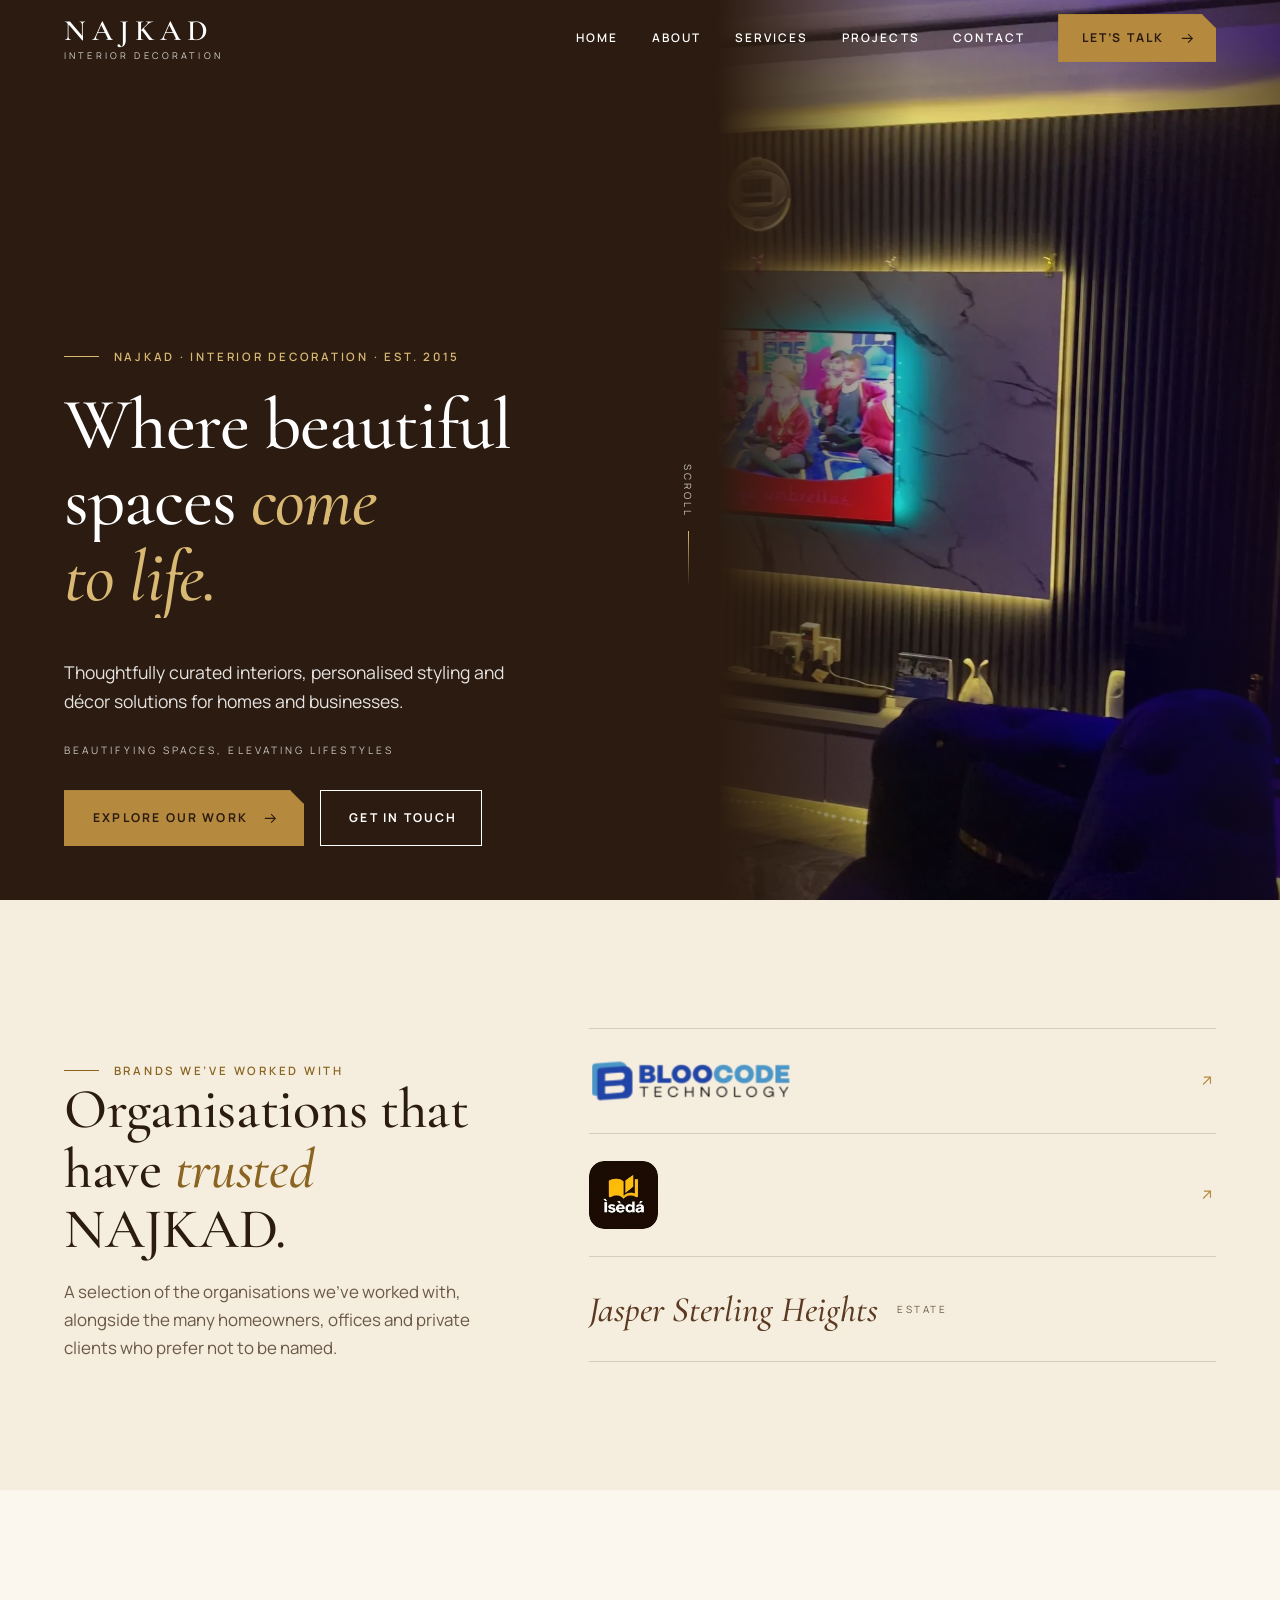
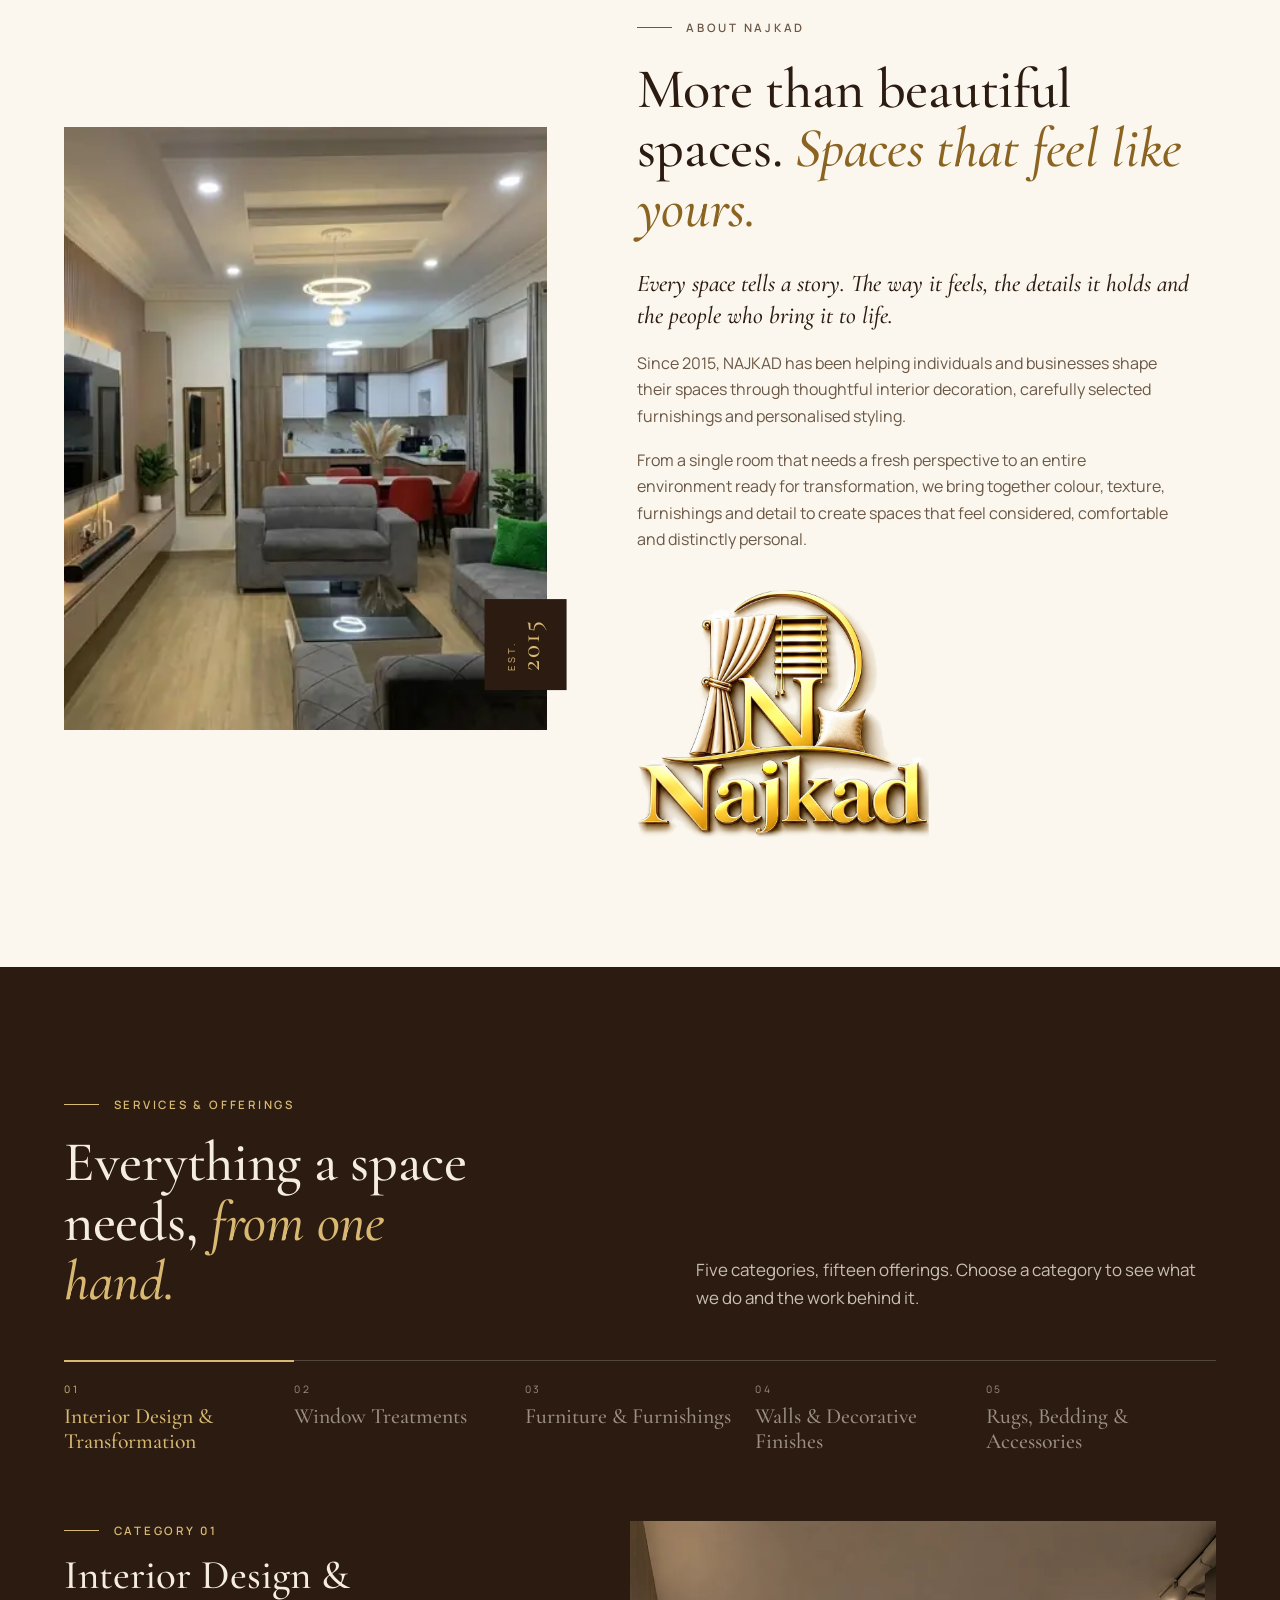
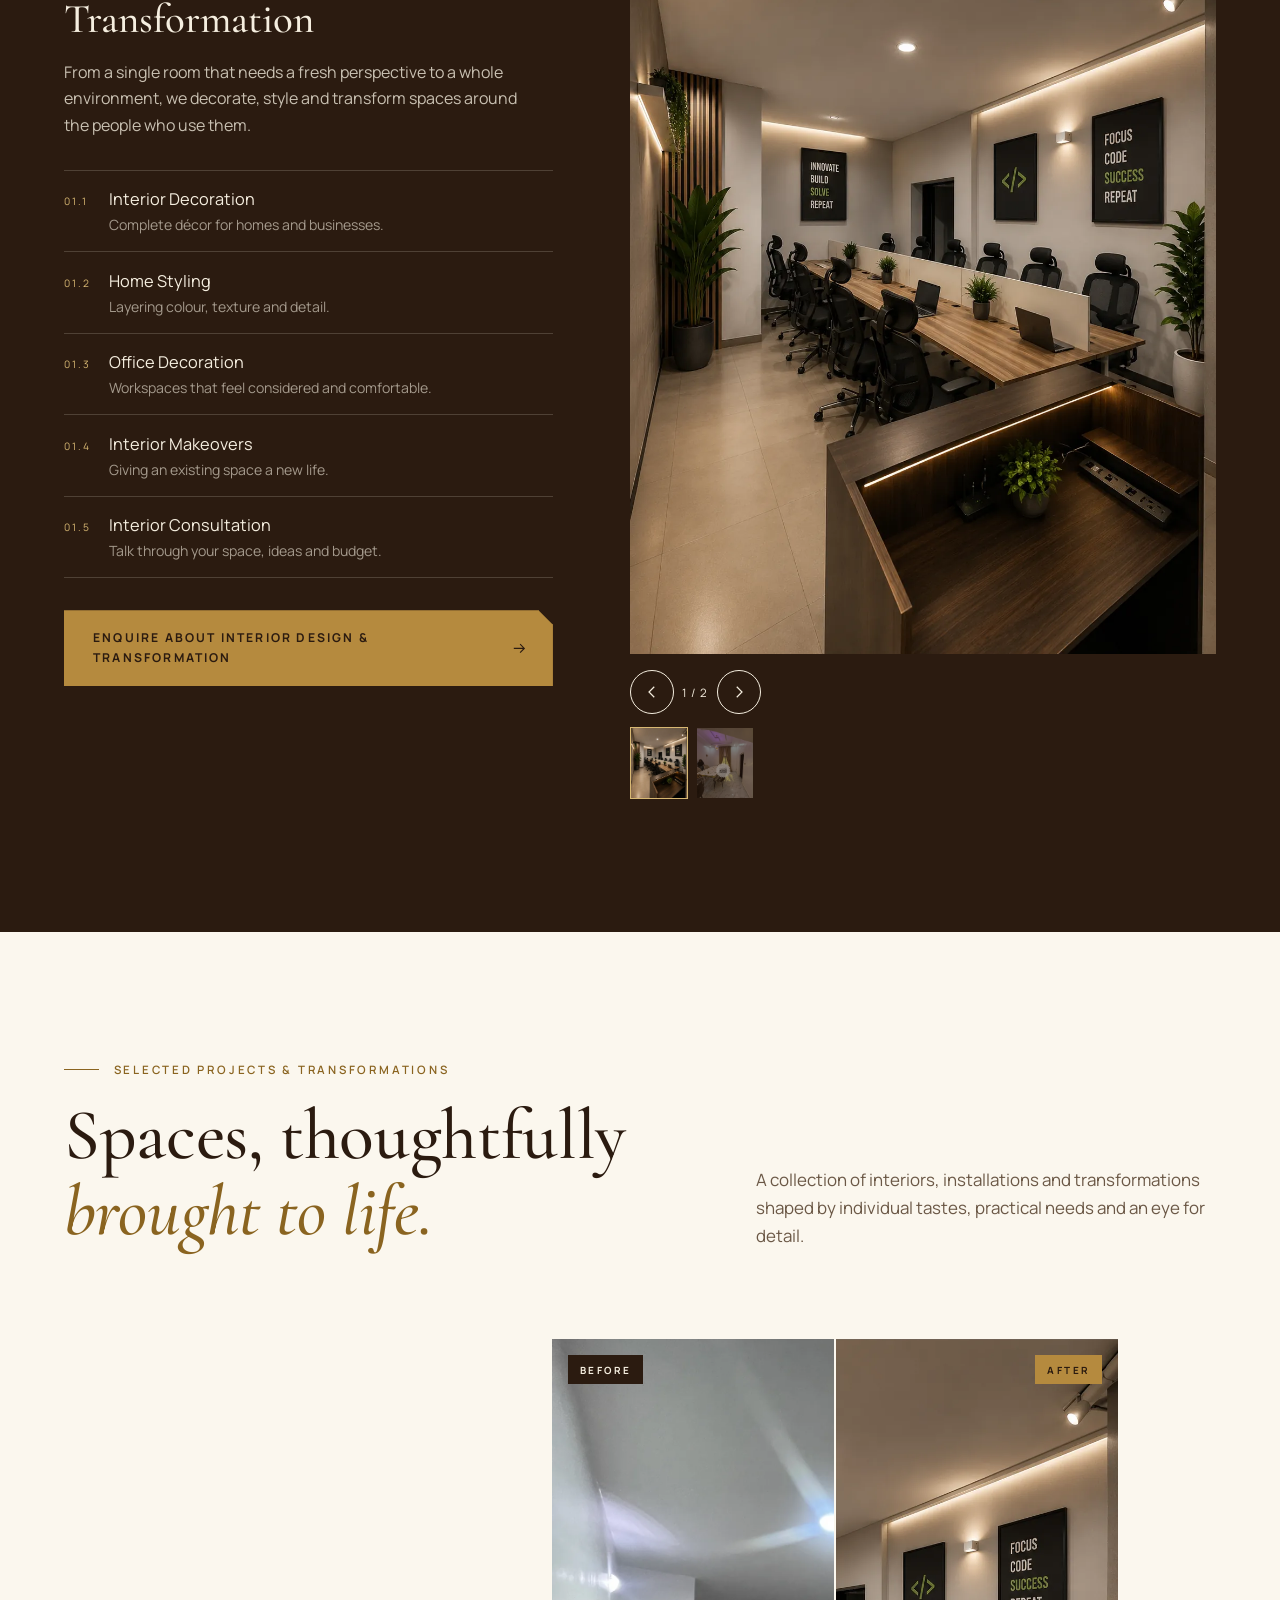
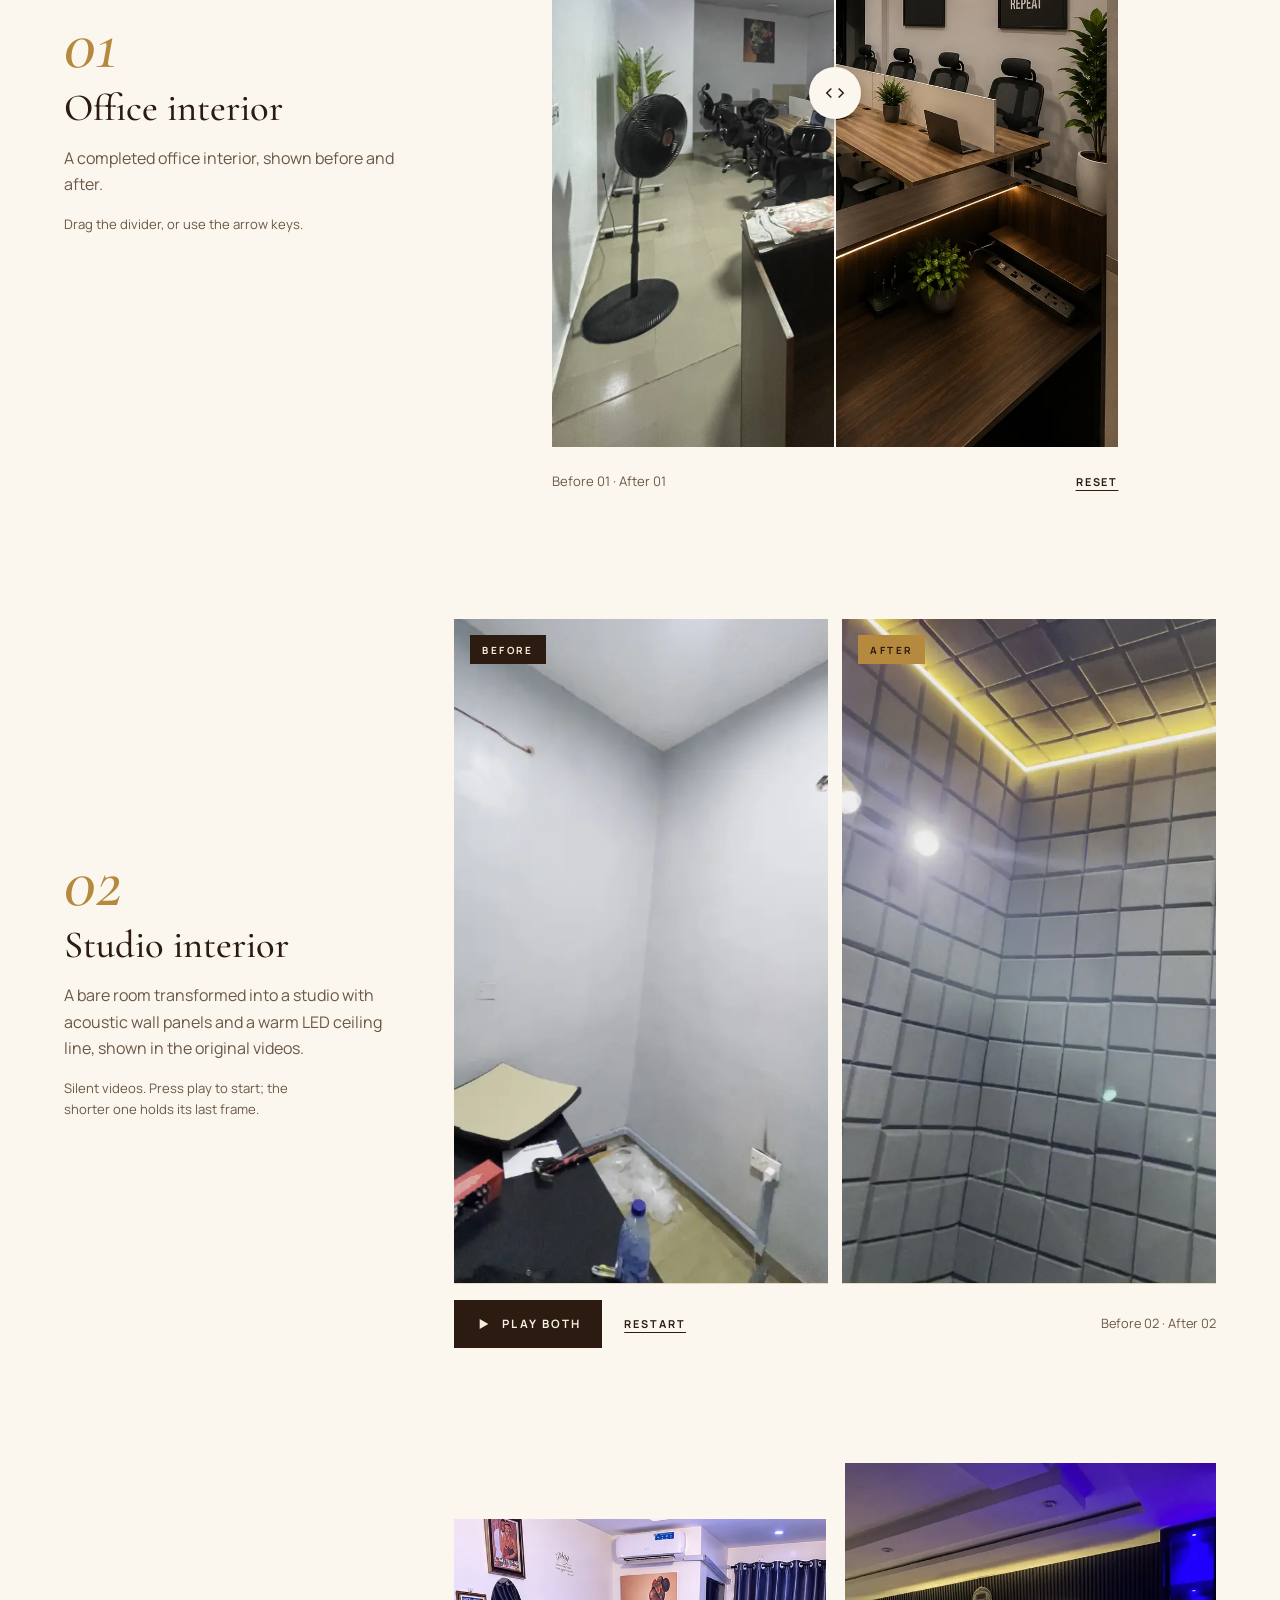
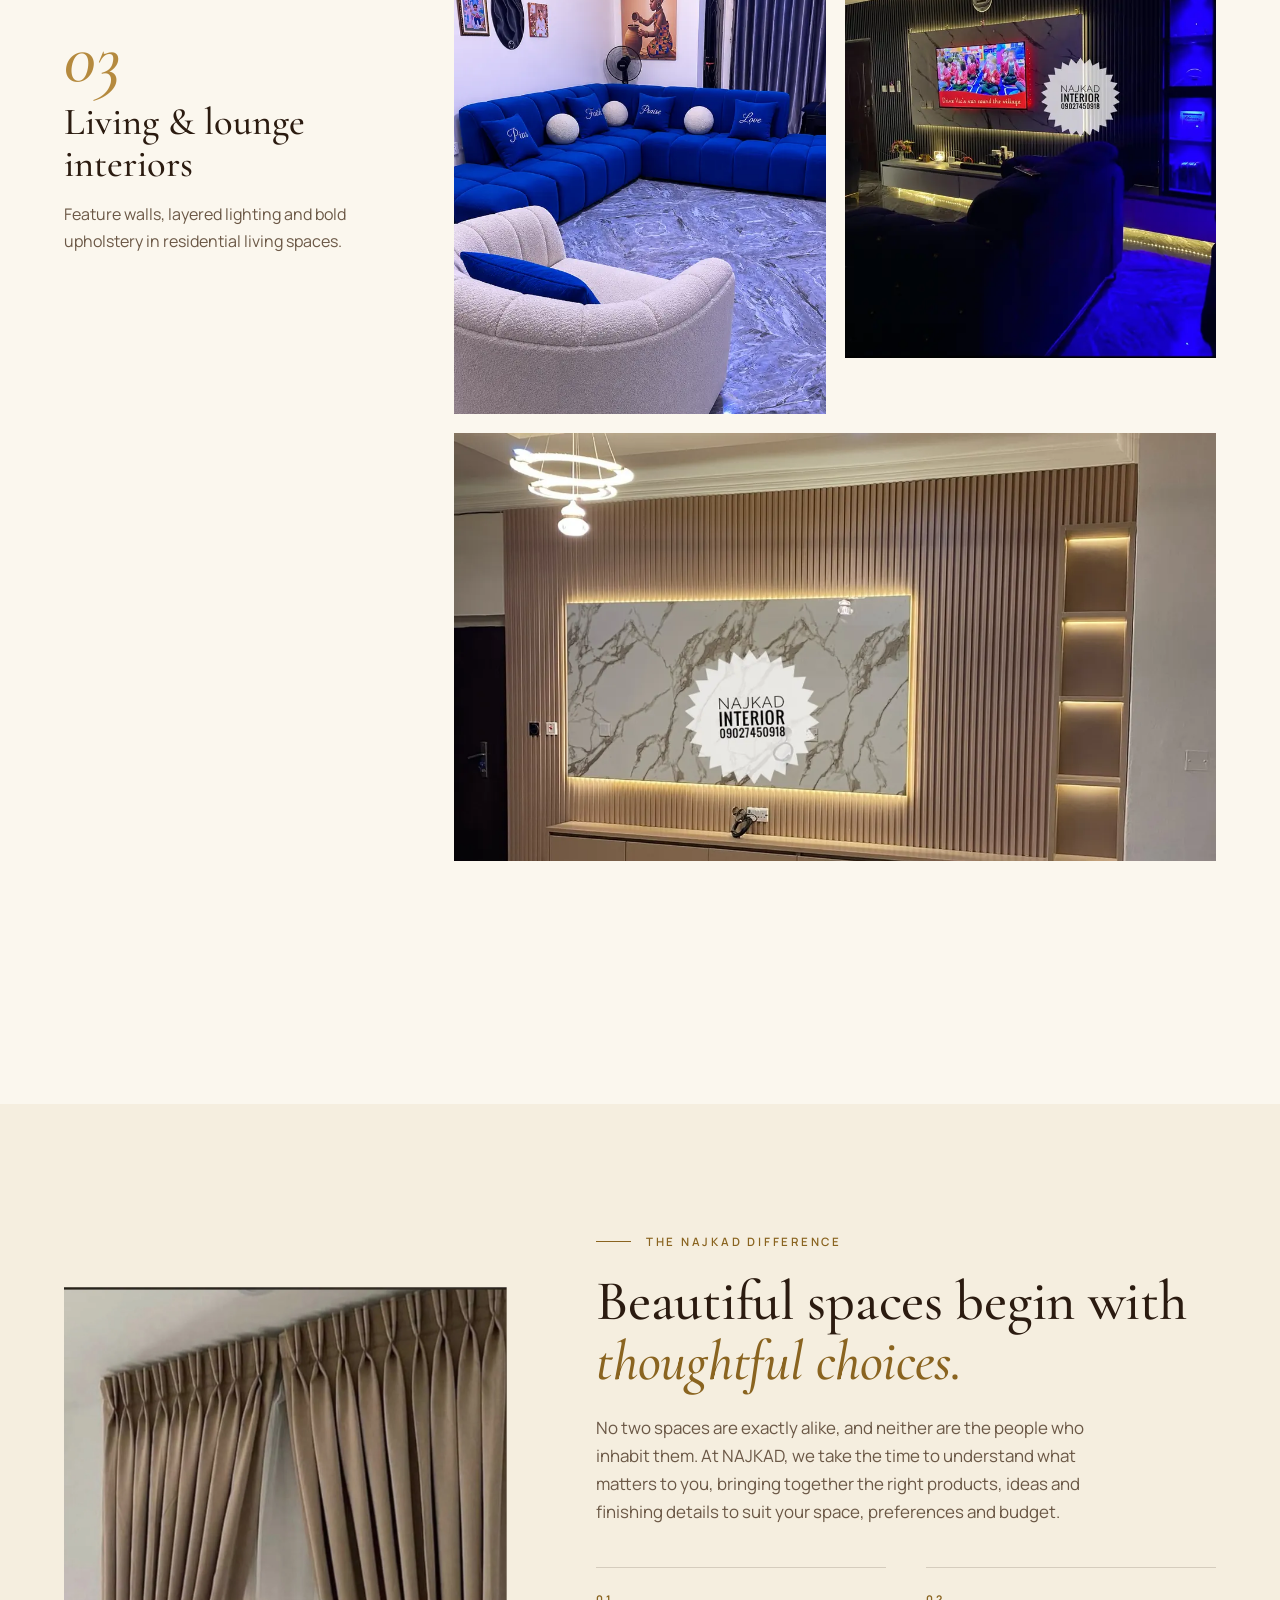
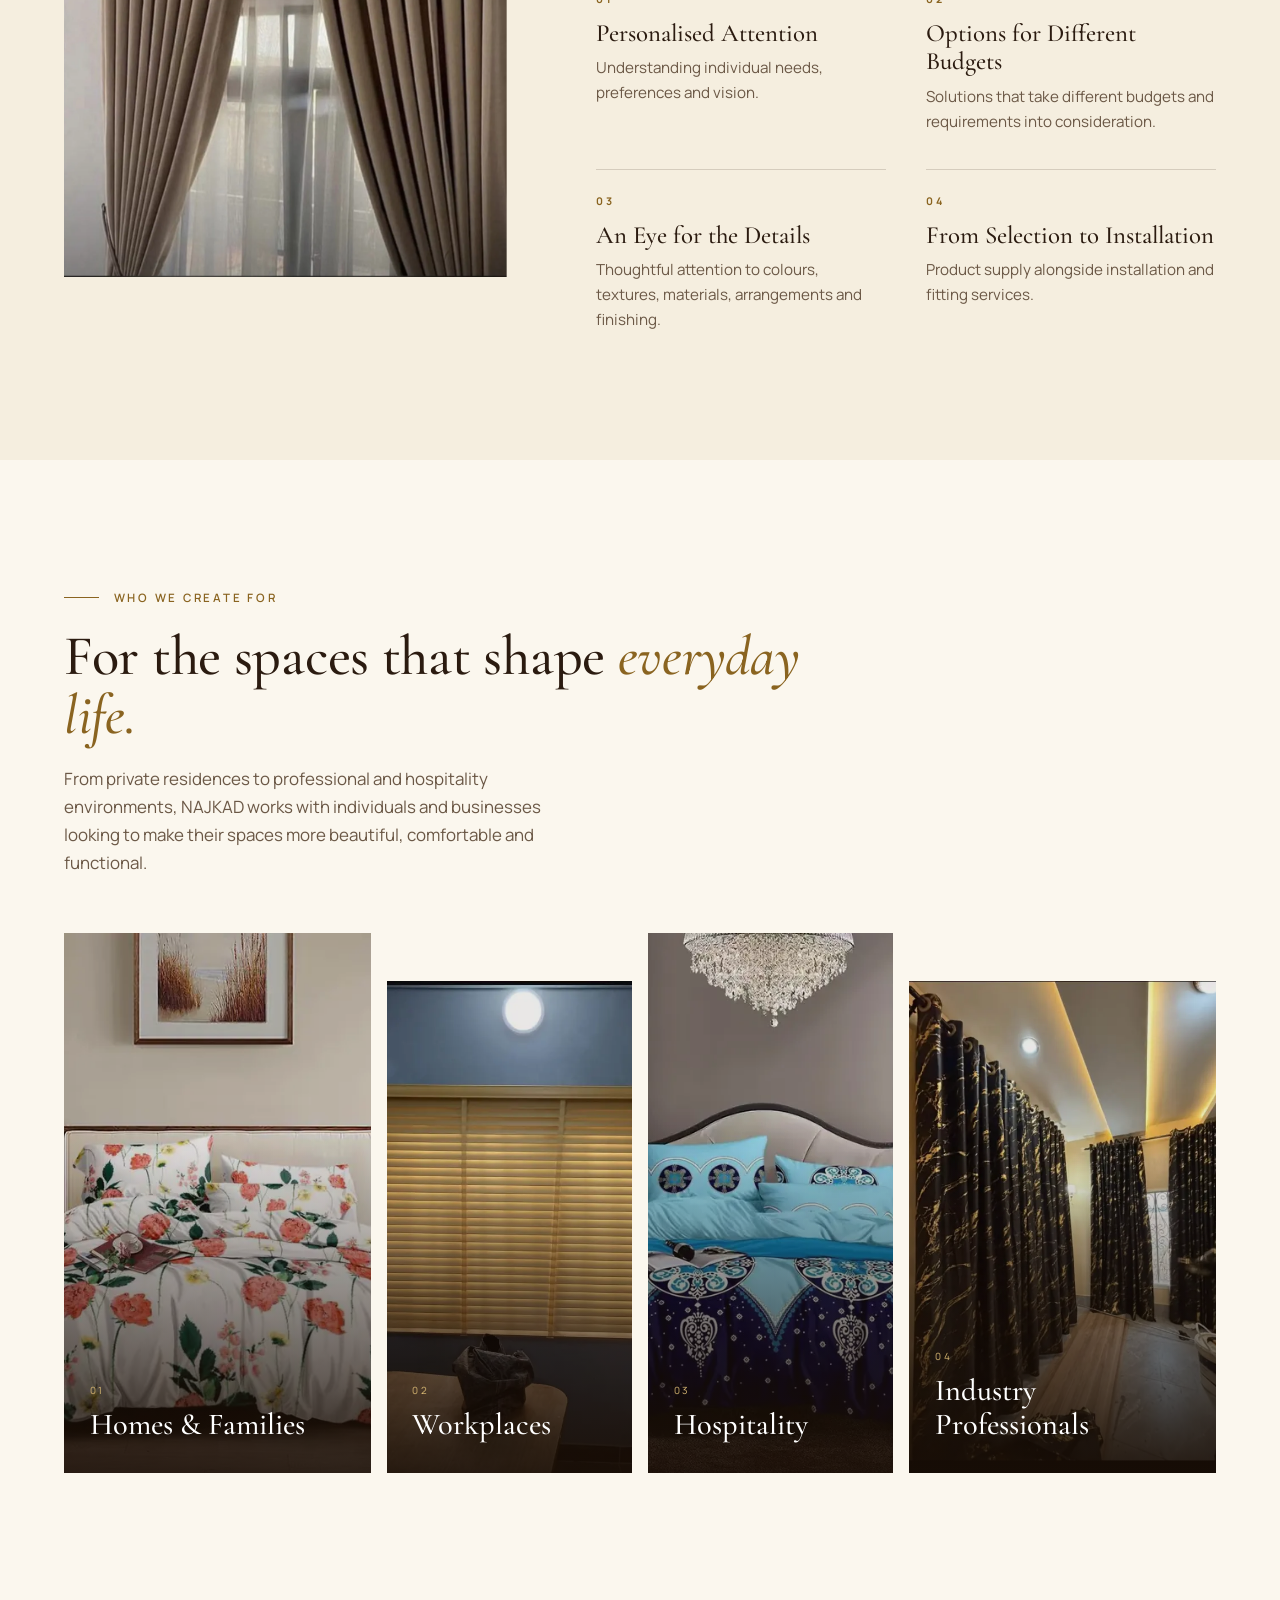
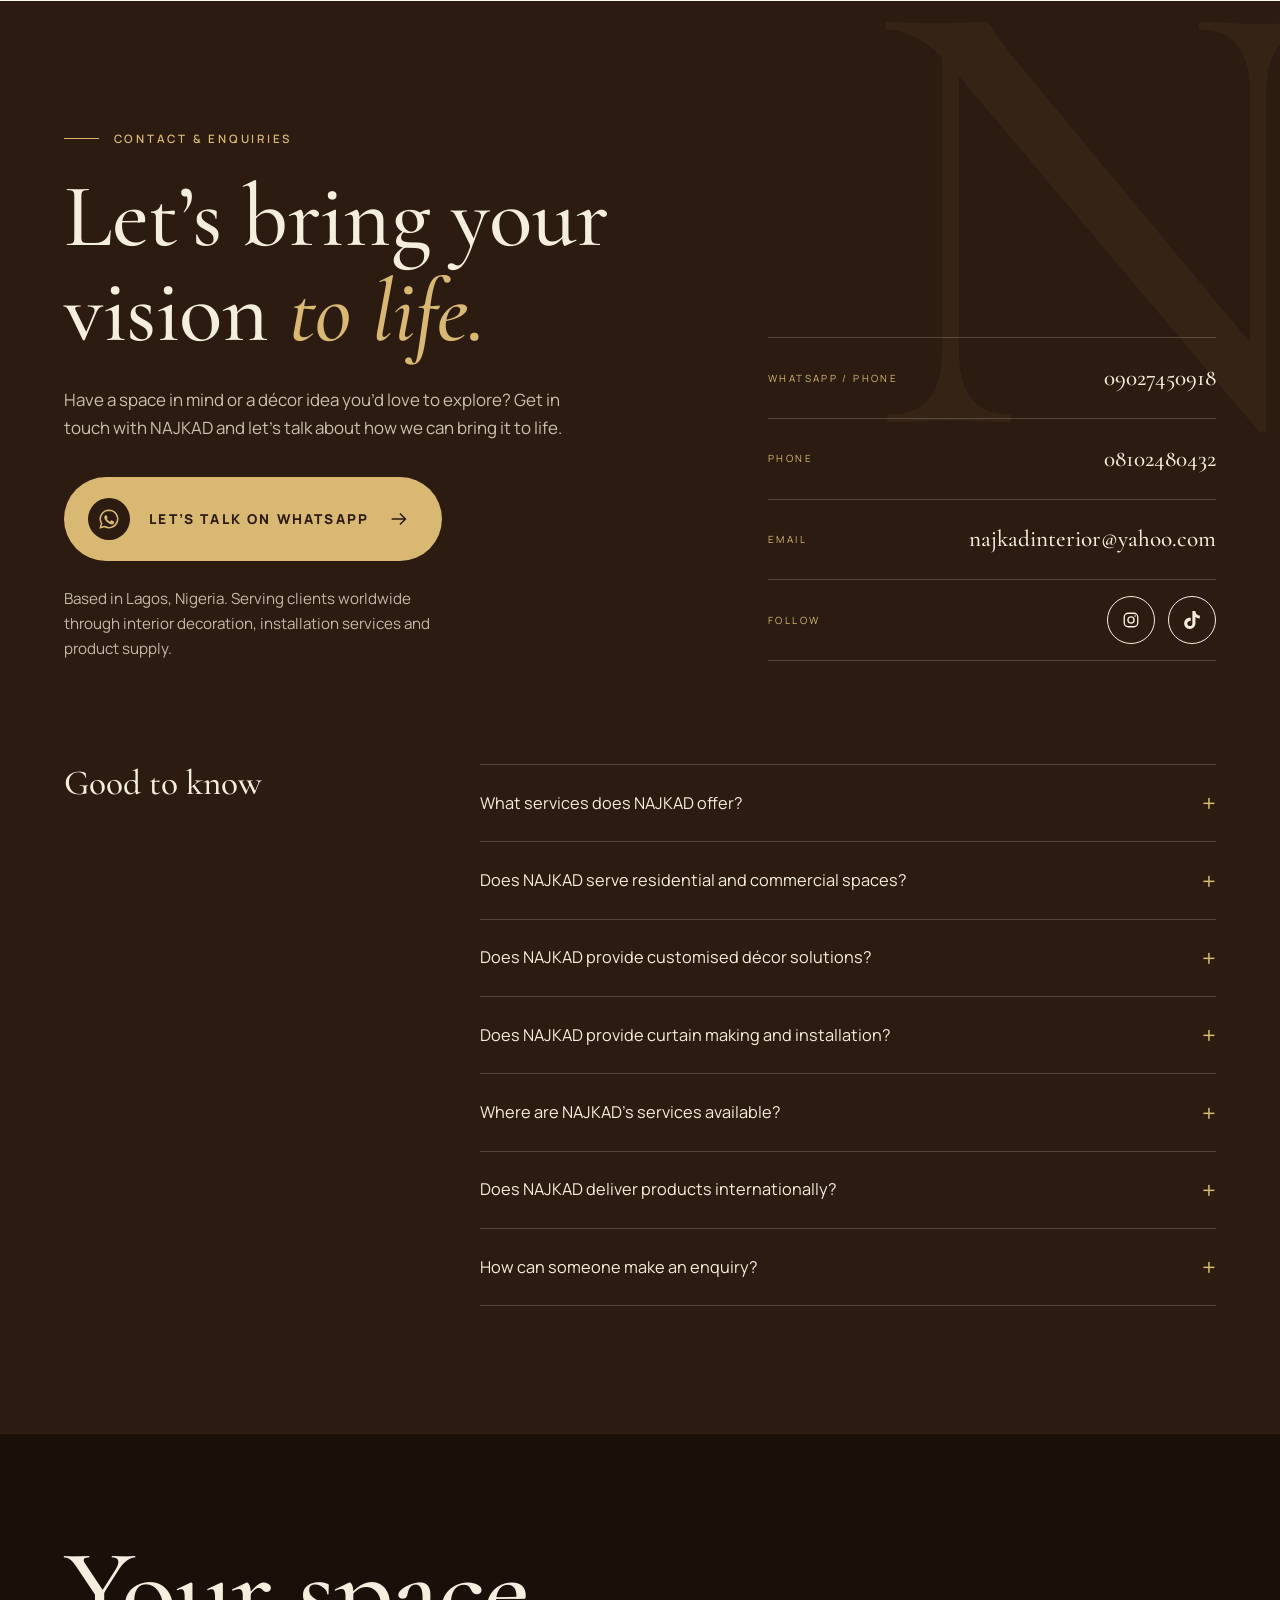
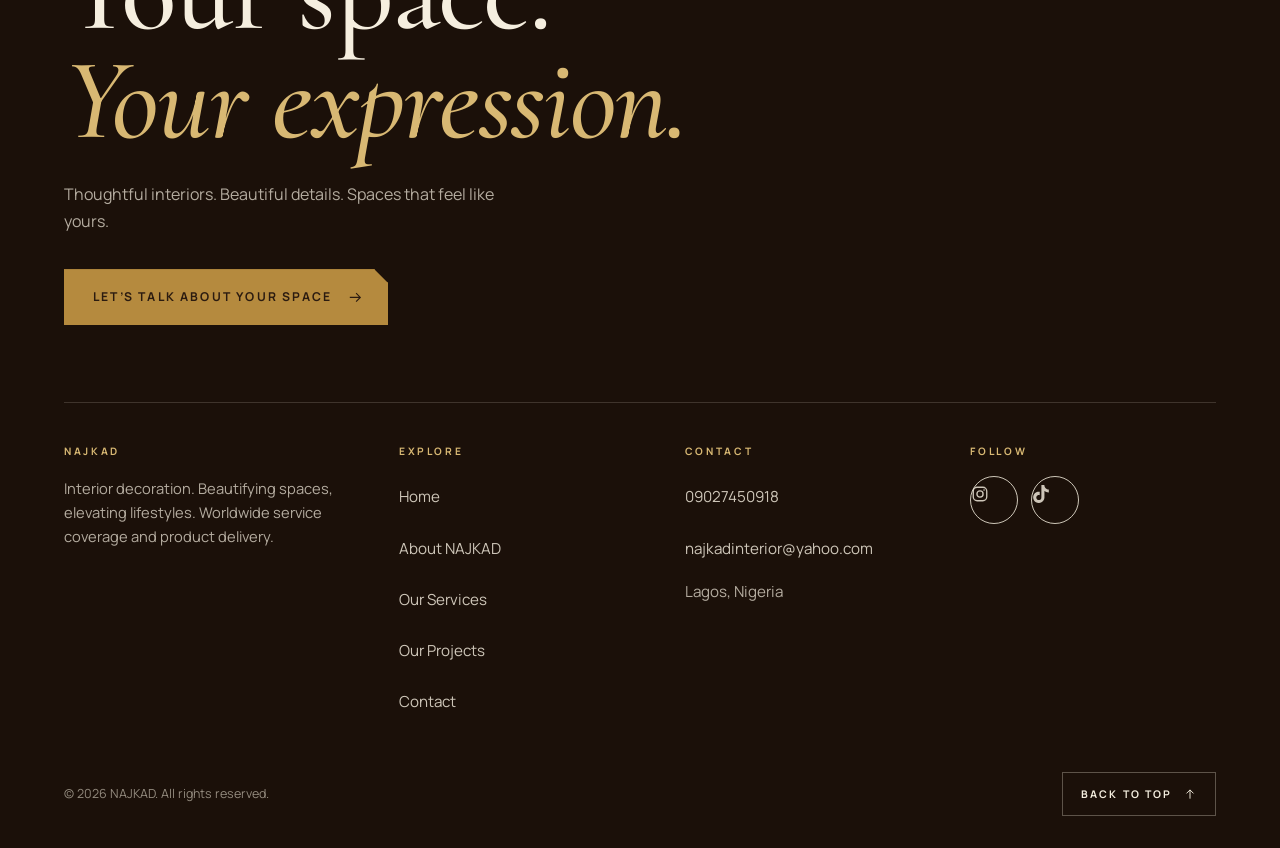
==== index.html @ 019725e4 "Deploy NAJKAD website" ====
<!doctype html>
<html lang="en-NG">
<head>
<meta charset="utf-8">
<title>NAJKAD | Interior Decoration in Lagos, Serving Clients Worldwide</title>
<meta name="description" content="NAJKAD is a Lagos-based interior decoration brand (est. 2015): home styling, office decoration, curtain making and installation, window blinds, furniture, wallpaper, rugs and bedding for clients worldwide.">
<meta name="viewport" content="width=device-width,initial-scale=1">
<meta name="theme-color" content="#2B1B10">
<!-- Replace https://YOUR-DOMAIN/ in canonical, og:url, og:image, sitemap.xml and robots.txt once the final URL is known (see README). -->
<link rel="canonical" href="https://YOUR-DOMAIN/">
<meta property="og:type" content="website"><meta property="og:site_name" content="NAJKAD">
<meta property="og:title" content="NAJKAD | Beautifying Spaces, Elevating Lifestyles">
<meta property="og:description" content="Interior decoration, installation and product supply from Lagos, Nigeria, for clients worldwide.">
<meta property="og:url" content="https://YOUR-DOMAIN/"><meta property="og:image" content="https://YOUR-DOMAIN/assets/img/og-najkad.jpg"><meta property="og:image:width" content="1200"><meta property="og:image:height" content="630"><meta property="og:image:alt" content="NAJKAD logo: a gold letter N with curtain, blinds and cushion above the NAJKAD wordmark">
<meta name="twitter:card" content="summary_large_image"><meta name="twitter:image" content="https://YOUR-DOMAIN/assets/img/og-najkad.jpg">
<link rel="icon" type="image/png" sizes="32x32" href="assets/icons/favicon-32.png">
<link rel="icon" type="image/png" sizes="48x48" href="assets/icons/favicon-48.png">
<link rel="apple-touch-icon" href="assets/icons/apple-touch-icon.png">
<link rel="preload" href="assets/fonts/manrope-latin-wght-normal.woff2" as="font" type="font/woff2" crossorigin>
<link rel="preload" href="assets/fonts/cormorant-garamond-latin-500-normal.woff2" as="font" type="font/woff2" crossorigin>
<link rel="preload" as="image" href="assets/img/hero-poster.webp">
<link rel="stylesheet" href="css/styles.css">
<script>document.documentElement.classList.add('js')</script>
<script type="application/ld+json">{"@context":"https://schema.org","@type":"HomeAndConstructionBusiness","name":"NAJKAD","description":"Interior decoration brand based in Lagos, Nigeria, serving clients worldwide.","foundingDate":"2015","telephone":["+2349027450918","+2348102480432"],"email":"najkadinterior@yahoo.com","address":{"@type":"PostalAddress","addressLocality":"Lagos","addressCountry":"NG"},"areaServed":"Worldwide","logo":"https://YOUR-DOMAIN/assets/img/najkad-logo.webp","sameAs":["https://www.instagram.com/najkad_curtains001","https://www.tiktok.com/@interiordecoratorinlagos"]}</script>
</head>
<body>
<svg width="0" height="0" style="position:absolute" aria-hidden="true">
 <symbol id="i-arrow" viewBox="0 0 24 24" fill="none" stroke="currentColor" stroke-width="1.6"><path d="M4 12h15M13 6l6 6-6 6"/></symbol>
 <symbol id="i-up" viewBox="0 0 24 24" fill="none" stroke="currentColor" stroke-width="1.6"><path d="M12 20V5M6 11l6-6 6 6"/></symbol>
 <symbol id="i-ne" viewBox="0 0 24 24" fill="none" stroke="currentColor" stroke-width="1.6"><path d="M7 17 17 7M8 7h9v9"/></symbol>
 <symbol id="i-play" viewBox="0 0 24 24" fill="currentColor"><path d="M7 4.5v15l13-7.5z"/></symbol>
 <symbol id="i-pause" viewBox="0 0 24 24" fill="currentColor"><path d="M6 4h4v16H6zM14 4h4v16h-4z"/></symbol>
 <symbol id="i-x" viewBox="0 0 24 24" fill="none" stroke="currentColor" stroke-width="1.6"><path d="M5 5l14 14M19 5 5 19"/></symbol>
 <symbol id="i-l" viewBox="0 0 24 24" fill="none" stroke="currentColor" stroke-width="1.6"><path d="M15 5l-7 7 7 7"/></symbol>
 <symbol id="i-r" viewBox="0 0 24 24" fill="none" stroke="currentColor" stroke-width="1.6"><path d="M9 5l7 7-7 7"/></symbol>
 <symbol id="i-lr" viewBox="0 0 24 24" fill="none" stroke="currentColor" stroke-width="1.6"><path d="M8 7l-5 5 5 5M16 7l5 5-5 5"/></symbol>
 <symbol id="i-wa" viewBox="0 0 24 24"><path fill="none" stroke="currentColor" stroke-width="1.7" d="M12 2.5a9.5 9.5 0 0 0-8.1 14.4L2.6 21.4l4.6-1.2A9.5 9.5 0 1 0 12 2.5z"/><path fill="currentColor" d="M16.9 14.3c-.3-.1-1.6-.8-1.9-.9s-.5-.1-.7.1-.8.9-.9 1.1-.3.2-.6.1a6.3 6.3 0 0 1-3.1-2.7c-.2-.4.2-.4.7-1.2.1-.2 0-.3 0-.5l-.9-2c-.2-.5-.4-.4-.6-.4h-.5a1 1 0 0 0-.7.3 3 3 0 0 0-.9 2.2 5.3 5.3 0 0 0 1.1 2.8 12 12 0 0 0 4.6 4c1.7.7 2.4.8 3.2.6a2.7 2.7 0 0 0 1.8-1.2 2.200 2.200 0 0 0 .2-1.200c-.1-.1-.3-.2-.6-.3z"/></symbol>
 <symbol id="i-ig" viewBox="0 0 24 24" fill="none" stroke="currentColor" stroke-width="1.8"><rect x="3" y="3" width="18" height="18" rx="5.2"/><circle cx="12" cy="12" r="4.1"/><circle cx="17.4" cy="6.6" r="1.1" fill="currentColor" stroke="none"/></symbol>
 <symbol id="i-tt" viewBox="0 0 24 24" fill="currentColor"><path d="M12.525.02c1.31-.02 2.61-.01 3.91-.02.08 1.53.63 3.09 1.75 4.17 1.12 1.11 2.7 1.62 4.24 1.79v4.03c-1.44-.05-2.89-.35-4.2-.97-.57-.26-1.1-.59-1.62-.93-.01 2.92.01 5.84-.02 8.75-.08 1.4-.54 2.79-1.35 3.94-1.31 1.92-3.58 3.17-5.91 3.21-1.43.08-2.86-.31-4.08-1.03-2.02-1.19-3.44-3.37-3.65-5.71-.02-.5-.03-1-.01-1.49.18-1.9 1.12-3.72 2.58-4.96 1.66-1.44 3.98-2.13 6.15-1.72.02 1.48-.04 2.96-.04 4.44-.99-.32-2.15-.23-3.02.37-.63.41-1.11 1.04-1.36 1.75-.21.51-.15 1.07-.14 1.61.24 1.64 1.82 3.02 3.5 2.87 1.12-.01 2.19-.66 2.77-1.61.19-.33.4-.67.41-1.06.1-1.79.06-3.57.07-5.36.01-4.03-.01-8.05.02-12.07z"/></symbol>
</svg>
<a class="skip" href="#main">Skip to content</a>

<header class="hdr" id="hdr">
 <div class="wrap">
  <a class="brand" href="#top"><b>NAJKAD</b><small>Interior Decoration</small></a>
  <nav class="nav" aria-label="Primary">
   <a href="#top">Home</a><a href="#about">About</a><a href="#services">Services</a><a href="#projects">Projects</a><a href="#contact">Contact</a>
   <a class="btn" href="https://wa.me/message/YWX3JFTT4SI5D1" target="_blank" rel="noopener">Let’s Talk <svg><use href="#i-arrow"/></svg></a>
  </nav>
  <button class="burger" id="burger" aria-label="Open menu" aria-expanded="false" aria-controls="mmenu"><span></span><span></span></button>
 </div>
</header>
<div class="mmenu" id="mmenu" aria-label="Mobile menu">
 <a class="m" href="#top">Home</a><a class="m" href="#about">About</a><a class="m" href="#services">Services</a><a class="m" href="#projects">Projects</a><a class="m" href="#contact">Contact</a>
 <div class="m-foot">
  <a class="btn" href="https://wa.me/message/YWX3JFTT4SI5D1" target="_blank" rel="noopener">Let’s Talk on WhatsApp <svg><use href="#i-arrow"/></svg></a>
  <div class="socials">
   <a class="ico-btn" href="https://www.instagram.com/najkad_curtains001?jplx=MXNteHAzNmpwOTRvdQ%3D%3D&utm_source=qr" target="_blank" rel="noopener" aria-label="NAJKAD on Instagram"><svg><use href="#i-ig"/></svg></a>
   <a class="ico-btn" href="https://www.tiktok.com/@interiordecoratorinlagos?_r=1&_t=ZS-9BfQwjmXgts" target="_blank" rel="noopener" aria-label="NAJKAD on TikTok"><svg><use href="#i-tt"/></svg></a>
  </div>
 </div>
</div>

<main id="main">
<!-- 01 HERO -->
<section class="hero" id="top">
 <div class="hero-media">
  <video id="heroVid" autoplay muted loop playsinline preload="metadata" poster="assets/img/hero-poster.webp" aria-hidden="true"><source src="assets/video/hero.mp4" type="video/mp4"></video>
 </div>
 <a class="scrollcue hx h5" href="#brands">Scroll</a>
 <div class="wrap">
  <p class="label hx h1">NAJKAD · Interior Decoration · Est. 2015</p>
  <h1><span class="ln" style="--i:0"><span>Where beautiful</span></span><span class="ln" style="--i:1"><span>spaces <em>come</em></span></span><span class="ln" style="--i:2"><span><em>to life.</em></span></span></h1>
  <div class="hero-foot">
   <div class="hx h3"><p class="sub">Thoughtfully curated interiors, personalised styling and décor solutions for homes and businesses.</p><p class="tag">Beautifying spaces, elevating lifestyles</p></div>
   <div class="ctas hx h4"><a class="btn" href="#projects">Explore Our Work <svg><use href="#i-arrow"/></svg></a><a class="btn btn--ghost" href="#contact">Get in Touch</a></div>
  </div>
 </div>
</section>

<!-- 02 BRANDS -->
<section class="brands pad" id="brands" aria-labelledby="brands-h">
 <div class="wrap brands-grid">
  <div class="rv">
   <p class="label">Brands we’ve worked with</p>
   <h2 class="h2" id="brands-h">Organisations that have <em>trusted</em> NAJKAD.</h2>
   <p class="lede" style="margin-top:1.2rem">A selection of the organisations we’ve worked with, alongside the many homeowners, offices and private clients who prefer not to be named.</p>
  </div>
  <ul class="brand-list rv" style="--d:.15s">
   <li><a class="bl bl--bloo" href="http://bloocodetechnology.com" target="_blank" rel="noopener" aria-label="Bloocode Technology (opens their website in a new tab)"><img class="lg lg-bloo" src="assets/img/brands/bloocode-technology.png" width="674" height="152" loading="lazy" alt="Bloocode Technology"><svg aria-hidden="true"><use href="#i-ne"/></svg></a></li>
   <li><a class="bl bl--iseda" href="https://www.linkedin.com/company/iseda-app/" target="_blank" rel="noopener" aria-label="Iseda Studio (opens their LinkedIn page in a new tab)"><img class="lg lg-iseda" src="assets/img/brands/iseda-studio.png" width="264" height="260" loading="lazy" alt="Iseda Studio"><svg aria-hidden="true"><use href="#i-ne"/></svg></a></li>
   <li><div class="bl bl--jasper"><span class="mk-jasper">Jasper Sterling Heights</span><span class="mk-sub">Estate</span></div></li>
  </ul>
 </div>
</section>

<!-- 03 ABOUT -->
<section class="pad" id="about">
 <div class="wrap about-grid">
  <div class="about-img">
   <div class="mask mk rv"><img src="assets/img/living-room-wall-unit-1280.webp" srcset="assets/img/living-room-wall-unit-640.webp 640w,assets/img/living-room-wall-unit-1280.webp 1080w" sizes="(max-width:860px) 90vw,40vw" width="1080" height="810" loading="lazy" style="object-position:62% 50%" alt="Living room styled by NAJKAD, with a tiered ceiling, shelving wall and grey seating"></div>
   <div class="est" aria-label="Established 2015"><small>EST.</small>2015</div>
  </div>
  <div class="about-copy rv">
   <p class="label">About NAJKAD</p>
   <h2 class="h2">More than beautiful spaces. <em>Spaces that feel like yours.</em></h2>
   <p class="lead">Every space tells a story. The way it feels, the details it holds and the people who bring it to life.</p>
   <p>Since 2015, NAJKAD has been helping individuals and businesses shape their spaces through thoughtful interior decoration, carefully selected furnishings and personalised styling.</p>
   <p>From a single room that needs a fresh perspective to an entire environment ready for transformation, we bring together colour, texture, furnishings and detail to create spaces that feel considered, comfortable and distinctly personal.</p>
   <img class="logo" src="assets/img/najkad-logo.webp" width="905" height="758" loading="lazy" alt="NAJKAD logo: a gold letter N with curtain, blinds and cushion">
  </div>
 </div>
</section>

<!-- 04 SERVICES -->
<section class="services on-dark pad" id="services">
 <div class="wrap">
  <div class="svc-head rv"><div><p class="label">Services &amp; Offerings</p><h2 class="h2">Everything a space needs, <em>from one hand.</em></h2></div><p class="lede">Five categories, fifteen offerings. Choose a category to see what we do and the work behind it.</p></div>
  <div class="tabs rv" role="tablist" aria-label="Service categories" id="tabs"></div>
  <div id="panels"></div>
 </div>
</section>

<!-- 05 PROJECTS -->
<section class="projects pad" id="projects">
 <div class="wrap">
  <div class="proj-head rv"><div><p class="label">Selected Projects &amp; Transformations</p><h2 class="h2">Spaces, thoughtfully <em>brought to life.</em></h2></div><p class="lede">A collection of interiors, installations and transformations shaped by individual tastes, practical needs and an eye for detail.</p></div>

  <article class="proj a rv" aria-labelledby="p1t">
   <div class="meta"><div class="no">01</div><h3 id="p1t">Office interior</h3><p>A completed office interior, shown before and after.</p><p class="hint">Drag the divider, or use the arrow keys.</p></div>
   <figure class="cmp"><div class="ba" data-ba><img src="assets/img/office-before-1280.webp" width="1280" height="1707" loading="lazy" alt="The office before NAJKAD’s work"><img class="after" src="assets/img/office-after-1280.webp" width="1086" height="1448" loading="lazy" alt="The finished office with a long workstation desk, wooden detailing and warm lighting"><span class="tg b">Before</span><span class="tg a">After</span><input type="range" min="0" max="100" value="50" aria-label="Office comparison: slide to reveal the after photograph"><div class="bar"><span class="knob"><svg aria-hidden="true"><use href="#i-lr"/></svg></span></div></div>
   <figcaption class="ba-foot"><span>Before 01 · After 01</span><button class="reset" type="button">Reset</button></figcaption></figure>
  </article>

  <article class="proj b rv" aria-labelledby="p2t">
   <div class="meta"><div class="no">02</div><h3 id="p2t">Studio interior</h3><p>A bare room transformed into a studio with acoustic wall panels and a warm LED ceiling line, shown in the original videos.</p><p class="hint">Silent videos. Press play to start; the shorter one holds its last frame.</p></div>
   <figure class="vcmp" id="vcmp">
    <div class="vgrid">
     <div class="vcell"><video id="vb" muted playsinline preload="none" poster="assets/img/studio-before-poster-540.webp" width="540" height="960" aria-label="Studio before transformation"><source src="assets/video/studio-before.mp4" type="video/mp4"></video><span class="tg b">Before</span></div>
     <div class="vcell"><video id="va" muted playsinline preload="none" poster="assets/img/studio-after-poster-540.webp" width="540" height="960" aria-label="Studio after transformation"><source src="assets/video/studio-after.mp4" type="video/mp4"></video><span class="tg a">After</span></div>
    </div>
    <figcaption class="vbar"><button class="vbtn" id="vplay" type="button" aria-pressed="false"><svg aria-hidden="true"><use href="#i-play"/></svg><span>Play both</span></button><button class="reset" id="vrestart" type="button">Restart</button><span class="vnote">Before 02 · After 02</span></figcaption>
   </figure>
  </article>

  <article class="proj c rv" aria-labelledby="p3t">
   <div class="meta"><div class="no">03</div><h3 id="p3t">Living &amp; lounge interiors</h3><p>Feature walls, layered lighting and bold upholstery in residential living spaces.</p></div>
   <button class="pic p1" data-g="living" data-i="1" aria-label="Open larger view: royal-blue sectional lounge"><img src="assets/img/lounge-blue-sectional-640.webp" width="640" height="853" loading="lazy" alt="Lounge with a royal-blue sectional, white accent chair and framed art"></button>
   <button class="pic p2" data-g="living" data-i="2" aria-label="Open larger view: feature wall with blue LED lighting"><img src="assets/img/wall-feature-blue-led-640.webp" width="640" height="863" loading="lazy" alt="Dark feature wall with built-in shelving, TV and blue LED lighting"></button>
   <button class="pic p3" data-g="living" data-i="0" aria-label="Open larger view: illuminated feature wall"><img src="assets/img/wall-feature-tv-panel-1280.webp" width="1280" height="1699" loading="lazy" style="object-position:50% 38%" alt="Living room with an illuminated marble-effect TV wall and tiered ceiling"></button>
  </article>
 </div>
</section>

<!-- 06 DIFFERENCE -->
<section class="diff pad" id="difference">
 <div class="wrap diff-grid">
  <div class="diff-img mk rv"><img src="assets/img/curtain-taupe-pinch-pleat-1280.webp" width="1284" height="1554" loading="lazy" alt="Taupe pinch-pleat curtains fitted by NAJKAD"></div>
  <div class="rv">
   <p class="label">The NAJKAD Difference</p>
   <h2 class="h2">Beautiful spaces begin with <em>thoughtful choices.</em></h2>
   <p class="lede">No two spaces are exactly alike, and neither are the people who inhabit them. At NAJKAD, we take the time to understand what matters to you, bringing together the right products, ideas and finishing details to suit your space, preferences and budget.</p>
   <ol class="points" style="list-style:none;padding:0">
    <li><h3>Personalised Attention</h3><p>Understanding individual needs, preferences and vision.</p></li>
    <li><h3>Options for Different Budgets</h3><p>Solutions that take different budgets and requirements into consideration.</p></li>
    <li><h3>An Eye for the Details</h3><p>Thoughtful attention to colours, textures, materials, arrangements and finishing.</p></li>
    <li><h3>From Selection to Installation</h3><p>Product supply alongside installation and fitting services.</p></li>
   </ol>
  </div>
 </div>
</section>

<!-- 07 AUDIENCE -->
<section class="pad" id="audience">
 <div class="wrap">
  <div class="aud-head rv"><p class="label">Who We Create For</p><h2 class="h2">For the spaces that shape <em>everyday life.</em></h2><p class="lede">From private residences to professional and hospitality environments, NAJKAD works with individuals and businesses looking to make their spaces more beautiful, comfortable and functional.</p></div>
  <div class="aud rv" id="aud"></div>
 </div>
</section>

<!-- 08 CONTACT -->
<section class="contact on-dark pad" id="contact">
 <div class="wrap">
  <div class="contact-grid">
   <div class="rv">
    <p class="label">Contact &amp; Enquiries</p>
    <h2 class="h2">Let’s bring your vision <em>to life.</em></h2>
    <p class="lede" style="margin-bottom:2.2rem">Have a space in mind or a décor idea you’d love to explore? Get in touch with NAJKAD and let’s talk about how we can bring it to life.</p>
    <a class="wa" href="https://wa.me/message/YWX3JFTT4SI5D1" target="_blank" rel="noopener"><span class="wi"><svg><use href="#i-wa"/></svg></span>Let’s Talk on WhatsApp<svg><use href="#i-arrow"/></svg></a>
    <p class="coverage">Based in Lagos, Nigeria. Serving clients worldwide through interior decoration, installation services and product supply.</p>
   </div>
   <div class="rv" style="--d:.15s">
    <ul class="cinfo">
     <li><small>WhatsApp / Phone</small><a href="tel:+2349027450918">09027450918</a></li>
     <li><small>Phone</small><a href="tel:+2348102480432">08102480432</a></li>
     <li><small>Email</small><a href="mailto:najkadinterior@yahoo.com">najkadinterior@yahoo.com</a></li>
     <li><small>Follow</small><span class="socials">
      <a class="ico-btn" href="https://www.instagram.com/najkad_curtains001?jplx=MXNteHAzNmpwOTRvdQ%3D%3D&utm_source=qr" target="_blank" rel="noopener" aria-label="NAJKAD on Instagram"><svg><use href="#i-ig"/></svg></a>
      <a class="ico-btn" href="https://www.tiktok.com/@interiordecoratorinlagos?_r=1&_t=ZS-9BfQwjmXgts" target="_blank" rel="noopener" aria-label="NAJKAD on TikTok"><svg><use href="#i-tt"/></svg></a></span></li>
    </ul>
   </div>
  </div>
  <div class="faq rv">
   <h3>Good to know</h3>
   <div>
    <details><summary>What services does NAJKAD offer?</summary><p>Interior decoration, home styling, office decoration, interior makeovers and consultation; curtain making and installation and window blinds; furniture supply, upholstery and installation; wallpaper installation and wall decoration; and rug, bedding and home accessory supply.</p></details>
    <details><summary>Does NAJKAD serve residential and commercial spaces?</summary><p>Yes. NAJKAD works with homes, offices and other commercial and hospitality environments.</p></details>
    <details><summary>Does NAJKAD provide customised décor solutions?</summary><p>Yes. Custom décor and personalised styling are part of what NAJKAD does, shaped around your space, preferences and budget.</p></details>
    <details><summary>Does NAJKAD provide curtain making and installation?</summary><p>Yes. Curtain making and installation sits alongside window blinds under Window Treatments.</p></details>
    <details><summary>Where are NAJKAD’s services available?</summary><p>NAJKAD is based in Lagos, Nigeria, and serves clients worldwide through its interior decoration, installation and product supply services.</p></details>
    <details><summary>Does NAJKAD deliver products internationally?</summary><p>Yes. Product supply and delivery are available worldwide. Please message us to discuss your location.</p></details>
    <details><summary>How can someone make an enquiry?</summary><p>The quickest way is WhatsApp on 09027450918. You can also call 09027450918 or 08102480432, or email najkadinterior@yahoo.com.</p></details>
   </div>
  </div>
 </div>
</section>
</main>

<!-- 09 FOOTER -->
<footer class="ftr on-dark">
 <div class="wrap">
  <p class="big rv">Your space.<br><em>Your expression.</em></p>
  <p class="sub">Thoughtful interiors. Beautiful details. Spaces that feel like yours.</p>
  <a class="btn" href="https://wa.me/message/YWX3JFTT4SI5D1" target="_blank" rel="noopener">Let’s Talk About Your Space <svg><use href="#i-arrow"/></svg></a>
  <div class="fgrid">
   <div><h4>NAJKAD</h4><p>Interior decoration. Beautifying spaces, elevating lifestyles. Worldwide service coverage and product delivery.</p></div>
   <div><h4>Explore</h4><ul><li><a href="#top">Home</a></li><li><a href="#about">About NAJKAD</a></li><li><a href="#services">Our Services</a></li><li><a href="#projects">Our Projects</a></li><li><a href="#contact">Contact</a></li></ul></div>
   <div><h4>Contact</h4><ul><li><a href="tel:+2349027450918">09027450918</a></li><li><a href="mailto:najkadinterior@yahoo.com">najkadinterior@yahoo.com</a></li><li><span style="color:rgba(245,238,223,.7);font-size:.95rem">Lagos, Nigeria</span></li></ul></div>
   <div><h4>Follow</h4><div class="socials">
    <a class="ico-btn" href="https://www.instagram.com/najkad_curtains001?jplx=MXNteHAzNmpwOTRvdQ%3D%3D&utm_source=qr" target="_blank" rel="noopener" aria-label="NAJKAD on Instagram"><svg><use href="#i-ig"/></svg></a>
    <a class="ico-btn" href="https://www.tiktok.com/@interiordecoratorinlagos?_r=1&_t=ZS-9BfQwjmXgts" target="_blank" rel="noopener" aria-label="NAJKAD on TikTok"><svg><use href="#i-tt"/></svg></a></div></div>
  </div>
  <div class="fbase"><span>© <span id="yr">2026</span> NAJKAD. All rights reserved.</span><button class="totop" id="totop" type="button">Back to top <svg viewBox="0 0 24 24"><use href="#i-up"/></svg></button></div>
 </div>
</footer>

<a class="fab" id="fab" href="https://wa.me/message/YWX3JFTT4SI5D1" target="_blank" rel="noopener" aria-label="Chat with NAJKAD on WhatsApp"><svg><use href="#i-wa"/></svg></a>

<div class="vw" id="vw" role="dialog" aria-modal="true" aria-label="Image viewer" hidden>
 <button class="ico-btn x" id="vx" aria-label="Close viewer"><svg><use href="#i-x"/></svg></button>
 <button class="ico-btn pv" id="vp" aria-label="Previous"><svg><use href="#i-l"/></svg></button>
 <button class="ico-btn nx" id="vn" aria-label="Next"><svg><use href="#i-r"/></svg></button>
 <figure id="vf"></figure><div class="ct" id="vc"></div>
</div>
<script src="js/main.js" defer></script>
</body>
</html>
---- css/styles.css ----
@font-face{font-family:'Manrope';src:url(../assets/fonts/manrope-latin-wght-normal.woff2) format('woff2');font-weight:200 800;font-style:normal;font-display:swap}
@font-face{font-family:'Cormorant Garamond';src:url(../assets/fonts/cormorant-garamond-latin-500-normal.woff2) format('woff2');font-weight:500;font-style:normal;font-display:swap}
@font-face{font-family:'Cormorant Garamond';src:url(../assets/fonts/cormorant-garamond-latin-600-normal.woff2) format('woff2');font-weight:600;font-style:normal;font-display:swap}
@font-face{font-family:'Cormorant Garamond';src:url(../assets/fonts/cormorant-garamond-latin-500-italic.woff2) format('woff2');font-weight:500;font-style:italic;font-display:swap}
/* NAJKAD — design tokens */
:root{
  --cream:#F5EEDF; --ivory:#FBF7EE; --sand:#E7D9BD; --gold:#B58A3E; --gold-hi:#D8B873; --gold-deep:#8A6420;
  --espresso:#2B1B10; --umber:#5B3A21; --ink:#2B1B10; --muted:#6B5846; --line:rgba(43,27,16,.16);
  --serif:'Cormorant Garamond',Georgia,'Times New Roman',serif;
  --sans:'Manrope',system-ui,-apple-system,'Segoe UI',Roboto,sans-serif;
  --s1:.5rem;--s2:1rem;--s3:1.5rem;--s4:2.5rem;--s5:4rem;--s6:7rem;
  --wrap:1280px; --gutter:clamp(1.25rem,5vw,4rem);
  --t-fast:.25s; --t-mid:.6s; --t-slow:.85s; --ease:cubic-bezier(.22,.7,.2,1);
  --radius:2px; --hdr:76px;
}
*,*::before,*::after{box-sizing:border-box}
html{scroll-behavior:smooth;scroll-padding-top:calc(var(--hdr) + 8px);-webkit-text-size-adjust:100%}
body{margin:0;font-family:var(--sans);color:var(--ink);background:var(--ivory);line-height:1.65;font-size:1rem;overflow-x:hidden}
img,video{display:block;max-width:100%}
a{color:inherit}
h1,h2,h3,p{margin:0}
button{font:inherit;color:inherit;cursor:pointer}
:focus-visible{outline:2px solid var(--gold);outline-offset:3px}
.sr{position:absolute;width:1px;height:1px;overflow:hidden;clip:rect(0 0 0 0);white-space:nowrap}
.skip{position:absolute;left:1rem;top:-4rem;background:var(--espresso);color:#fff;padding:.7rem 1rem;z-index:200}
.skip:focus{top:1rem}
.wrap{max-width:var(--wrap);margin:0 auto;padding:0 var(--gutter)}
section{position:relative}
.label{font-size:.72rem;letter-spacing:.24em;text-transform:uppercase;font-weight:600;color:var(--gold-deep);display:flex;align-items:center;gap:.9rem}
.label::before{content:"";width:2.2rem;height:1px;background:currentColor}
.on-dark .label{color:var(--gold-hi)}
.display{font-family:var(--serif);font-weight:500;line-height:1.02;letter-spacing:-.01em;font-size:clamp(2.5rem,6.4vw,5.6rem)}
.display em,.h2 em{font-style:italic;color:var(--gold-deep);font-weight:500}
.on-dark .display em,.on-dark .h2 em{color:var(--gold-hi)}
.h2{font-family:var(--serif);font-weight:500;line-height:1.06;font-size:clamp(2.1rem,4.4vw,3.8rem);letter-spacing:-.005em}
.lede{font-size:1.06rem;color:var(--muted);max-width:52ch}
.on-dark .lede{color:rgba(245,238,223,.78)}
.pad{padding:clamp(4.5rem,10vw,9rem) 0}

/* Buttons */
.btn{--bg:var(--gold);--fg:var(--espresso);position:relative;display:inline-flex;align-items:center;gap:.9rem;padding:1.05rem 1.5rem 1.05rem 1.75rem;background:var(--bg);color:var(--fg);border:1px solid var(--bg);font-size:.76rem;font-weight:700;letter-spacing:.18em;text-transform:uppercase;text-decoration:none;overflow:hidden;isolation:isolate;transition:color var(--t-fast),border-color var(--t-fast),transform var(--t-fast);clip-path:polygon(0 0,calc(100% - 14px) 0,100% 14px,100% 100%,0 100%);min-height:48px}
.btn::before{content:"";position:absolute;inset:0;background:var(--espresso);transform:translateY(101%);transition:transform .35s var(--ease);z-index:-1}
.btn svg{width:1.05rem;height:1.05rem;flex:none;transition:transform var(--t-fast)}
.btn:hover::before,.btn:focus-visible::before{transform:none}
.btn:hover,.btn:focus-visible{color:var(--gold-hi)}
.btn:hover svg{transform:translateX(4px)}
.btn:active{transform:scale(.97)}
.btn--ghost{--bg:transparent;--fg:currentColor;border-color:currentColor;clip-path:none}
.btn--ghost::before{background:var(--gold)}
.btn--ghost:hover,.btn--ghost:focus-visible{color:var(--espresso);border-color:var(--gold)}
.btn--dark{--bg:var(--espresso);--fg:var(--cream);border-color:var(--espresso)}
.btn--dark::before{background:var(--gold)}
.btn--dark:hover,.btn--dark:focus-visible{color:var(--espresso)}
.link{display:inline-flex;gap:.6rem;align-items:center;font-size:.76rem;font-weight:700;letter-spacing:.16em;text-transform:uppercase;text-decoration:none;padding:.5rem 0;background:linear-gradient(currentColor,currentColor) 0 100%/100% 1px no-repeat;transition:background-size .3s,color .2s}
.link:hover{background-size:0 1px;color:var(--gold-deep)}
.link svg{width:.9rem;height:.9rem;transition:transform .25s}.link:hover svg{transform:translate(3px,-3px)}
.ico-btn{width:48px;height:48px;border:1px solid currentColor;background:transparent;display:grid;place-items:center;border-radius:50%;transition:background .25s,color .25s,border-color .25s}
.ico-btn:hover{background:var(--gold);border-color:var(--gold);color:var(--espresso)}
.ico-btn svg{width:18px;height:18px}

/* Header */
.hdr{position:fixed;inset:0 0 auto 0;height:var(--hdr);z-index:100;color:#fff;transition:background .4s,color .4s,box-shadow .4s,height .3s}
.hdr.solid{background:rgba(251,247,238,.92);backdrop-filter:blur(14px);-webkit-backdrop-filter:blur(14px);color:var(--ink);box-shadow:0 1px 0 var(--line)}
.hdr .wrap{height:100%;display:flex;align-items:center;justify-content:space-between;gap:1.5rem;max-width:1440px}
.brand{text-decoration:none;display:flex;flex-direction:column;line-height:1;gap:.35rem}
.brand b{font-family:var(--serif);font-size:1.85rem;letter-spacing:.2em;font-weight:600}
.brand small{font-size:.58rem;letter-spacing:.34em;text-transform:uppercase;opacity:.8}
.nav{display:flex;align-items:center;gap:clamp(1.2rem,2.6vw,2.6rem)}
.nav a:not(.btn){font-size:.74rem;letter-spacing:.18em;text-transform:uppercase;font-weight:600;text-decoration:none;padding:.5rem 0;background:linear-gradient(var(--gold),var(--gold)) 0 100%/0 1px no-repeat;transition:background-size .3s}
.nav a:not(.btn):hover,.nav a.active{background-size:100% 1px}
.nav .btn{padding:.8rem 1.2rem .8rem 1.4rem;min-height:44px}
.hdr:not(.solid) .nav .btn{--bg:var(--gold)}
.burger{display:none;width:48px;height:48px;background:none;border:0;position:relative;z-index:130}
.burger span{position:absolute;left:11px;right:11px;height:1.5px;background:currentColor;transition:transform .4s var(--ease),opacity .2s,top .4s var(--ease)}
.burger span:nth-child(1){top:19px}.burger span:nth-child(2){top:28px}
.menu-open .burger span:nth-child(1){top:23px;transform:rotate(45deg)}
.menu-open .burger span:nth-child(2){top:23px;transform:rotate(-45deg)}
.menu-open .hdr{color:var(--cream);background:transparent;box-shadow:none;backdrop-filter:none}
.mmenu{position:fixed;inset:0;z-index:110;background:var(--espresso);color:var(--cream);display:flex;flex-direction:column;justify-content:center;padding:6rem var(--gutter) 2.5rem;clip-path:circle(0 at calc(100% - 2.5rem) 2.5rem);visibility:hidden;transition:clip-path .7s var(--ease),visibility 0s .7s}
.menu-open .mmenu{clip-path:circle(150% at calc(100% - 2.5rem) 2.5rem);visibility:visible;transition:clip-path .7s var(--ease),visibility 0s}
.mmenu a.m{font-family:var(--serif);font-size:clamp(2.2rem,10vw,3.4rem);text-decoration:none;line-height:1.25;display:block;opacity:0;transform:translateY(24px);transition:opacity .5s,transform .6s var(--ease),color .2s}
.menu-open .mmenu a.m{opacity:1;transform:none}
.mmenu a.m:nth-of-type(1){transition-delay:.15s}.mmenu a.m:nth-of-type(2){transition-delay:.2s}.mmenu a.m:nth-of-type(3){transition-delay:.25s}.mmenu a.m:nth-of-type(4){transition-delay:.3s}.mmenu a.m:nth-of-type(5){transition-delay:.35s}
.mmenu a.m:hover{color:var(--gold-hi)}
.mmenu .m-foot{margin-top:2.5rem;display:flex;flex-direction:column;gap:1.4rem;align-items:flex-start}
.socials{display:flex;gap:.8rem}

/* Hero */
.hero{min-height:100svh;color:#fff;display:flex;align-items:flex-end;overflow:hidden;background:var(--espresso)}
.hero-media{position:absolute;inset:0}
.hero-media video,.hero-media img{width:100%;height:100%;object-fit:cover;object-position:center 40%}
.hero-media::after{content:"";position:absolute;inset:0;background:linear-gradient(180deg,rgba(25,14,6,.55) 0%,rgba(25,14,6,.12) 38%,rgba(25,14,6,.78) 100%)}
.hero .wrap{position:relative;z-index:2;width:100%;padding-bottom:clamp(3rem,8vh,6rem);padding-top:calc(var(--hdr) + 2rem)}
.hero .label{color:var(--gold-hi);margin-bottom:1.5rem}
.hero h1{font-family:var(--serif);font-weight:500;font-size:clamp(3rem,9.5vw,8.6rem);line-height:.96;letter-spacing:-.015em;max-width:12ch}
.hero h1 em{font-style:italic;color:var(--gold-hi)}
.ln{display:block;overflow:hidden;padding-bottom:.08em}
.ln>span{display:block}
.hero-foot{display:flex;flex-wrap:wrap;gap:2rem 4rem;justify-content:space-between;align-items:flex-end;margin-top:2.5rem}
.hero p.sub{max-width:40ch;font-size:1.1rem;color:rgba(255,255,255,.88)}
.ctas{display:flex;gap:1rem;flex-wrap:wrap}
.tag{font-size:.64rem;letter-spacing:.3em;text-transform:uppercase;color:rgba(255,255,255,.75);margin-top:1.6rem}
.scrollcue{position:absolute;right:var(--gutter);top:50%;z-index:2;writing-mode:vertical-rl;font-size:.62rem;letter-spacing:.3em;text-transform:uppercase;text-decoration:none;color:rgba(255,255,255,.75);display:flex;align-items:center;gap:.8rem}
.scrollcue::after{content:"";width:1px;height:56px;background:linear-gradient(var(--gold-hi),transparent)}

/* Brands */
.brands{background:var(--cream)}
.brands-grid{display:grid;grid-template-columns:5fr 7fr;gap:clamp(2rem,6vw,6rem);align-items:end}
.brand-list{list-style:none;margin:0;padding:0;border-top:1px solid var(--line)}
.brand-list li{border-bottom:1px solid var(--line)}
.bl{display:flex;justify-content:space-between;align-items:center;gap:1rem;padding:1.7rem 0;text-decoration:none;font-family:var(--serif);font-size:clamp(1.8rem,3.4vw,2.9rem);line-height:1.1;transition:padding .35s var(--ease),color .3s}
a.bl:hover{padding-left:1.2rem;color:var(--gold-deep)}
.bl small{font-family:var(--sans);font-size:.62rem;letter-spacing:.24em;text-transform:uppercase;color:var(--muted);text-align:right;white-space:nowrap}
.bl svg{width:1.1rem;height:1.1rem;flex:none;color:var(--gold)}
.note{margin-top:1.6rem;font-size:.9rem;color:var(--muted);max-width:50ch}

/* About */
.about-grid{display:grid;grid-template-columns:5fr 6fr;gap:clamp(2rem,7vw,7rem);align-items:center}
.about-img{position:relative}
.about-img .mask{aspect-ratio:4/5;overflow:hidden}
.about-img img{width:100%;height:100%;object-fit:cover}
.est{position:absolute;right:-1.2rem;bottom:2.5rem;background:var(--espresso);color:var(--gold-hi);padding:1.2rem 1.4rem;font-family:var(--serif);font-size:1.7rem;line-height:1;letter-spacing:.08em;writing-mode:vertical-rl;transform:rotate(180deg)}
.est small{font-family:var(--sans);font-size:.6rem;letter-spacing:.3em;display:block;margin-bottom:.3rem}
.about-copy .h2{margin:1.4rem 0 1.8rem}
.about-copy p+p{margin-top:1.1rem}
.about-copy p{color:var(--muted);max-width:54ch}
.about-copy .logo{width:min(240px,60%);margin-top:2.5rem;mix-blend-mode:multiply}
.about-copy .lead{font-family:var(--serif);font-style:italic;font-size:1.5rem;color:var(--ink);line-height:1.35}

/* Services */
.services{background:var(--espresso);color:var(--cream)}
.svc-head{display:flex;justify-content:space-between;align-items:end;gap:2rem;flex-wrap:wrap;margin-bottom:3rem}
.svc-head .h2{margin-top:1.2rem;max-width:16ch}
.tabs{display:grid;grid-template-columns:repeat(5,1fr);border-top:1px solid rgba(245,238,223,.2);margin-bottom:3rem}
.tab{background:none;border:0;text-align:left;padding:1.2rem 1rem 1.2rem 0;color:rgba(245,238,223,.55);border-top:2px solid transparent;margin-top:-1px;transition:color .3s,border-color .3s;display:flex;flex-direction:column;gap:.35rem}
.tab span{font-size:.64rem;letter-spacing:.26em}
.tab b{font-family:var(--serif);font-size:clamp(1.05rem,1.7vw,1.5rem);font-weight:500;line-height:1.15}
.tab:hover{color:var(--cream)}
.tab[aria-selected=true]{color:var(--gold-hi);border-top-color:var(--gold-hi)}
.panel{display:grid;grid-template-columns:5fr 6fr;gap:clamp(2rem,6vw,6rem);align-items:start}
.panel[hidden]{display:none}
.panel.enter{animation:pin .7s var(--ease)}
@keyframes pin{from{opacity:0;transform:translateY(22px)}to{opacity:1;transform:none}}
.panel h3{font-family:var(--serif);font-weight:500;font-size:clamp(1.9rem,3.2vw,2.8rem);line-height:1.08;margin:.8rem 0 1.1rem}
.panel .intro{color:rgba(245,238,223,.78);max-width:46ch}
.offers{list-style:none;padding:0;margin:2rem 0;border-top:1px solid rgba(245,238,223,.18)}
.offers li{padding:.95rem 0;border-bottom:1px solid rgba(245,238,223,.18);display:flex;gap:1rem;align-items:baseline;font-size:1.02rem}
.offers li i{font-style:normal;font-size:.64rem;letter-spacing:.2em;color:var(--gold-hi);min-width:1.8rem}
.offers li span{display:block;font-size:.88rem;color:rgba(245,238,223,.6)}
.gal{position:relative}
.gal-frame{position:relative;aspect-ratio:4/5;background:#1a0f07;overflow:hidden}
.gal-frame img,.gal-frame video{position:absolute;inset:0;width:100%;height:100%;object-fit:cover;opacity:0;transition:opacity .5s}
.gal-frame .on{opacity:1}
.gal-frame button.zoom{position:absolute;inset:0;background:none;border:0;cursor:zoom-in;z-index:1}
.gal-frame .play{position:absolute;z-index:2;left:50%;top:50%;transform:translate(-50%,-50%);width:72px;height:72px;border-radius:50%;background:rgba(251,247,238,.92);border:0;color:var(--espresso);display:grid;place-items:center}
.gal-frame .play svg{width:22px;height:22px;margin-left:3px}
.gal-bar{display:flex;align-items:center;justify-content:space-between;gap:1rem;margin-top:1rem}
.chips{display:flex;gap:.5rem;flex-wrap:wrap}
.chip{padding:.5rem .95rem;border:1px solid rgba(245,238,223,.35);background:none;font-size:.68rem;letter-spacing:.16em;text-transform:uppercase;font-weight:600;min-height:40px;transition:all .25s}
.chip[aria-pressed=true]{background:var(--gold-hi);color:var(--espresso);border-color:var(--gold-hi)}
.arrows{display:flex;gap:.5rem;align-items:center;font-size:.72rem;letter-spacing:.14em}
.arrows .ico-btn{width:44px;height:44px}
.thumbs{display:flex;gap:.5rem;margin-top:.8rem;overflow-x:auto;padding-bottom:.3rem}
.thumbs button{flex:none;width:58px;height:72px;padding:0;border:1px solid transparent;opacity:.5;background:none;transition:opacity .2s,border-color .2s}
.thumbs button img{width:100%;height:100%;object-fit:cover}
.thumbs button[aria-current=true]{opacity:1;border-color:var(--gold-hi)}

/* Projects */
.projects{background:var(--ivory)}
.proj-head{display:grid;grid-template-columns:7fr 5fr;gap:3rem;align-items:end;margin-bottom:clamp(3rem,7vw,6rem)}
.proj-head .h2{font-size:clamp(2.4rem,5.6vw,5rem);margin-top:1.2rem}
.proj{display:grid;grid-template-columns:repeat(12,1fr);gap:1.2rem;margin-bottom:clamp(4rem,9vw,8rem);align-items:end}
.proj .meta{grid-column:1/5;align-self:center}
.proj .meta .no{font-family:var(--serif);font-size:4.5rem;line-height:1;color:var(--gold);font-style:italic}
.proj .meta h3{font-family:var(--serif);font-weight:500;font-size:clamp(1.8rem,3vw,2.6rem);line-height:1.1;margin:.4rem 0 1rem}
.proj .meta p{color:var(--muted);max-width:34ch}
.proj .meta .link{margin-top:1.2rem}
.pic{position:relative;overflow:hidden;background:var(--sand);border:0;padding:0;display:block;cursor:zoom-in}
.pic img{width:100%;height:100%;object-fit:cover;transition:transform 1s var(--ease)}
.pic:hover img{transform:scale(1.035)}
.pic .cap{position:absolute;left:0;bottom:0;background:var(--ivory);padding:.45rem .8rem;font-size:.6rem;letter-spacing:.22em;text-transform:uppercase;font-weight:700}
.pic .pl{position:absolute;right:1rem;bottom:1rem;width:56px;height:56px;border-radius:50%;background:rgba(251,247,238,.92);display:grid;place-items:center;color:var(--espresso)}
.pic .pl svg{width:18px;height:18px;margin-left:2px}
.proj.a .big{grid-column:5/13;aspect-ratio:4/3.2}
.proj.a .small{grid-column:1/5;aspect-ratio:3/4;display:none}
.proj.b{direction:rtl}.proj.b>*{direction:ltr}
.proj.b .meta{grid-column:9/13}
.proj.b .pic.p1{grid-column:1/5;aspect-ratio:9/16}
.proj.b .pic.p2{grid-column:5/9;aspect-ratio:9/16;margin-bottom:3rem}
.proj.c .meta{grid-column:1/5}
.proj.c .pic.p1{grid-column:5/9;aspect-ratio:3/4}
.proj.c .pic.p2{grid-column:9/13;aspect-ratio:3/4;margin-bottom:3.5rem}
.proj.c .pic.p3{grid-column:5/13;aspect-ratio:16/8;margin-top:0}
.ba-wrap{display:grid;grid-template-columns:1fr 1fr;gap:clamp(1.2rem,3vw,3rem);margin-top:clamp(3rem,6vw,5rem)}
.ba-title{grid-column:1/-1;display:flex;justify-content:space-between;align-items:end;gap:1rem;flex-wrap:wrap}
.ba-title .h2{font-size:clamp(1.9rem,3.6vw,3rem)}
.ba{position:relative;aspect-ratio:3/4;overflow:hidden;background:var(--sand);--pos:50%;touch-action:pan-y;user-select:none}
.ba img{position:absolute;inset:0;width:100%;height:100%;object-fit:cover;pointer-events:none}
.ba .after{clip-path:inset(0 0 0 var(--pos))}
.ba input{position:absolute;inset:0;width:100%;height:100%;margin:0;opacity:0;cursor:ew-resize;z-index:3;-webkit-appearance:none;appearance:none;touch-action:pan-y}
.ba .bar{position:absolute;top:0;bottom:0;left:var(--pos);width:2px;background:var(--ivory);z-index:2;transform:translateX(-1px);pointer-events:none}
.ba .knob{position:absolute;top:50%;left:50%;width:52px;height:52px;border-radius:50%;background:var(--ivory);transform:translate(-50%,-50%);display:grid;place-items:center;box-shadow:0 4px 18px rgba(0,0,0,.3);color:var(--espresso)}
.ba .knob svg{width:22px}
.ba input:focus-visible~.bar .knob{outline:3px solid var(--gold);outline-offset:3px}
.ba .tg{position:absolute;top:1rem;z-index:2;background:var(--espresso);color:var(--cream);padding:.4rem .75rem;font-size:.62rem;letter-spacing:.24em;text-transform:uppercase;font-weight:700;pointer-events:none}
.ba .tg.b{left:1rem}.ba .tg.a{right:1rem;background:var(--gold);color:var(--espresso)}
.ba-foot{display:flex;justify-content:space-between;align-items:center;margin-top:.8rem;font-size:.82rem;color:var(--muted);gap:1rem}
.reset{background:none;border:0;font-size:.68rem;letter-spacing:.18em;text-transform:uppercase;font-weight:700;padding:.5rem 0;text-decoration:underline;text-underline-offset:4px}
.ba-fig h3{font-family:var(--serif);font-weight:500;font-size:1.6rem;margin-bottom:.8rem}

/* Difference */
.diff{background:var(--cream)}
.diff-grid{display:grid;grid-template-columns:5fr 7fr;gap:clamp(2rem,7vw,7rem);align-items:center}
.diff-img{aspect-ratio:3/4;overflow:hidden}.diff-img img{width:100%;height:100%;object-fit:cover}
.diff .h2{margin:1.3rem 0 1.4rem}
.points{list-style:none;padding:0;margin:2.6rem 0 0;display:grid;grid-template-columns:1fr 1fr;gap:2.2rem 2.5rem;counter-reset:p}
.points li{border-top:1px solid var(--line);padding-top:1rem;counter-increment:p}
.points li::before{content:"0" counter(p);font-size:.66rem;letter-spacing:.24em;color:var(--gold-deep);font-weight:700}
.points h3{font-family:var(--serif);font-weight:500;font-size:1.55rem;line-height:1.15;margin:.5rem 0 .5rem}
.points p{color:var(--muted);font-size:.95rem}

/* Audience */
.aud-head{max-width:760px;margin-bottom:3.5rem}.aud-head .h2{margin:1.2rem 0 1.2rem}
.aud{display:grid;grid-template-columns:1.25fr 1fr 1fr 1.25fr;gap:1rem;align-items:stretch}
.card{position:relative;min-height:540px;overflow:hidden;background:var(--espresso);color:#fff;border:0;padding:0;text-align:left;display:flex;align-items:flex-end}
.card:nth-child(2n){margin-top:3rem;min-height:490px}
.card img{position:absolute;inset:0;width:100%;height:100%;object-fit:cover;transition:transform 1s var(--ease),opacity .5s;opacity:.9}
.card::after{content:"";position:absolute;inset:0;background:linear-gradient(180deg,transparent 35%,rgba(25,14,6,.88))}
.card .ct{position:relative;z-index:2;padding:1.6rem;width:100%}
.card .no{font-size:.62rem;letter-spacing:.26em;color:var(--gold-hi)}
.card h3{font-family:var(--serif);font-weight:500;font-size:1.9rem;line-height:1.1;margin:.4rem 0}
.card .more{max-height:0;overflow:hidden;opacity:0;transition:max-height .55s var(--ease),opacity .4s;font-size:.93rem;color:rgba(255,255,255,.88)}
.card .more a{margin-top:.8rem;color:var(--gold-hi)}
.card:hover .more,.card.open .more,.card:focus-within .more{max-height:16rem;opacity:1}
.card:hover img{transform:scale(1.04)}
.card .tog{position:absolute;inset:0;z-index:1;background:none;border:0;cursor:pointer}
.card .ct a{position:relative;z-index:3}

/* Contact */
.contact{background:var(--espresso);color:var(--cream);overflow:hidden}
.contact::before{content:"N";position:absolute;right:-4vw;top:-8vw;font-family:var(--serif);font-size:min(50vw,640px);line-height:1;color:rgba(216,184,115,.06);pointer-events:none}
.contact .h2{font-size:clamp(2.6rem,7vw,6.4rem);margin:1.4rem 0 1.6rem;max-width:14ch}
.wa{display:inline-flex;align-items:center;gap:1.2rem;background:var(--gold-hi);color:var(--espresso);padding:1.3rem 2rem 1.3rem 1.5rem;text-decoration:none;font-weight:800;font-size:.85rem;letter-spacing:.16em;text-transform:uppercase;border-radius:100px;transition:transform .3s var(--ease),background .3s,box-shadow .3s;box-shadow:0 0 0 0 rgba(216,184,115,.5);min-height:60px}
.wa:hover{transform:translateY(-3px);background:#fff;box-shadow:0 0 0 10px rgba(216,184,115,.18)}
.wa .wi{width:42px;height:42px;border-radius:50%;background:var(--espresso);color:var(--gold-hi);display:grid;place-items:center}
.wa svg{width:22px;height:22px}
.contact-grid{display:grid;grid-template-columns:7fr 5fr;gap:clamp(2rem,6vw,6rem);align-items:end;position:relative}
.cinfo{list-style:none;padding:0;margin:0;border-top:1px solid rgba(245,238,223,.2)}
.cinfo li{padding:1rem 0;border-bottom:1px solid rgba(245,238,223,.2);display:flex;justify-content:space-between;gap:1rem;align-items:center;flex-wrap:wrap}
.cinfo small{font-size:.62rem;letter-spacing:.24em;text-transform:uppercase;color:var(--gold-hi)}
.cinfo a{text-decoration:none;font-family:var(--serif);font-size:1.45rem;transition:color .2s;overflow-wrap:anywhere}
.cinfo a:hover{color:var(--gold-hi)}
.coverage{margin-top:1.6rem;color:rgba(245,238,223,.75);font-size:.95rem;max-width:44ch}
.faq{margin-top:clamp(4rem,8vw,7rem);position:relative;display:grid;grid-template-columns:4fr 8fr;gap:3rem}
.faq h3{font-family:var(--serif);font-weight:500;font-size:2.2rem;line-height:1.1}
details{border-bottom:1px solid rgba(245,238,223,.2)}
details:first-of-type{border-top:1px solid rgba(245,238,223,.2)}
summary{list-style:none;cursor:pointer;padding:1.15rem 0;display:flex;justify-content:space-between;gap:1rem;font-size:1.02rem;min-height:48px;align-items:center}
summary::-webkit-details-marker{display:none}
summary::after{content:"+";font-size:1.5rem;color:var(--gold-hi);transition:transform .3s;flex:none}
details[open] summary::after{transform:rotate(45deg)}
details p{padding:0 0 1.3rem;color:rgba(245,238,223,.78);max-width:62ch}

/* Footer */
.ftr{background:#1b1009;color:var(--cream);padding:clamp(4rem,8vw,7rem) 0 2rem}
.ftr .big{font-family:var(--serif);font-weight:500;font-size:clamp(3rem,9vw,8rem);line-height:.95;letter-spacing:-.015em}
.ftr .big em{color:var(--gold-hi)}
.ftr .sub{margin:1.6rem 0 2.2rem;color:rgba(245,238,223,.7);max-width:46ch}
.fgrid{display:grid;grid-template-columns:1.2fr 1fr 1fr 1fr;gap:2.5rem;margin-top:clamp(3rem,6vw,5.5rem);padding-top:2.5rem;border-top:1px solid rgba(245,238,223,.16)}
.fgrid h4{margin:0 0 1rem;font-size:.64rem;letter-spacing:.26em;text-transform:uppercase;color:var(--gold-hi);font-weight:700}
.fgrid ul{list-style:none;margin:0;padding:0;display:grid;gap:.45rem}
.fgrid a{text-decoration:none;font-size:.95rem;color:rgba(245,238,223,.82)}.fgrid a:hover{color:var(--gold-hi)}
.fgrid p{font-size:.92rem;color:rgba(245,238,223,.7)}
.fbase{display:flex;justify-content:space-between;align-items:center;gap:1rem;flex-wrap:wrap;margin-top:3rem;font-size:.78rem;color:rgba(245,238,223,.55)}
.totop{display:inline-flex;align-items:center;gap:.7rem;background:none;border:1px solid rgba(245,238,223,.3);color:var(--cream);padding:.7rem 1.1rem;font-size:.66rem;letter-spacing:.2em;text-transform:uppercase;font-weight:700;min-height:44px;transition:all .25s}
.totop svg{width:14px;transition:transform .25s}.totop:hover{background:var(--gold-hi);color:var(--espresso);border-color:var(--gold-hi)}.totop:hover svg{transform:translateY(-3px)}
.fab{position:fixed;right:1.1rem;bottom:1.1rem;z-index:90;width:56px;height:56px;border-radius:50%;background:var(--gold-hi);color:var(--espresso);display:grid;place-items:center;box-shadow:0 8px 26px rgba(0,0,0,.28);opacity:0;transform:translateY(14px);pointer-events:none;transition:opacity .4s,transform .4s var(--ease)}
.fab.show{opacity:1;transform:none;pointer-events:auto}.fab svg{width:26px}
.menu-open .fab{opacity:0;pointer-events:none}

/* Viewer */
.vw{position:fixed;inset:0;z-index:300;background:rgba(20,11,5,.96);display:none;align-items:center;justify-content:center;color:#fff;padding:3.5rem 1rem 4.5rem}
.vw.open{display:flex}
.vw figure{margin:0;max-width:min(1100px,100%);max-height:100%;display:flex;flex-direction:column;align-items:center;gap:.8rem}
.vw img,.vw video{max-height:calc(100vh - 9.5rem);max-height:calc(100dvh - 9.5rem);max-width:100%;object-fit:contain}
.vw figcaption{font-size:.8rem;color:rgba(255,255,255,.7);text-align:center}
.vw .x{position:absolute;top:.8rem;right:.8rem;color:#fff}
.vw .pv,.vw .nx{position:absolute;top:50%;transform:translateY(-50%);color:#fff}
.vw .pv{left:.8rem}.vw .nx{right:.8rem}
.vw .ct{position:absolute;bottom:1rem;left:0;right:0;text-align:center;font-size:.7rem;letter-spacing:.24em}
.vw [hidden]{display:none}

/* Reveals */
.js .rv{opacity:0;transform:translateY(26px);transition:opacity .8s var(--ease),transform .8s var(--ease);transition-delay:var(--d,0s)}
.js .rv.in{opacity:1;transform:none}
.js .mk img{clip-path:inset(0 0 100% 0);transition:clip-path 1.1s var(--ease)}
.js .mk.in img{clip-path:inset(0)}
.js .ln>span{transform:translateY(105%);transition:transform .9s var(--ease);transition-delay:calc(.1s + var(--i,0)*.1s)}
.js.ready .ln>span{transform:none}
.js .hx{opacity:0;transform:translateY(14px);transition:opacity .7s,transform .7s var(--ease)}
.js.ready .hx{opacity:1;transform:none}
.js.ready .hx.h1{transition-delay:.1s}.js.ready .hx.h3{transition-delay:.7s}.js.ready .hx.h4{transition-delay:.9s}.js.ready .hx.h5{transition-delay:1.1s}

/* Responsive */
@media (max-width:1100px){
  .nav a:not(.btn){display:none}
  .burger{display:block}
  .tabs{grid-template-columns:repeat(5,minmax(150px,1fr));overflow-x:auto;scrollbar-width:none}
  .aud{grid-template-columns:1fr 1fr}.card:nth-child(2n){margin-top:0;min-height:540px}
  .fgrid{grid-template-columns:1fr 1fr}
}
@media (max-width:860px){
  :root{--hdr:68px}
  .brands-grid,.about-grid,.diff-grid,.panel,.proj-head,.contact-grid,.faq{grid-template-columns:1fr}
  .about-img{max-width:480px}.est{right:.6rem}
  .nav .btn{display:none}
  .scrollcue{display:none}
  .proj{display:flex;flex-direction:column;align-items:stretch;gap:1rem}
  .proj.b{direction:ltr}
  .proj .pic{aspect-ratio:4/3!important;margin:0!important}
  .proj.b .pic,.proj.c .pic.p1,.proj.c .pic.p2{aspect-ratio:3/4!important}
  .proj.b,.proj.c{display:grid;grid-template-columns:1fr 1fr}
  .proj.b .meta,.proj.c .meta{grid-column:1/-1!important}
  .proj.b .pic.p1,.proj.b .pic.p2,.proj.c .pic.p1,.proj.c .pic.p2{grid-column:auto!important}
  .proj.c .pic.p3{grid-column:1/-1!important;aspect-ratio:16/10!important}
  .ba-wrap{grid-template-columns:1fr}
  .diff-img{max-width:480px}
  .points{grid-template-columns:1fr}
  .faq{gap:1.5rem}
}
@media (max-width:640px){
  .aud{grid-template-columns:1fr}.card,.card:nth-child(2n){min-height:420px}
  .card .more{max-height:16rem;opacity:1}
  .fgrid{grid-template-columns:1fr}
  .brand b{font-size:1.5rem}.brand small{font-size:.52rem}
  .hero h1{font-size:clamp(2.9rem,15vw,4.4rem)}
  .btn{width:100%;justify-content:space-between}
  .ctas{width:100%}
  .bl{flex-wrap:wrap}.bl small{text-align:left;white-space:normal;width:100%}
  .gal-frame{aspect-ratio:1/1.1}
  .wa{width:100%;justify-content:space-between;padding-right:1.2rem;font-size:.78rem}
  .est{font-size:1.3rem;padding:.9rem 1rem}
  .vw .pv{left:.3rem}.vw .nx{right:.3rem}
}
@media (max-width:360px){.tab{min-width:140px}.hero h1{font-size:2.7rem}}
@media (prefers-reduced-motion:reduce){
  *,*::before,*::after{animation:none!important;transition-duration:.01ms!important;transition-delay:0s!important;scroll-behavior:auto!important}
  .js .rv,.js .hx{opacity:1;transform:none}.js .ln>span{transform:none}.js .mk img{clip-path:none}
}

/* fixes */
[hidden]{display:none!important}
.hero-foot{gap:1.6rem 4rem}
.hero .tag{margin-bottom:.4rem}
@media (max-width:640px){.hero .tag{font-size:.58rem;letter-spacing:.2em}.hero-foot{margin-top:1.8rem}}
img{height:auto}
@media (min-width:861px){
  .hero-media{left:auto;width:min(44vw,680px);right:0}
  .hero-media::after{background:linear-gradient(90deg,var(--espresso) 0%,rgba(43,27,16,.15) 35%,rgba(25,14,6,.1) 70%,rgba(25,14,6,.55) 100%)}
  .hero-media video,.hero-media img{object-position:center 50%}
  .hero h1{font-size:clamp(3rem,7.2vw,7rem);max-width:9ch}
  .hero .wrap{padding-right:calc(min(44vw,680px) + 2rem)}
  .hero-foot{flex-direction:column;align-items:flex-start}
  .scrollcue{right:auto;left:calc(100% - min(44vw,680px) - 3rem)}
}
@media (min-width:861px){.hero h1{font-size:clamp(3rem,5.7vw,6.4rem);max-width:none}.hero .wrap{padding-bottom:clamp(2.5rem,6vh,5rem)}}

/* ===== Refinement round ===== */
/* brand marks: distinct typographic treatments, shared rhythm */
.bl{min-height:104px}
.bl .mk-sub{font-family:var(--sans);font-size:.62rem;letter-spacing:.26em;text-transform:uppercase;color:var(--muted);margin-left:.2rem;flex:1}
.bl svg{margin-left:auto}
.mk-bloo{font-family:var(--sans);font-weight:500;font-size:clamp(1.7rem,3.2vw,2.6rem);letter-spacing:-.03em;line-height:1;color:var(--umber)}
.mk-bloo b{font-weight:800;color:var(--gold-deep)}
.mk-iseda{font-family:var(--sans);font-weight:300;font-size:clamp(1.7rem,3.2vw,2.6rem);letter-spacing:.38em;text-transform:uppercase;line-height:1;color:var(--umber);padding-right:.1em}
.mk-jasper{font-family:var(--serif);font-style:italic;font-weight:500;font-size:clamp(1.55rem,2.8vw,2.3rem);line-height:1.1;color:var(--umber)}
.bl--jasper{cursor:default}
.brand-list .bl .mk-sub{white-space:nowrap}
/* projects */
.hint{font-size:.82rem;color:var(--muted);margin-top:1rem;max-width:30ch}
.proj.a,.proj.b{align-items:center}
.proj.a .meta,.proj.b .meta{grid-column:1/5}
.proj.a .cmp{grid-column:6/12;margin:0}
.proj.b{direction:ltr}
.proj.b .vcmp{grid-column:5/13;margin:0}
.cmp .ba{aspect-ratio:4/5;max-height:82vh;width:100%}
.vgrid{display:grid;grid-template-columns:1fr 1fr;gap:.9rem}
.vcell{position:relative;aspect-ratio:9/16;max-height:78vh;background:var(--sand);overflow:hidden;justify-self:center;width:100%}
.vcell video{position:absolute;inset:0;width:100%;height:100%;object-fit:cover}
.vbar{display:flex;align-items:center;gap:1.4rem;flex-wrap:wrap;margin-top:1rem}
.vbtn{display:inline-flex;align-items:center;gap:.7rem;background:var(--espresso);color:var(--cream);border:0;padding:.85rem 1.3rem;min-height:48px;font-size:.72rem;font-weight:700;letter-spacing:.18em;text-transform:uppercase;transition:background .25s,color .25s}
.vbtn svg{width:16px;height:16px}
.vbtn:hover{background:var(--gold);color:var(--espresso)}
.vnote{margin-left:auto;font-size:.8rem;color:var(--muted)}
.reset{min-height:44px;color:var(--ink)}
.pic:focus-visible,.card .tog:focus-visible{outline-offset:-4px}
.proj.c .pic.p1{aspect-ratio:3/4}.proj.c .pic.p2{aspect-ratio:3/4}
@media (max-width:860px){
  .proj.a,.proj.b{display:flex;flex-direction:column;align-items:stretch}
  .proj.a .cmp,.proj.b .vcmp{grid-column:auto}
  .cmp .ba{max-height:none}
  .vcell{max-height:none}
  .vnote{margin-left:0;flex-basis:100%}
  .proj.c{display:grid;grid-template-columns:1fr 1fr}
}
@media (max-width:640px){.vbar{gap:.8rem}.bl{min-height:92px;flex-wrap:wrap}.bl .mk-sub{flex:none}.vbtn{width:100%;justify-content:center}}
/* mobile menu focus */
.mmenu[aria-hidden=true]{pointer-events:none}
.link{min-height:44px}
.fgrid a{display:inline-block;padding:.55rem 0;min-height:44px}
.brand{min-height:44px;justify-content:center}
.cinfo a{padding:.3rem 0}
.about-copy .logo{mix-blend-mode:normal;width:min(300px,70%)}
@media (max-width:860px){
 .hero-media::after{background:linear-gradient(180deg,rgba(25,14,6,.62) 0%,rgba(25,14,6,.38) 30%,rgba(25,14,6,.7) 55%,rgba(25,14,6,.92) 100%)}
 .hero h1,.hero .sub{text-shadow:0 2px 24px rgba(20,10,4,.55)}
}
.about-copy .logo{border:1px solid var(--line);padding:0;width:min(280px,70%)}
.proj.c .pic.p3{aspect-ratio:16/9}
.vcell .tg{position:absolute;top:1rem;z-index:2;background:var(--espresso);color:var(--cream);padding:.4rem .75rem;font-size:.62rem;letter-spacing:.24em;text-transform:uppercase;font-weight:700;pointer-events:none}
.vcell .tg.b{left:1rem}.vcell .tg.a{left:1rem;right:auto;background:var(--gold);color:var(--espresso)}

/* official client logos */
.bl .lg{display:block;height:auto;width:auto;flex:none}
.bl .lg-bloo{height:46px;max-width:min(100%,210px);object-fit:contain}
.bl .lg-iseda{height:68px;border-radius:15px}
.bl--bloo,.bl--iseda{gap:1.2rem}
@media (max-width:640px){.bl .lg-bloo{height:38px}.bl .lg-iseda{height:56px;border-radius:13px}.bl{flex-wrap:nowrap}}
.nav a:not(.btn){padding:.85rem 0}
.scrollcue{padding:.9rem .7rem}

/* logo: background is flat-fielded to the page ivory, so no frame is needed */
.about-copy .logo{border:0;padding:0;mix-blend-mode:normal;background:none;width:min(300px,72%);margin-top:2.2rem}

/* Office photo crop in Services: keep the desk line and ceiling lights */
.gal[data-cat="interior"] .gal-frame img{object-position:50% 45%}

/* audience: secondary "Explore related images" link sits on its own line, quieter than the service link */
.card .ct .set-btn{position:relative;z-index:3;display:flex;margin-top:0;padding:.4rem 0;background-color:transparent;border:0;color:rgba(255,255,255,.82);text-align:left}
.card .ct .set-btn:hover{color:var(--gold-hi)}
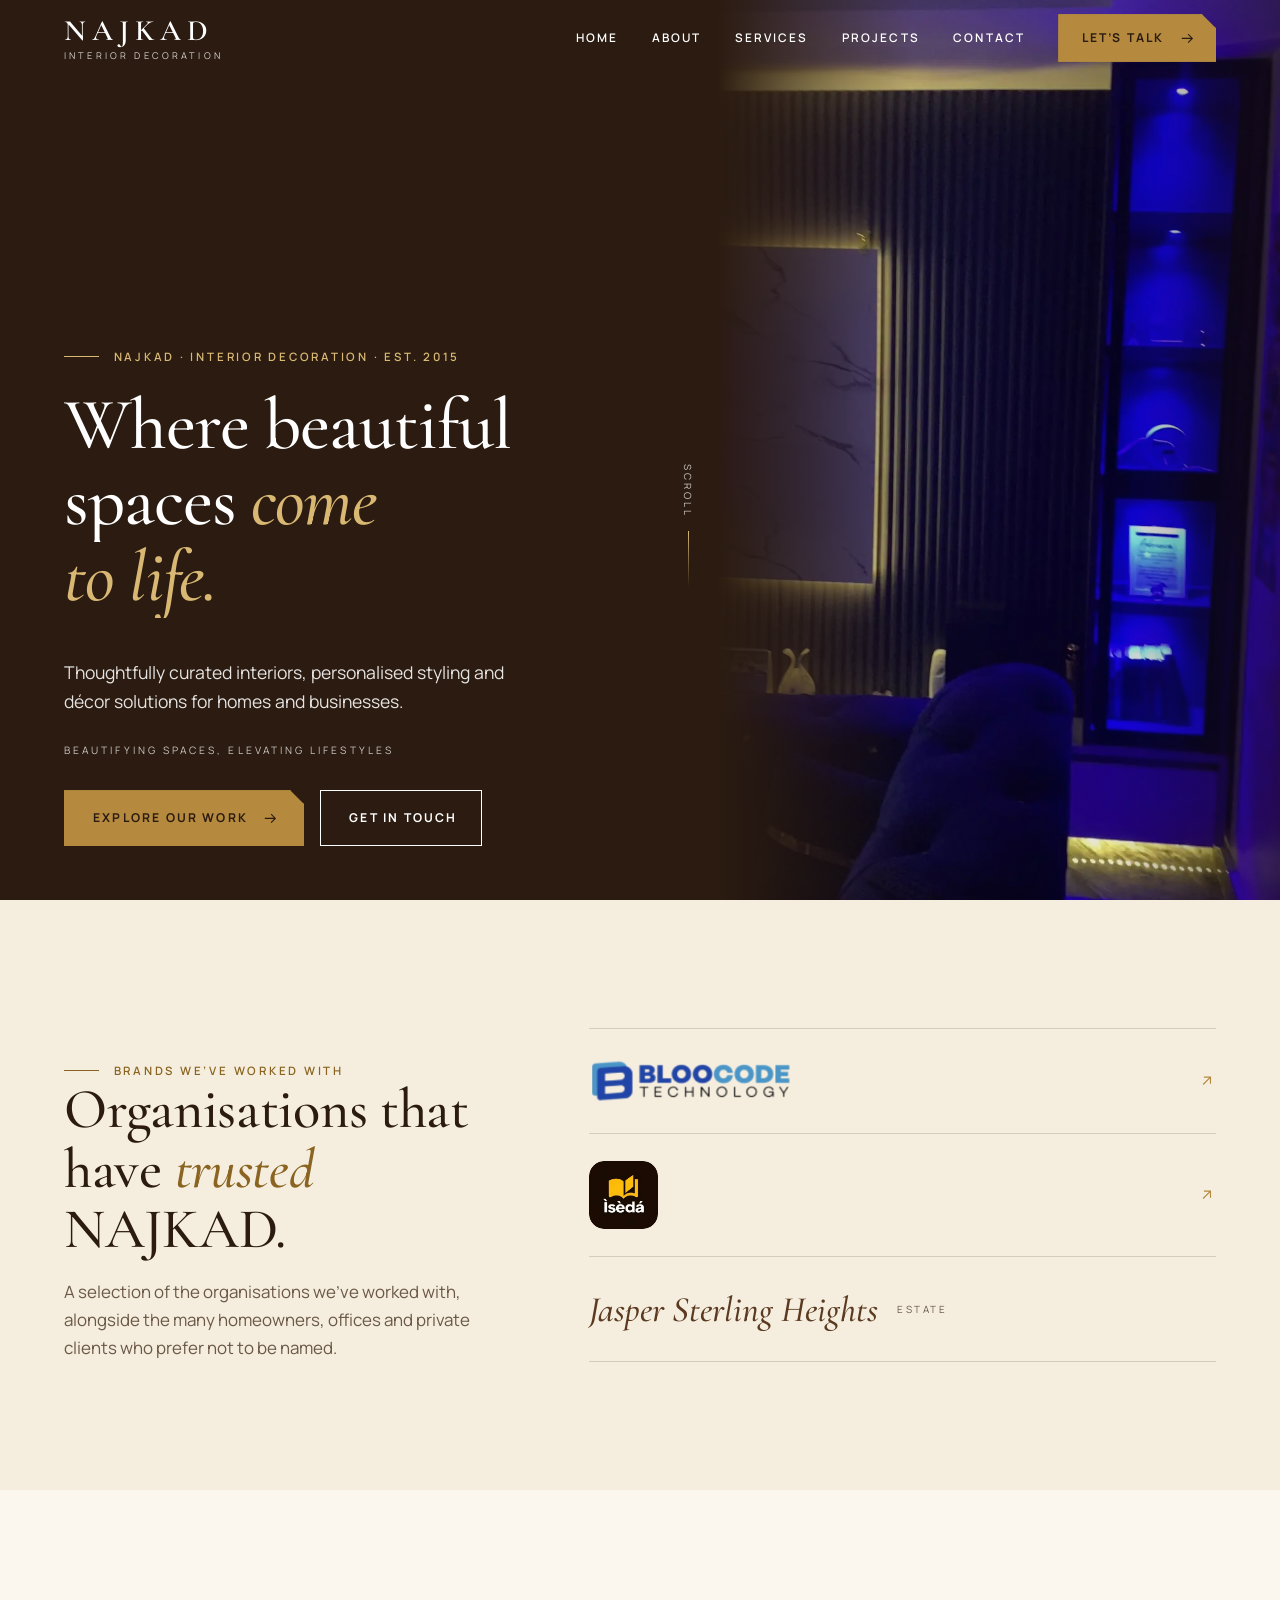
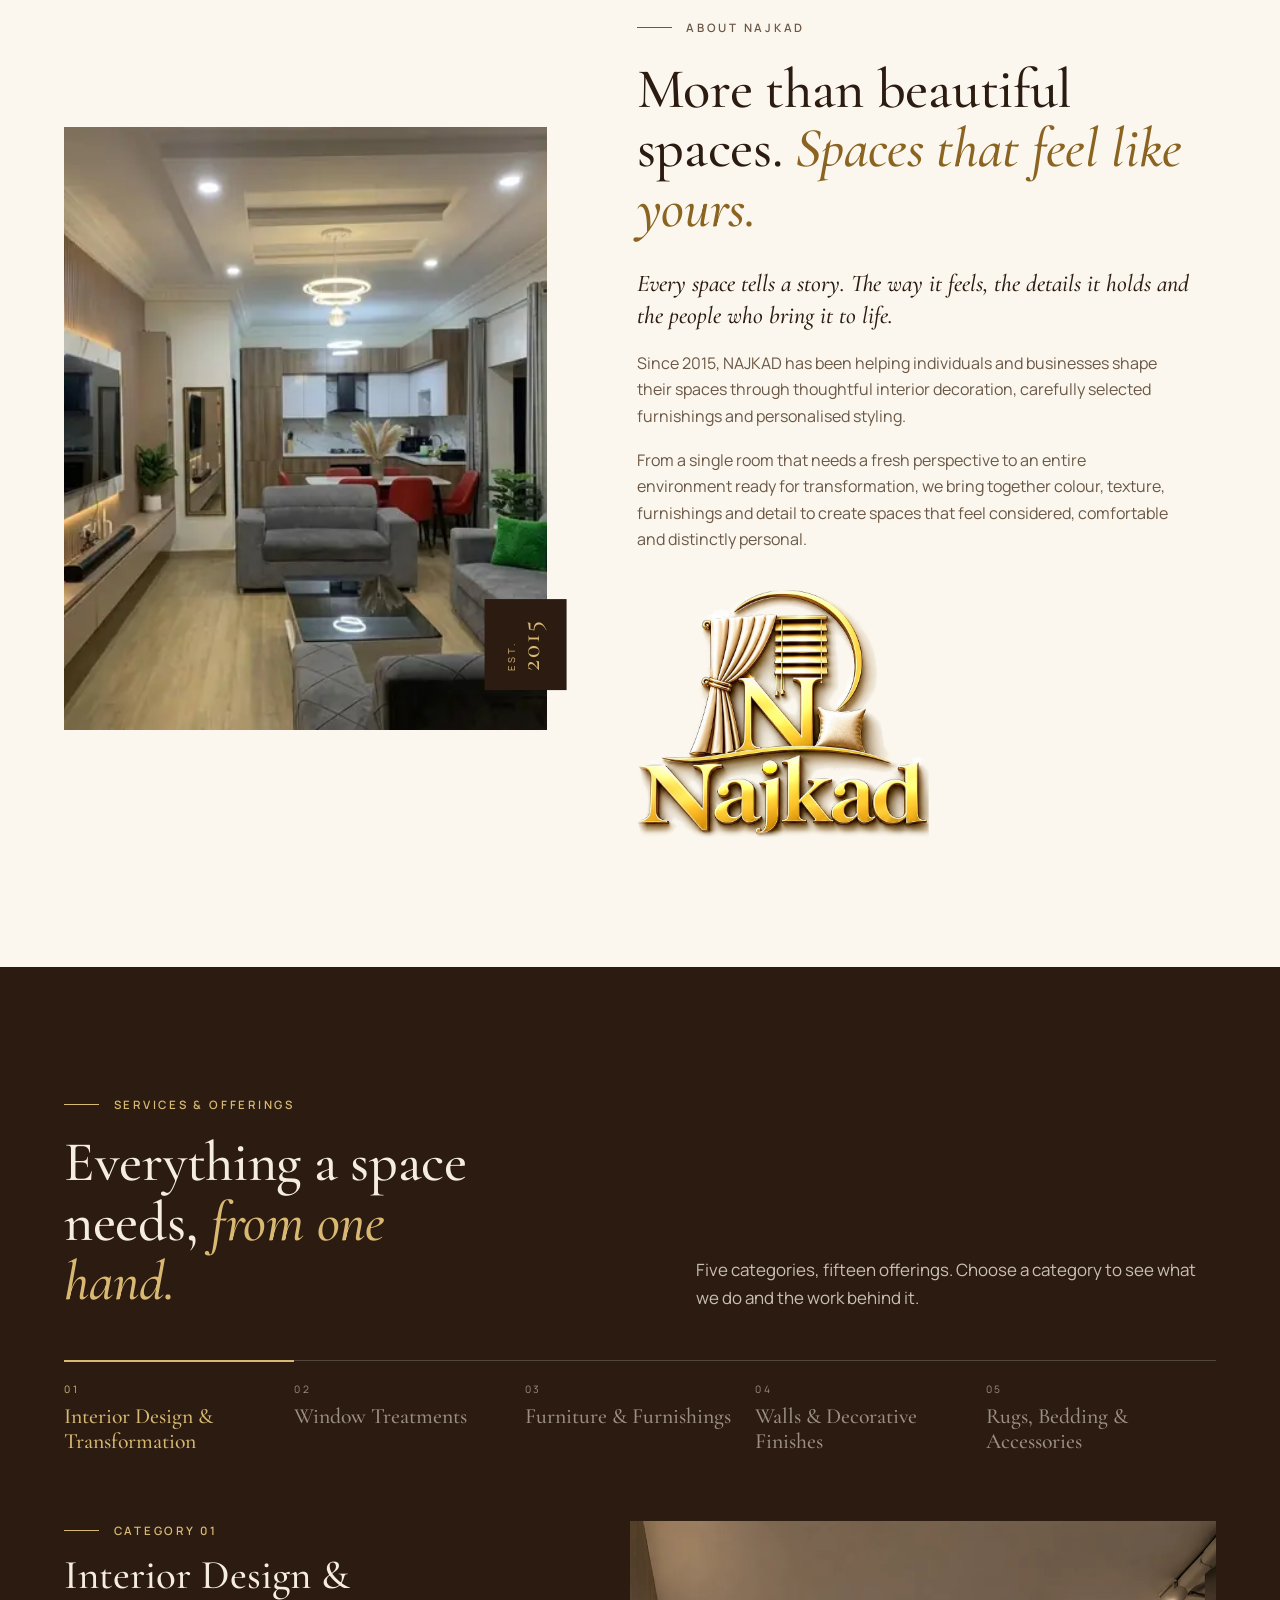
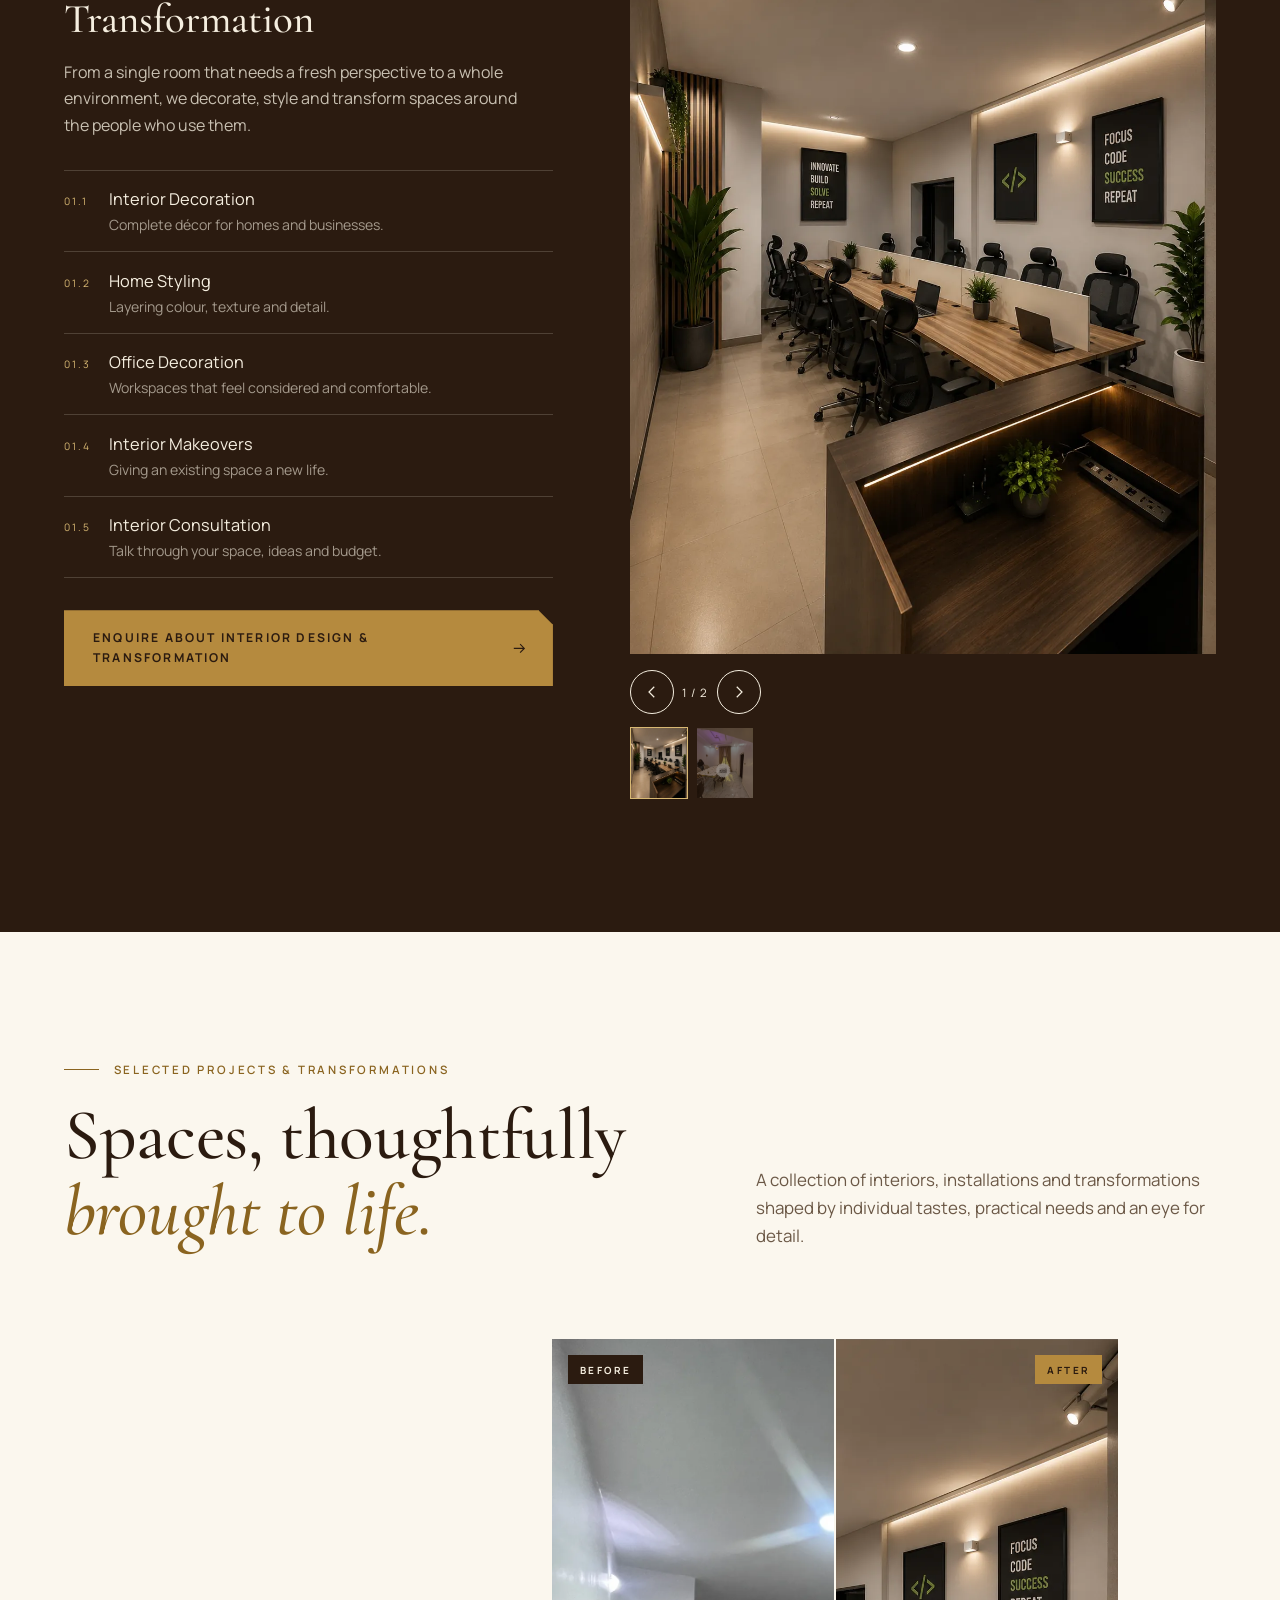
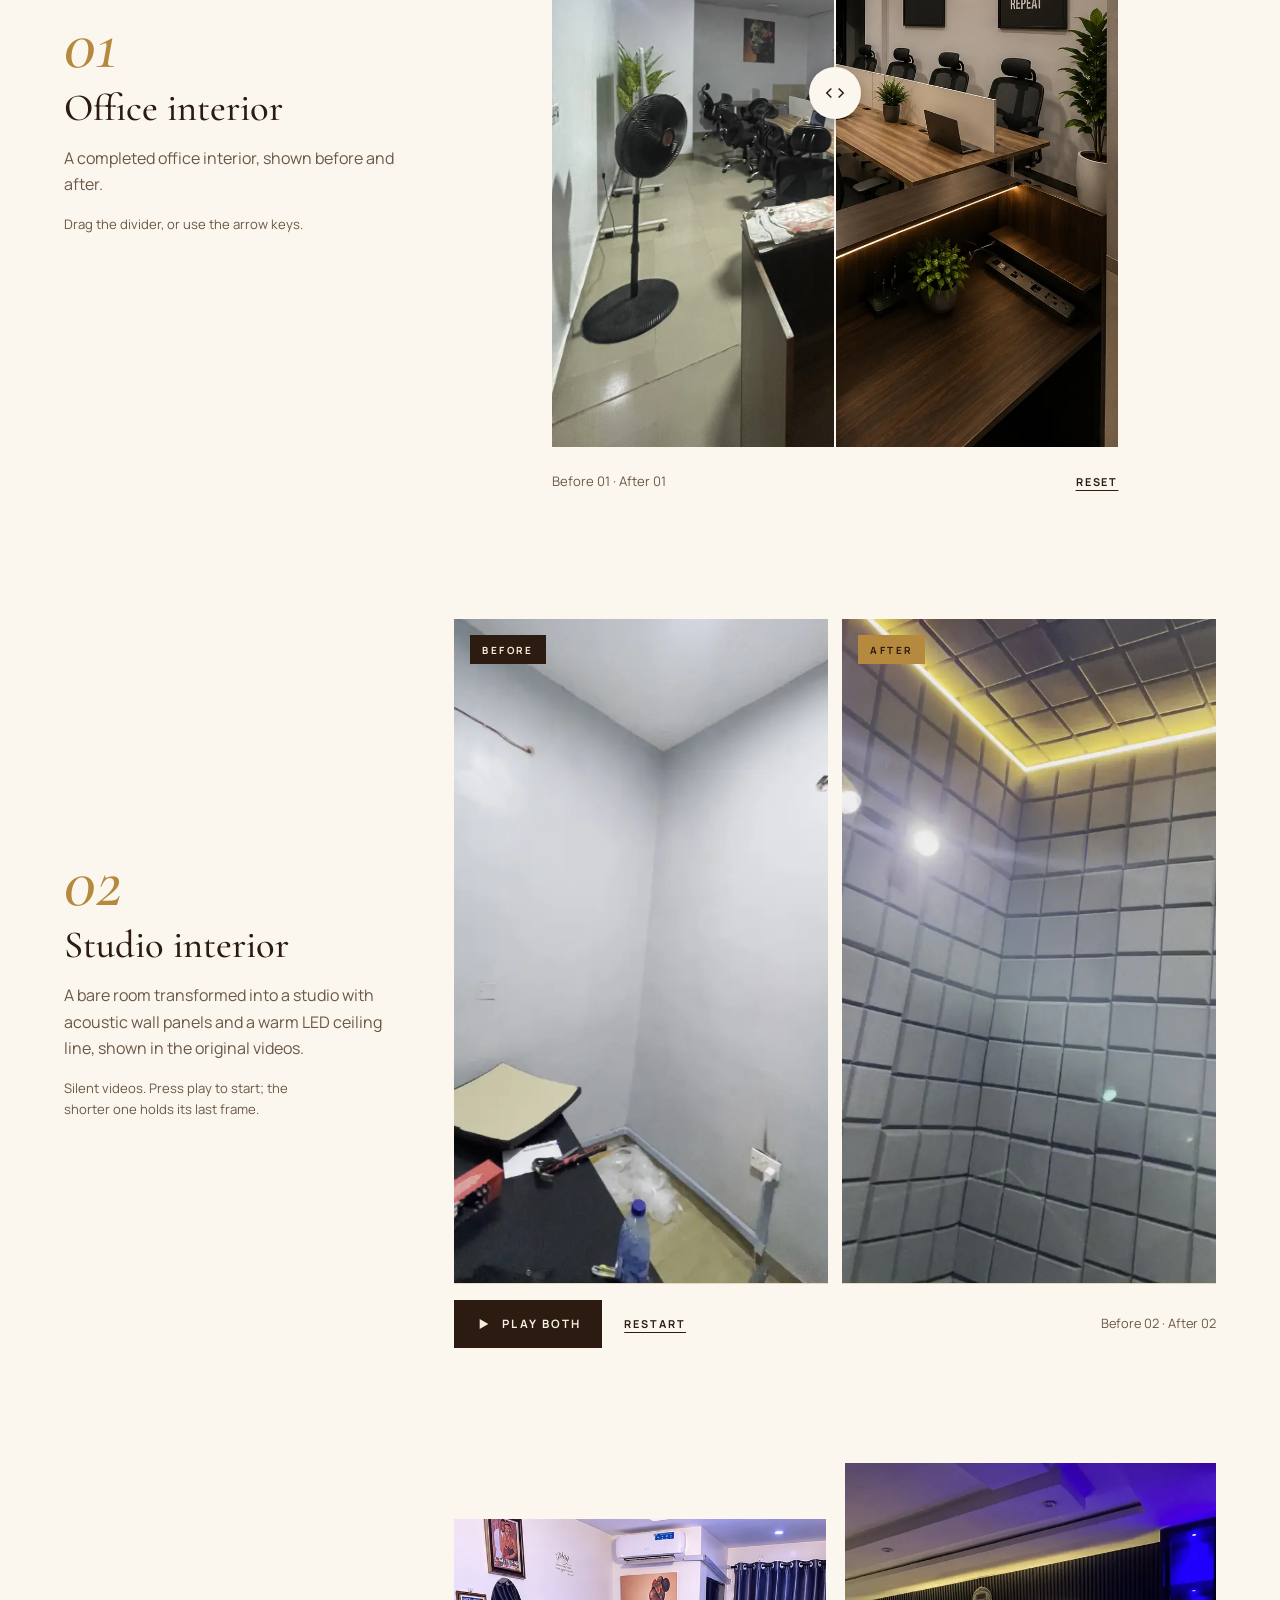
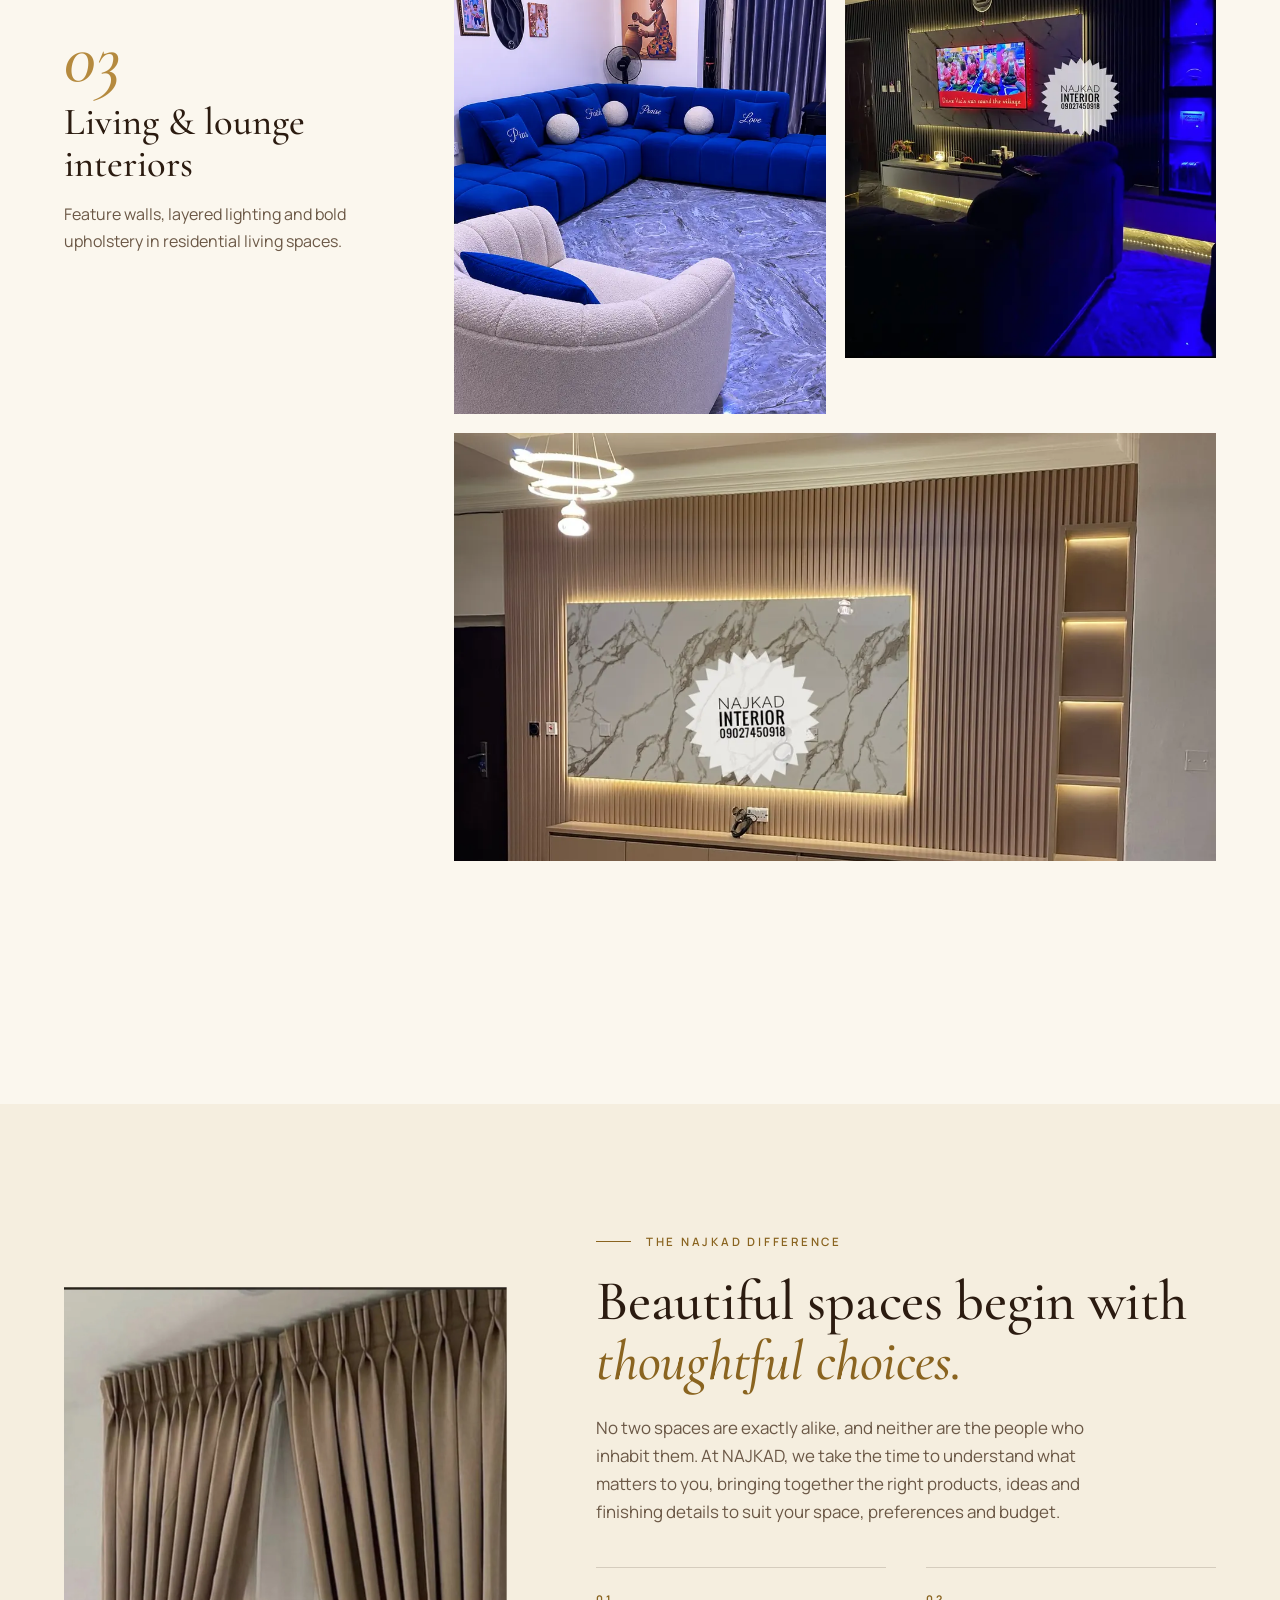
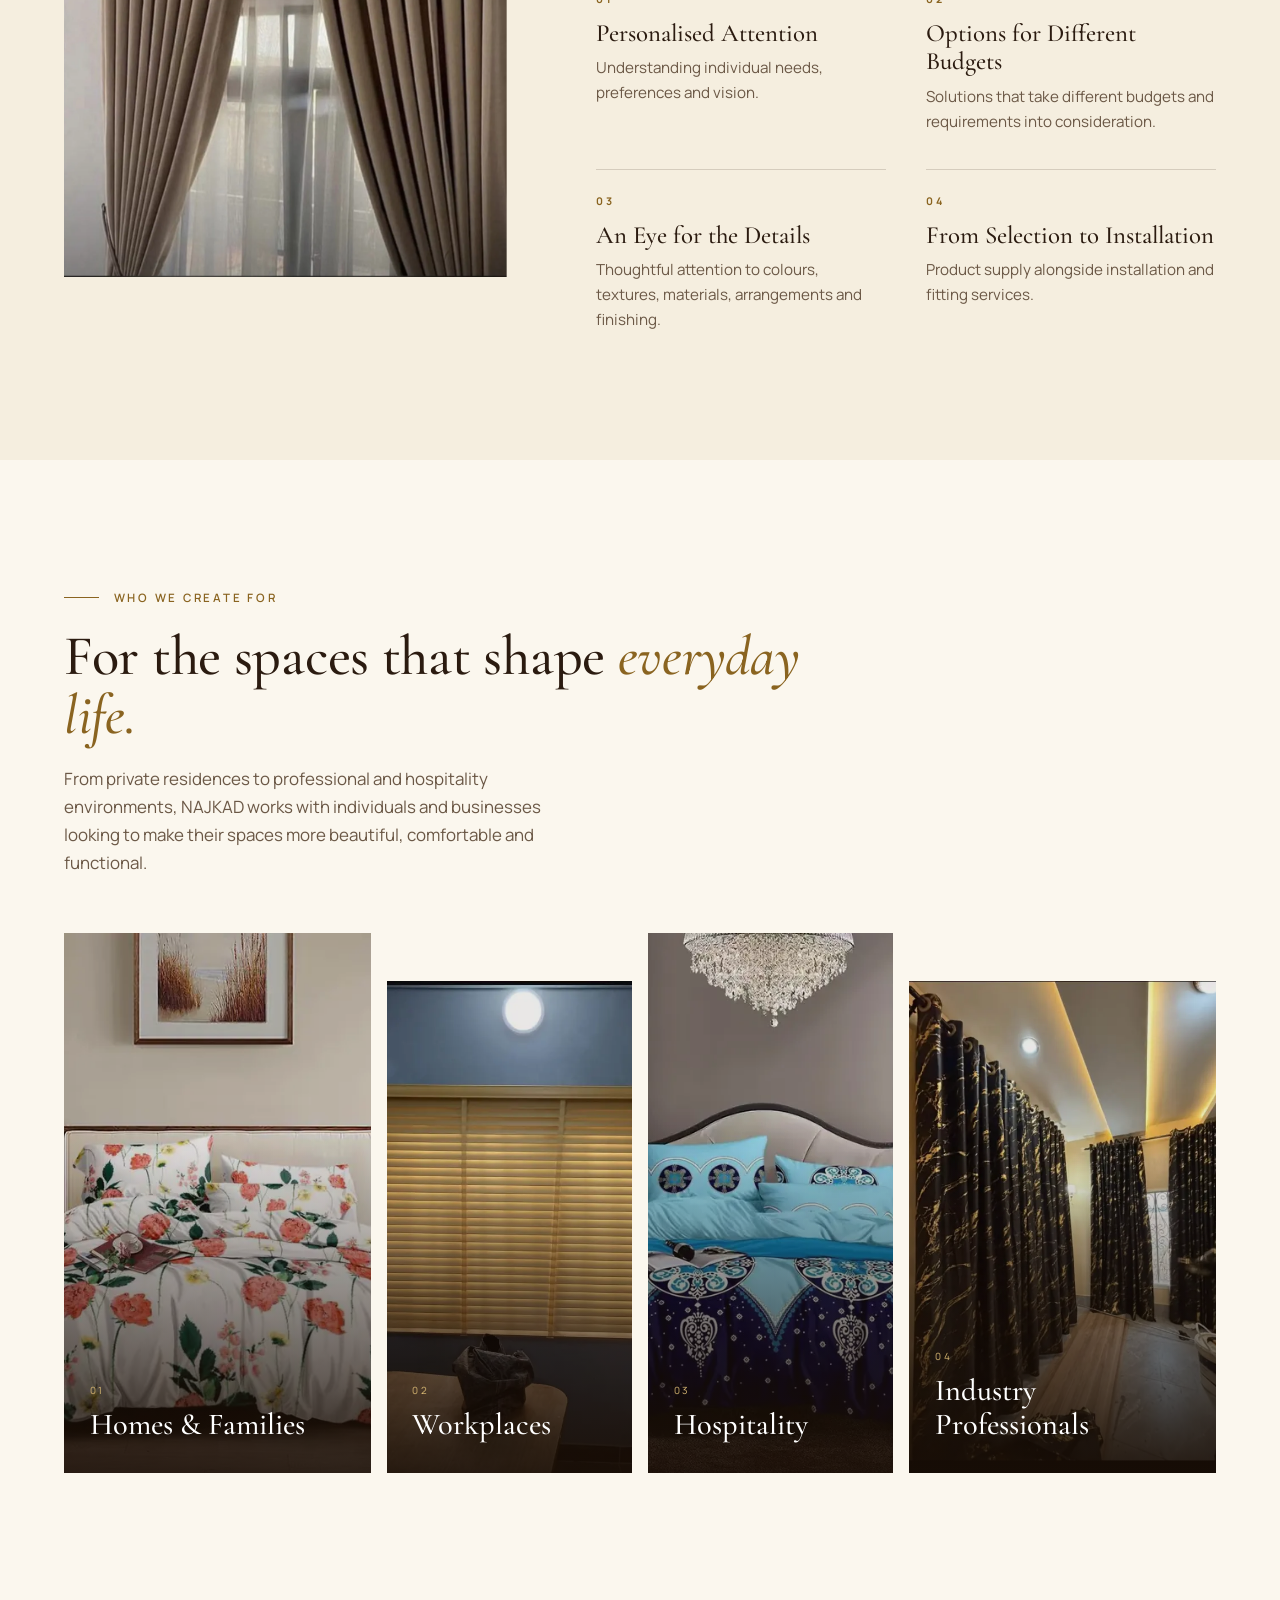
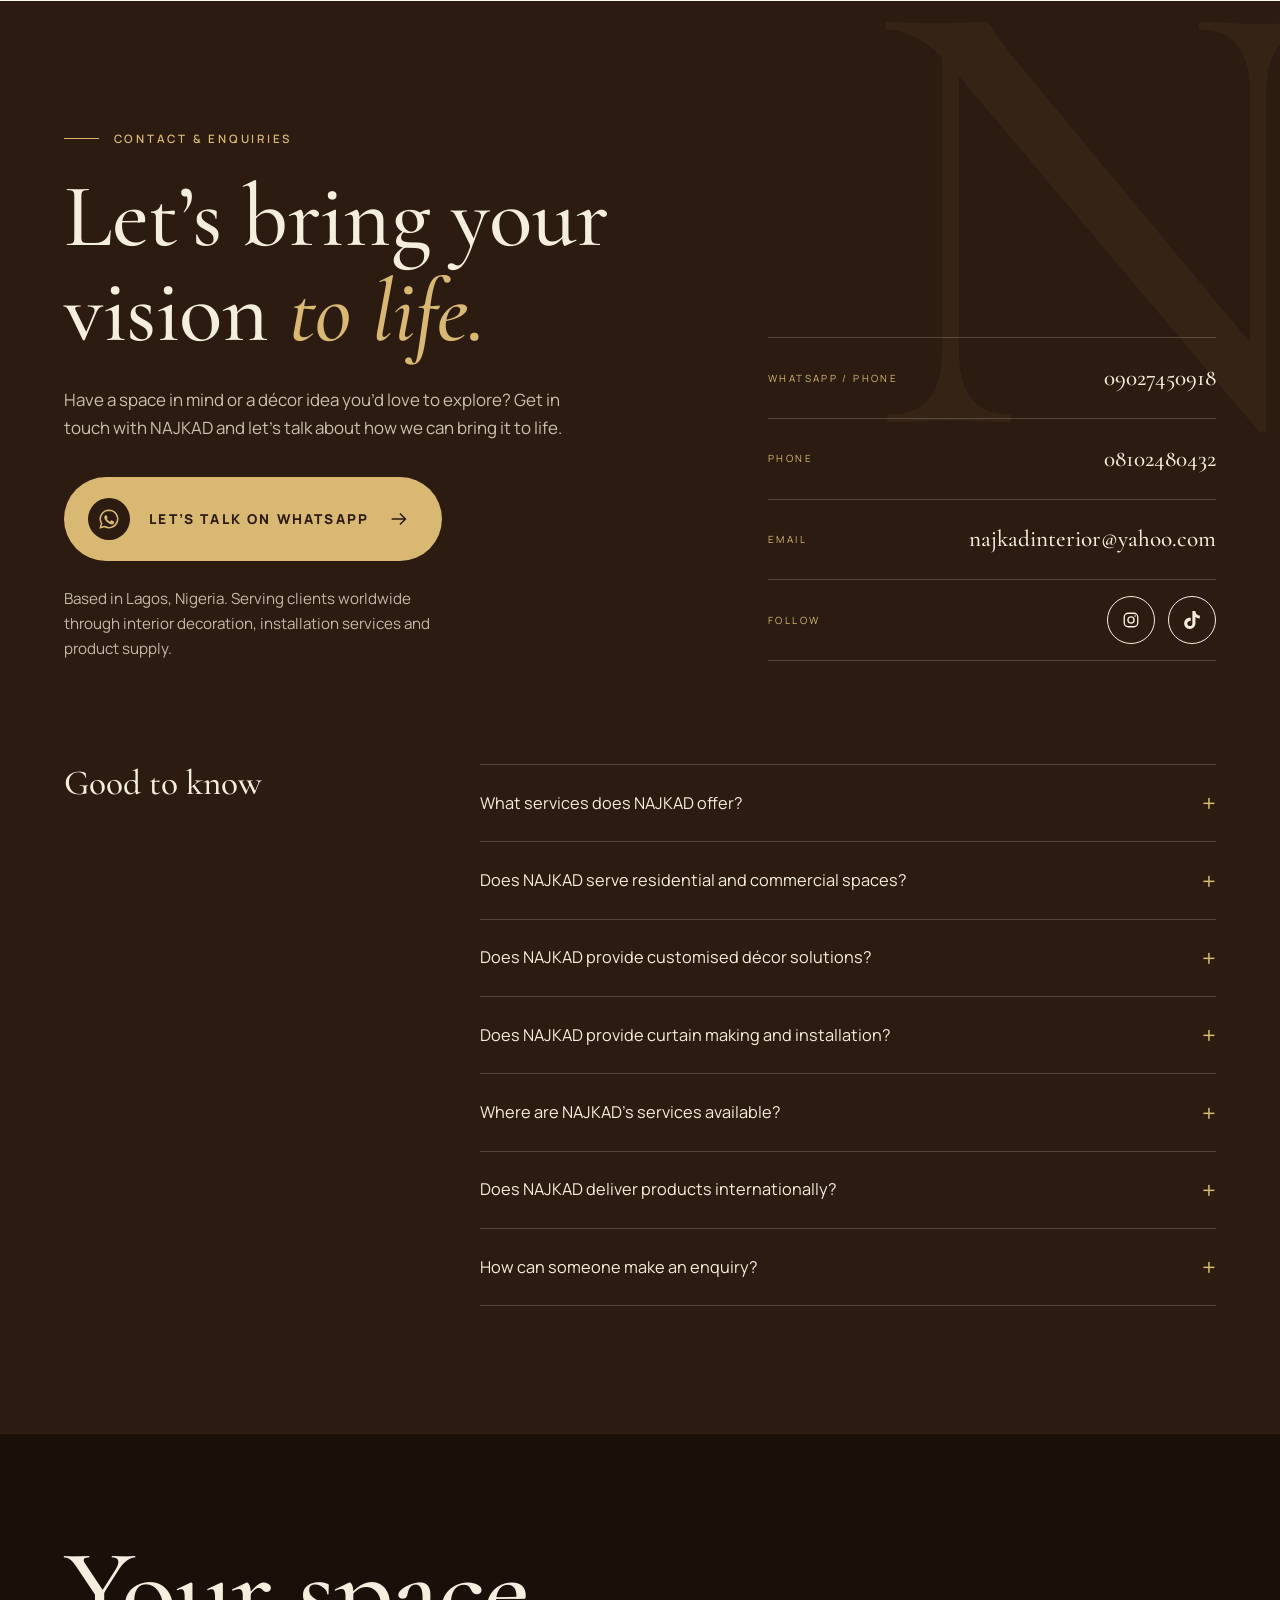
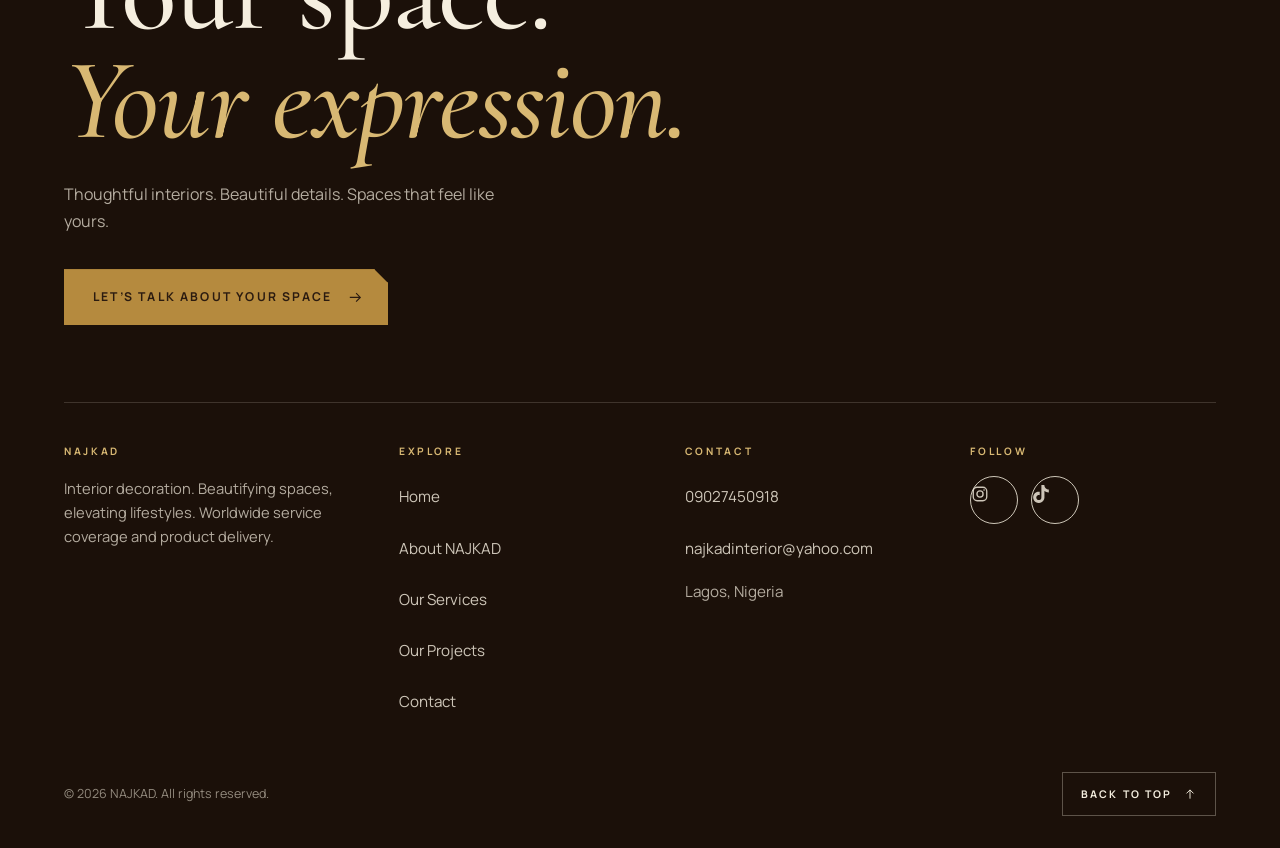
==== commit 27f2de94: "Optimise website video performance" ====
--- a/index.html
+++ b/index.html
@@ -6,22 +6,23 @@
 <meta name="description" content="NAJKAD is a Lagos-based interior decoration brand (est. 2015): home styling, office decoration, curtain making and installation, window blinds, furniture, wallpaper, rugs and bedding for clients worldwide.">
 <meta name="viewport" content="width=device-width,initial-scale=1">
 <meta name="theme-color" content="#2B1B10">
-<!-- Replace https://YOUR-DOMAIN/ in canonical, og:url, og:image, sitemap.xml and robots.txt once the final URL is known (see README). -->
-<link rel="canonical" href="https://YOUR-DOMAIN/">
+<!-- Canonical, og:url, og:image and structured-data URLs use the live GitHub Pages address. Update them (and sitemap.xml, robots.txt) if a custom domain is added later. -->
+<link rel="canonical" href="https://najkad.github.io/">
 <meta property="og:type" content="website"><meta property="og:site_name" content="NAJKAD">
 <meta property="og:title" content="NAJKAD | Beautifying Spaces, Elevating Lifestyles">
 <meta property="og:description" content="Interior decoration, installation and product supply from Lagos, Nigeria, for clients worldwide.">
-<meta property="og:url" content="https://YOUR-DOMAIN/"><meta property="og:image" content="https://YOUR-DOMAIN/assets/img/og-najkad.jpg"><meta property="og:image:width" content="1200"><meta property="og:image:height" content="630"><meta property="og:image:alt" content="NAJKAD logo: a gold letter N with curtain, blinds and cushion above the NAJKAD wordmark">
-<meta name="twitter:card" content="summary_large_image"><meta name="twitter:image" content="https://YOUR-DOMAIN/assets/img/og-najkad.jpg">
+<meta property="og:url" content="https://najkad.github.io/"><meta property="og:image" content="https://najkad.github.io/assets/img/og-najkad.jpg"><meta property="og:image:width" content="1200"><meta property="og:image:height" content="630"><meta property="og:image:alt" content="NAJKAD logo: a gold letter N with curtain, blinds and cushion above the NAJKAD wordmark">
+<meta name="twitter:card" content="summary_large_image"><meta name="twitter:image" content="https://najkad.github.io/assets/img/og-najkad.jpg">
 <link rel="icon" type="image/png" sizes="32x32" href="assets/icons/favicon-32.png">
 <link rel="icon" type="image/png" sizes="48x48" href="assets/icons/favicon-48.png">
 <link rel="apple-touch-icon" href="assets/icons/apple-touch-icon.png">
 <link rel="preload" href="assets/fonts/manrope-latin-wght-normal.woff2" as="font" type="font/woff2" crossorigin>
 <link rel="preload" href="assets/fonts/cormorant-garamond-latin-500-normal.woff2" as="font" type="font/woff2" crossorigin>
-<link rel="preload" as="image" href="assets/img/hero-poster.webp">
+<link rel="preload" as="image" href="assets/img/hero-poster-m.webp" media="(max-width:860px)">
+<link rel="preload" as="image" href="assets/img/hero-poster.webp" media="(min-width:861px)">
 <link rel="stylesheet" href="css/styles.css">
 <script>document.documentElement.classList.add('js')</script>
-<script type="application/ld+json">{"@context":"https://schema.org","@type":"HomeAndConstructionBusiness","name":"NAJKAD","description":"Interior decoration brand based in Lagos, Nigeria, serving clients worldwide.","foundingDate":"2015","telephone":["+2349027450918","+2348102480432"],"email":"najkadinterior@yahoo.com","address":{"@type":"PostalAddress","addressLocality":"Lagos","addressCountry":"NG"},"areaServed":"Worldwide","logo":"https://YOUR-DOMAIN/assets/img/najkad-logo.webp","sameAs":["https://www.instagram.com/najkad_curtains001","https://www.tiktok.com/@interiordecoratorinlagos"]}</script>
+<script type="application/ld+json">{"@context":"https://schema.org","@type":"HomeAndConstructionBusiness","name":"NAJKAD","description":"Interior decoration brand based in Lagos, Nigeria, serving clients worldwide.","foundingDate":"2015","telephone":["+2349027450918","+2348102480432"],"email":"najkadinterior@yahoo.com","address":{"@type":"PostalAddress","addressLocality":"Lagos","addressCountry":"NG"},"areaServed":"Worldwide","logo":"https://najkad.github.io/assets/img/najkad-logo.webp","sameAs":["https://www.instagram.com/najkad_curtains001","https://www.tiktok.com/@interiordecoratorinlagos"]}</script>
 </head>
 <body>
 <svg width="0" height="0" style="position:absolute" aria-hidden="true">
@@ -65,7 +66,11 @@
 <!-- 01 HERO -->
 <section class="hero" id="top">
  <div class="hero-media">
-  <video id="heroVid" autoplay muted loop playsinline preload="metadata" poster="assets/img/hero-poster.webp" aria-hidden="true"><source src="assets/video/hero.mp4" type="video/mp4"></video>
+  <video id="heroVid" muted loop playsinline preload="auto" poster="assets/img/hero-poster.webp" aria-hidden="true"></video>
+  <script>/* pick the right-sized hero file before the browser starts downloading; skipped for reduced-motion and data-saver visitors (poster only) */
+  (function(){var v=document.getElementById('heroVid'),c=navigator.connection||{},m=matchMedia('(max-width:860px)').matches;
+  if(matchMedia('(prefers-reduced-motion: reduce)').matches||c.saveData)return;
+  var lite=m||/(^|-)(2g|3g)$/.test(c.effectiveType||'');if(m)v.poster='assets/img/hero-poster-m.webp';v.src='assets/video/'+(lite?'hero-m':'hero')+'.mp4';})();</script>
  </div>
  <a class="scrollcue hx h5" href="#brands">Scroll</a>
  <div class="wrap">
@@ -136,8 +141,8 @@
    <div class="meta"><div class="no">02</div><h3 id="p2t">Studio interior</h3><p>A bare room transformed into a studio with acoustic wall panels and a warm LED ceiling line, shown in the original videos.</p><p class="hint">Silent videos. Press play to start; the shorter one holds its last frame.</p></div>
    <figure class="vcmp" id="vcmp">
     <div class="vgrid">
-     <div class="vcell"><video id="vb" muted playsinline preload="none" poster="assets/img/studio-before-poster-540.webp" width="540" height="960" aria-label="Studio before transformation"><source src="assets/video/studio-before.mp4" type="video/mp4"></video><span class="tg b">Before</span></div>
-     <div class="vcell"><video id="va" muted playsinline preload="none" poster="assets/img/studio-after-poster-540.webp" width="540" height="960" aria-label="Studio after transformation"><source src="assets/video/studio-after.mp4" type="video/mp4"></video><span class="tg a">After</span></div>
+     <div class="vcell"><video id="vb" muted playsinline preload="none" poster="assets/img/studio-before-poster-540.webp" width="540" height="960" aria-label="Studio before transformation"></video><span class="tg b">Before</span></div>
+     <div class="vcell"><video id="va" muted playsinline preload="none" poster="assets/img/studio-after-poster-540.webp" width="540" height="960" aria-label="Studio after transformation"></video><span class="tg a">After</span></div>
     </div>
     <figcaption class="vbar"><button class="vbtn" id="vplay" type="button" aria-pressed="false"><svg aria-hidden="true"><use href="#i-play"/></svg><span>Play both</span></button><button class="reset" id="vrestart" type="button">Restart</button><span class="vnote">Before 02 · After 02</span></figcaption>
    </figure>
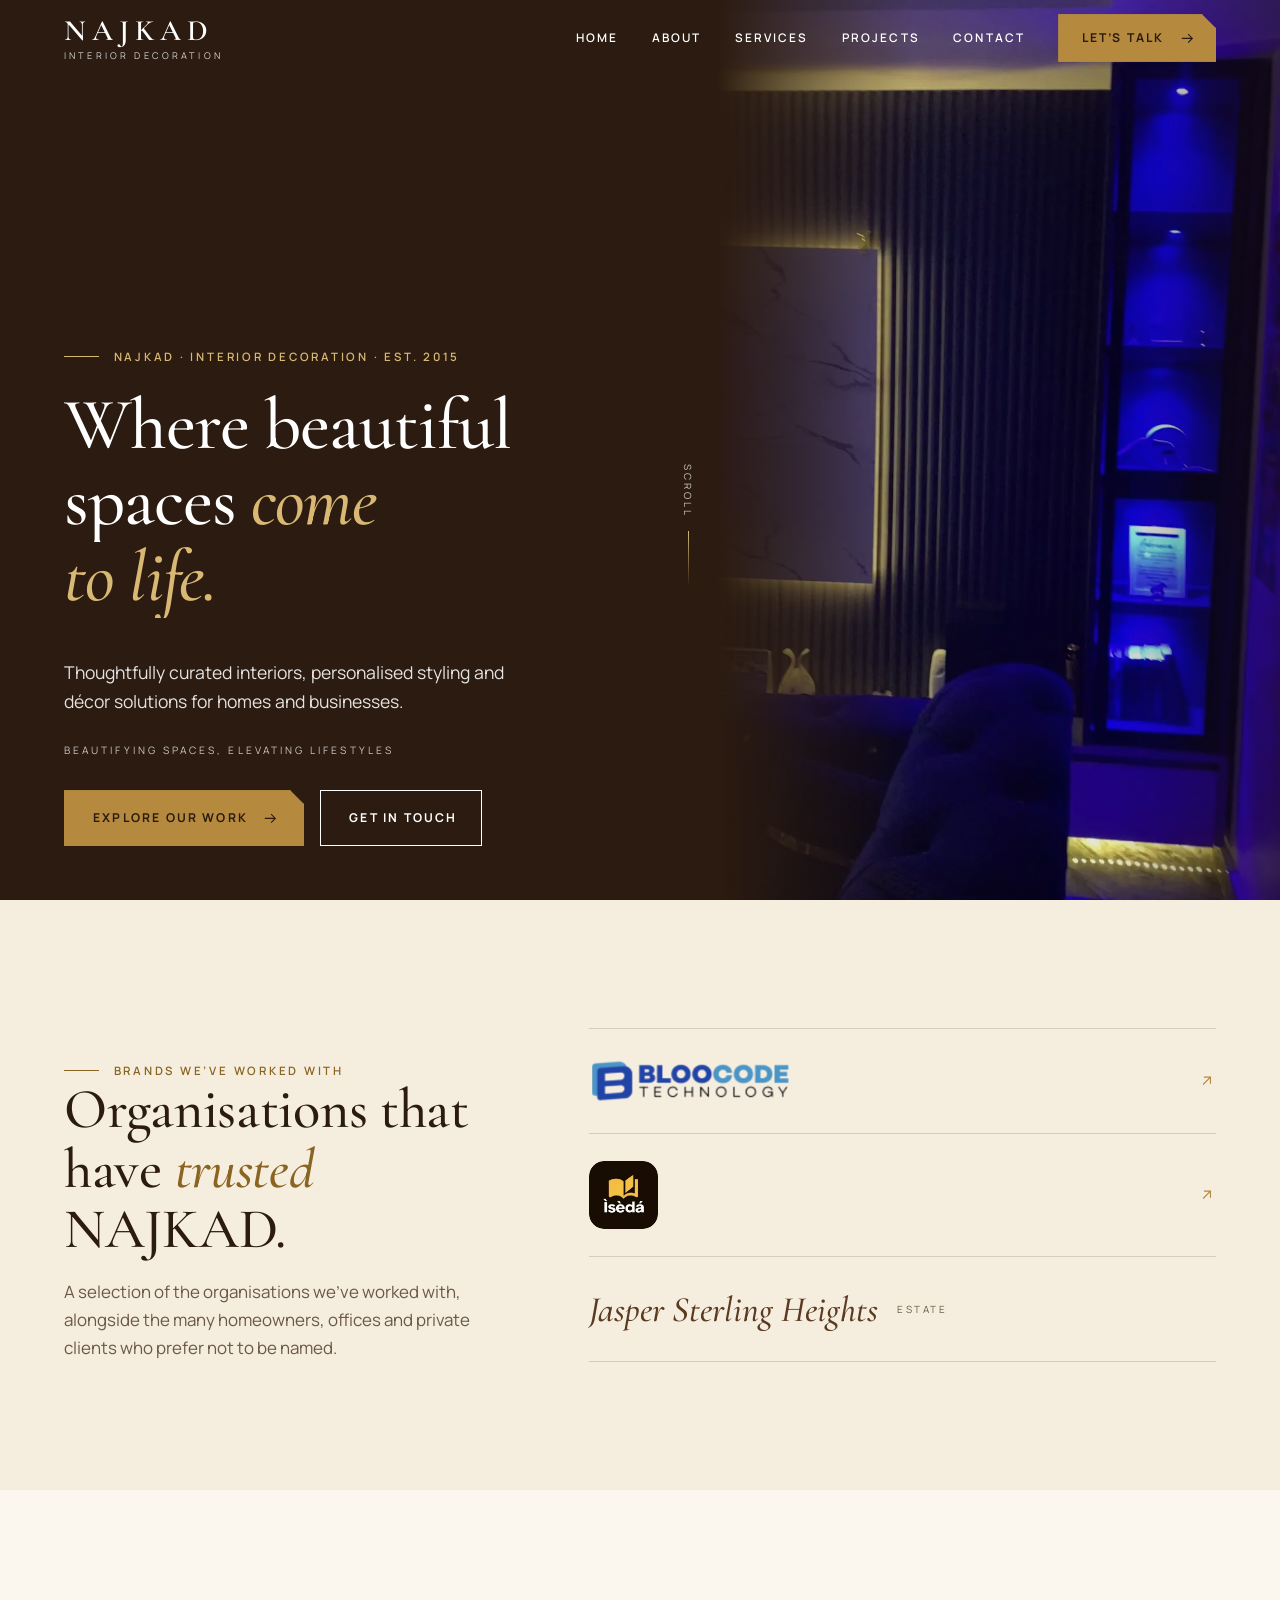
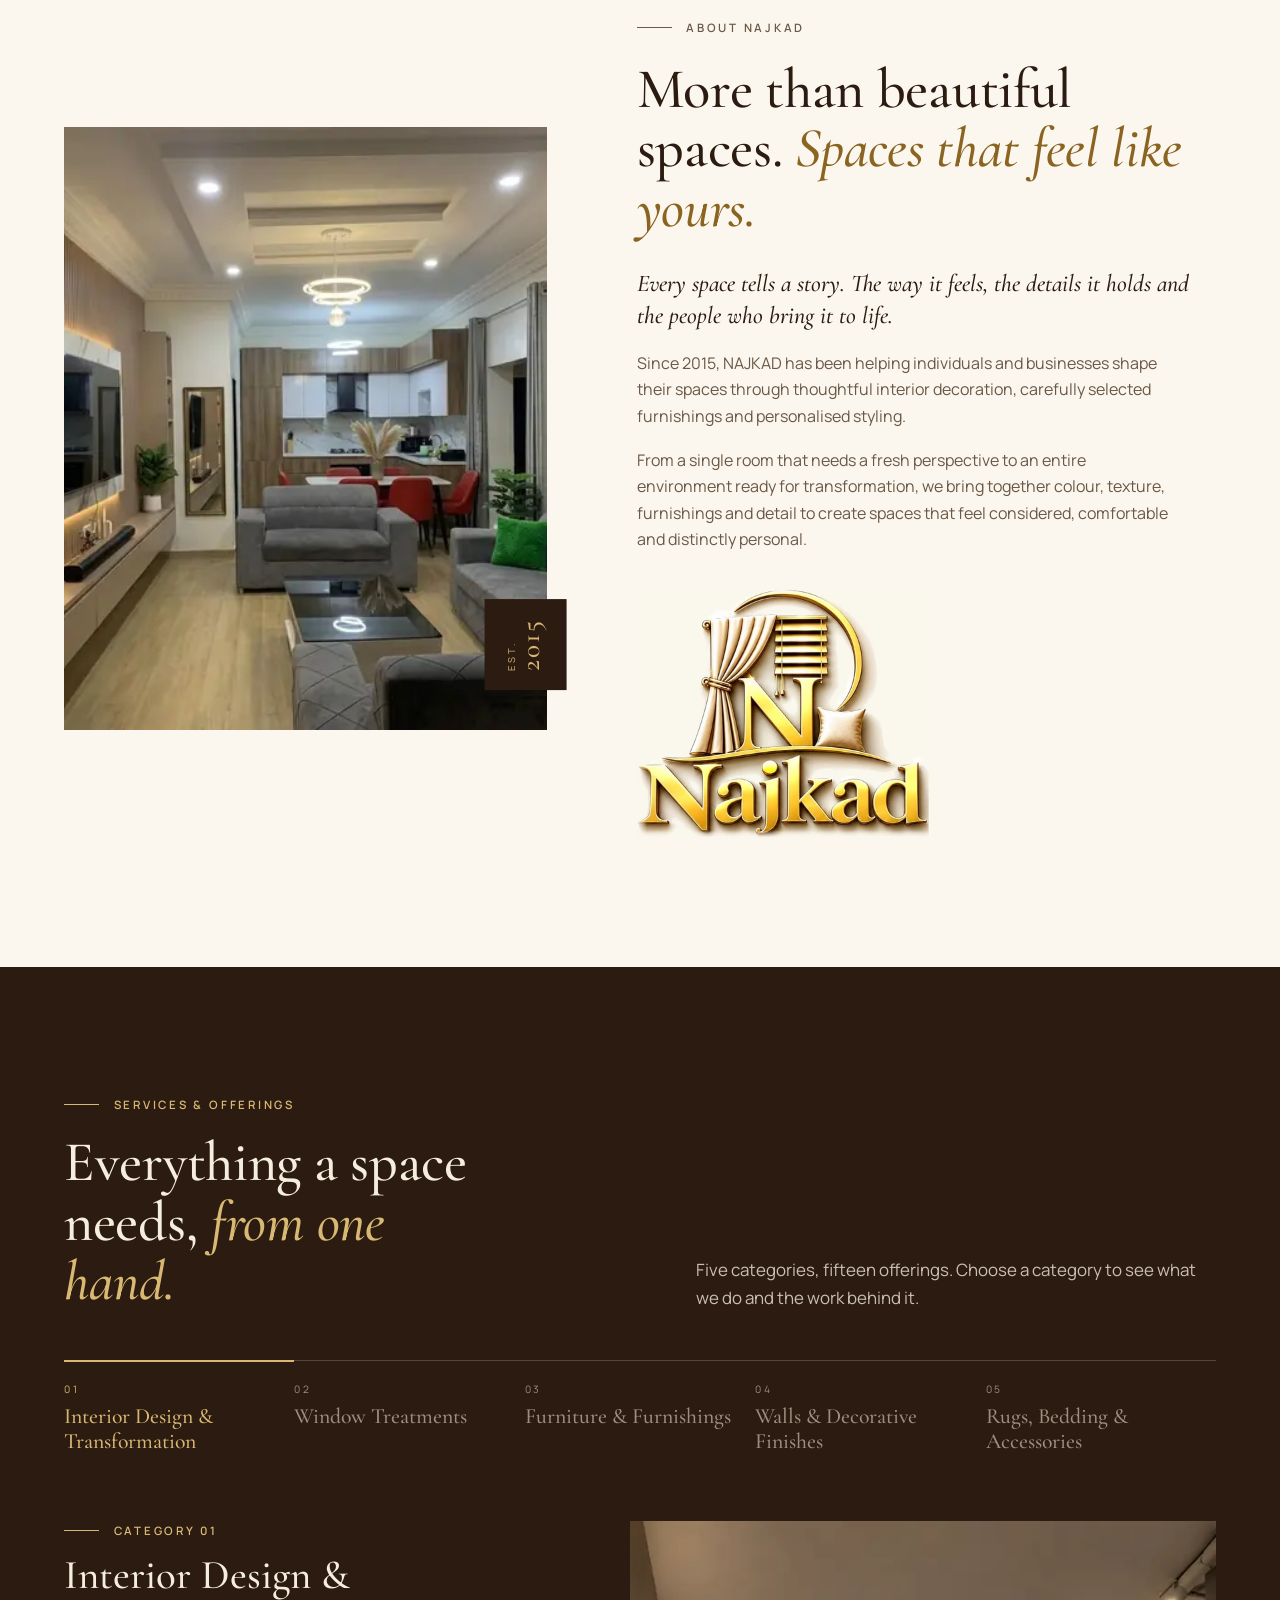
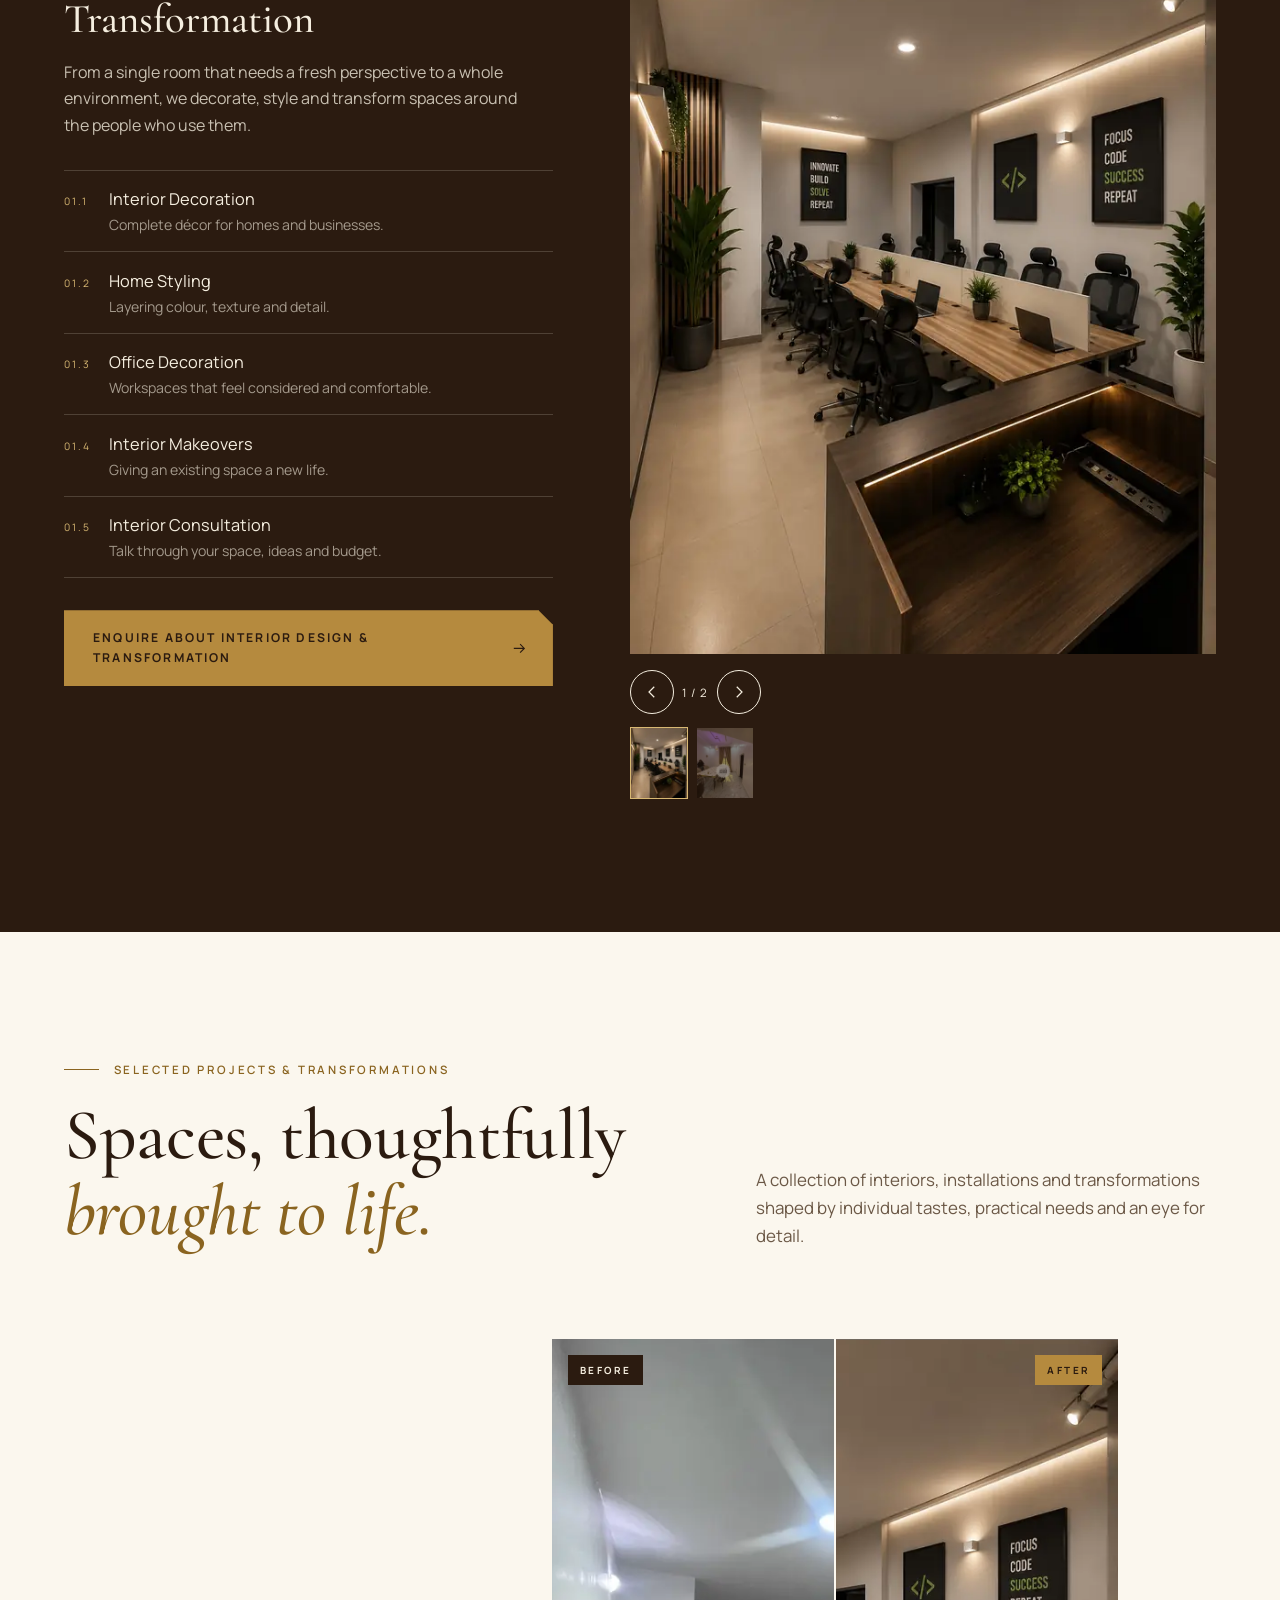
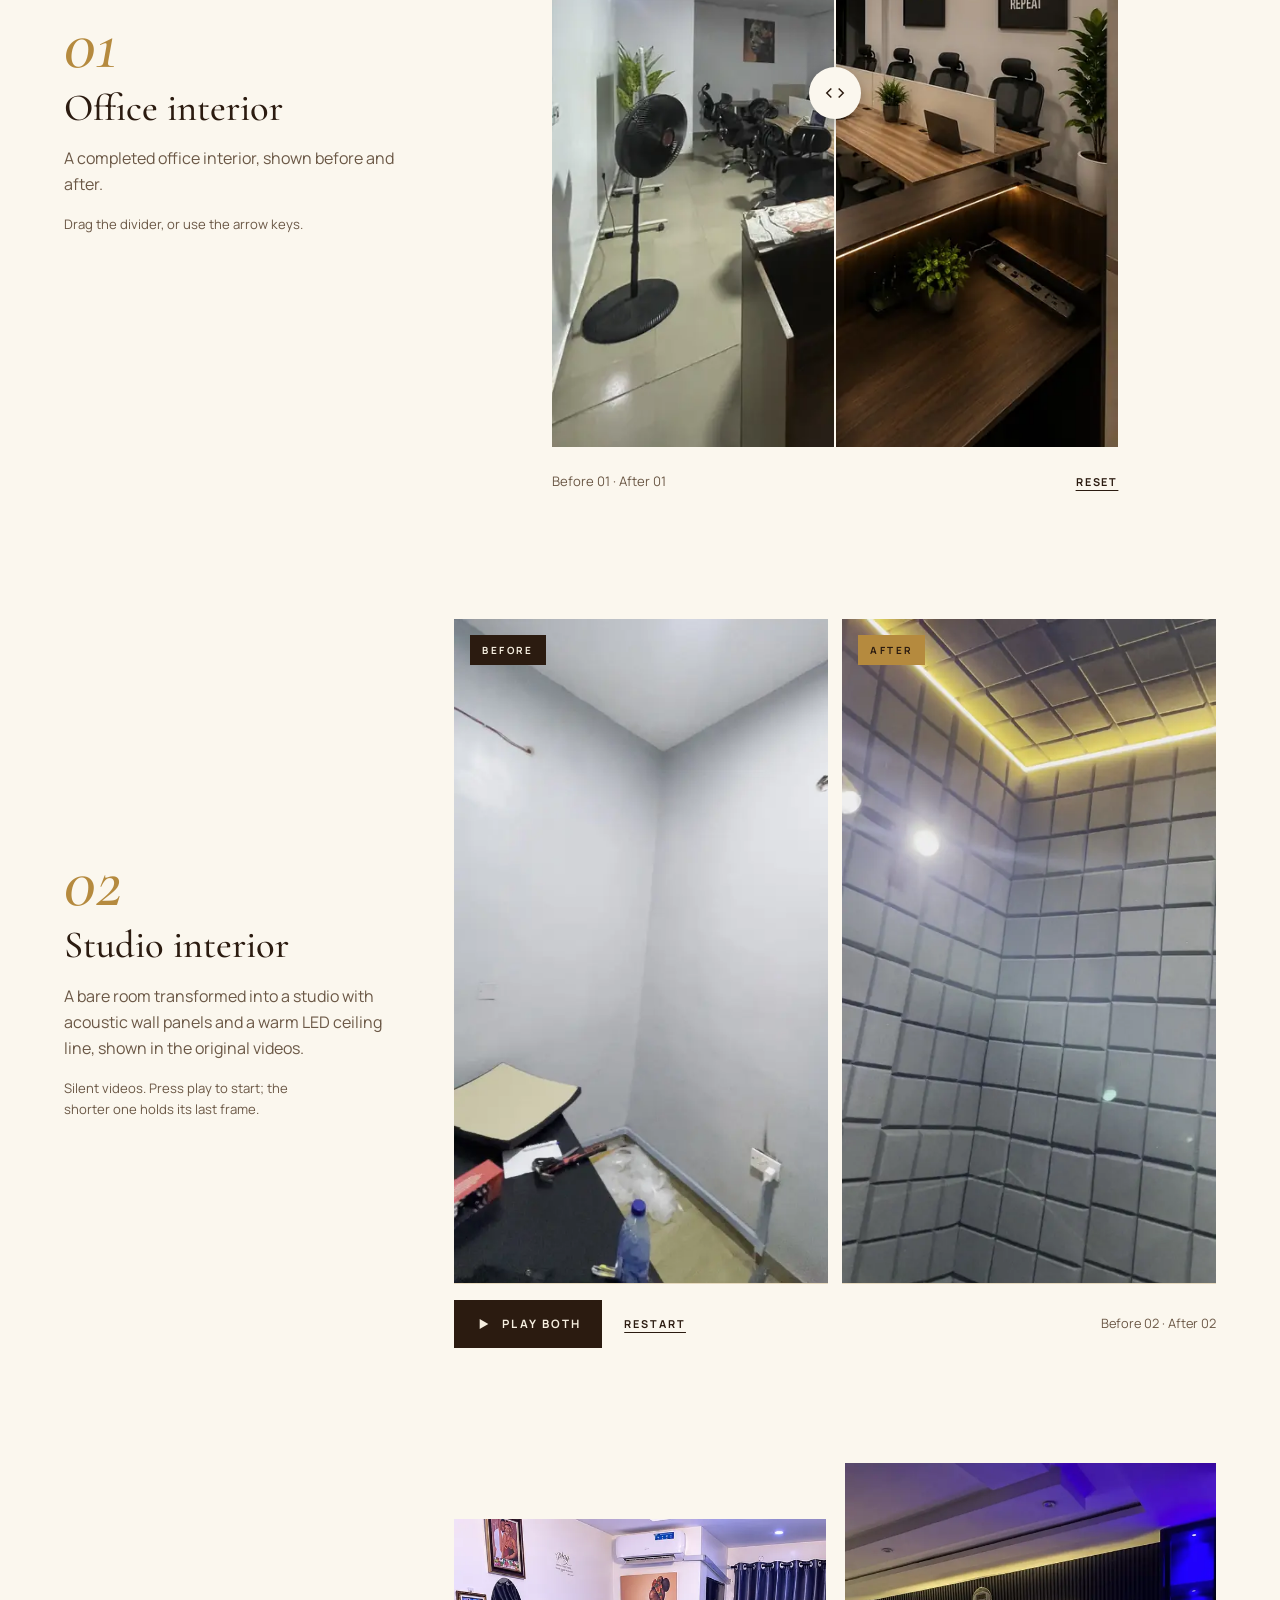
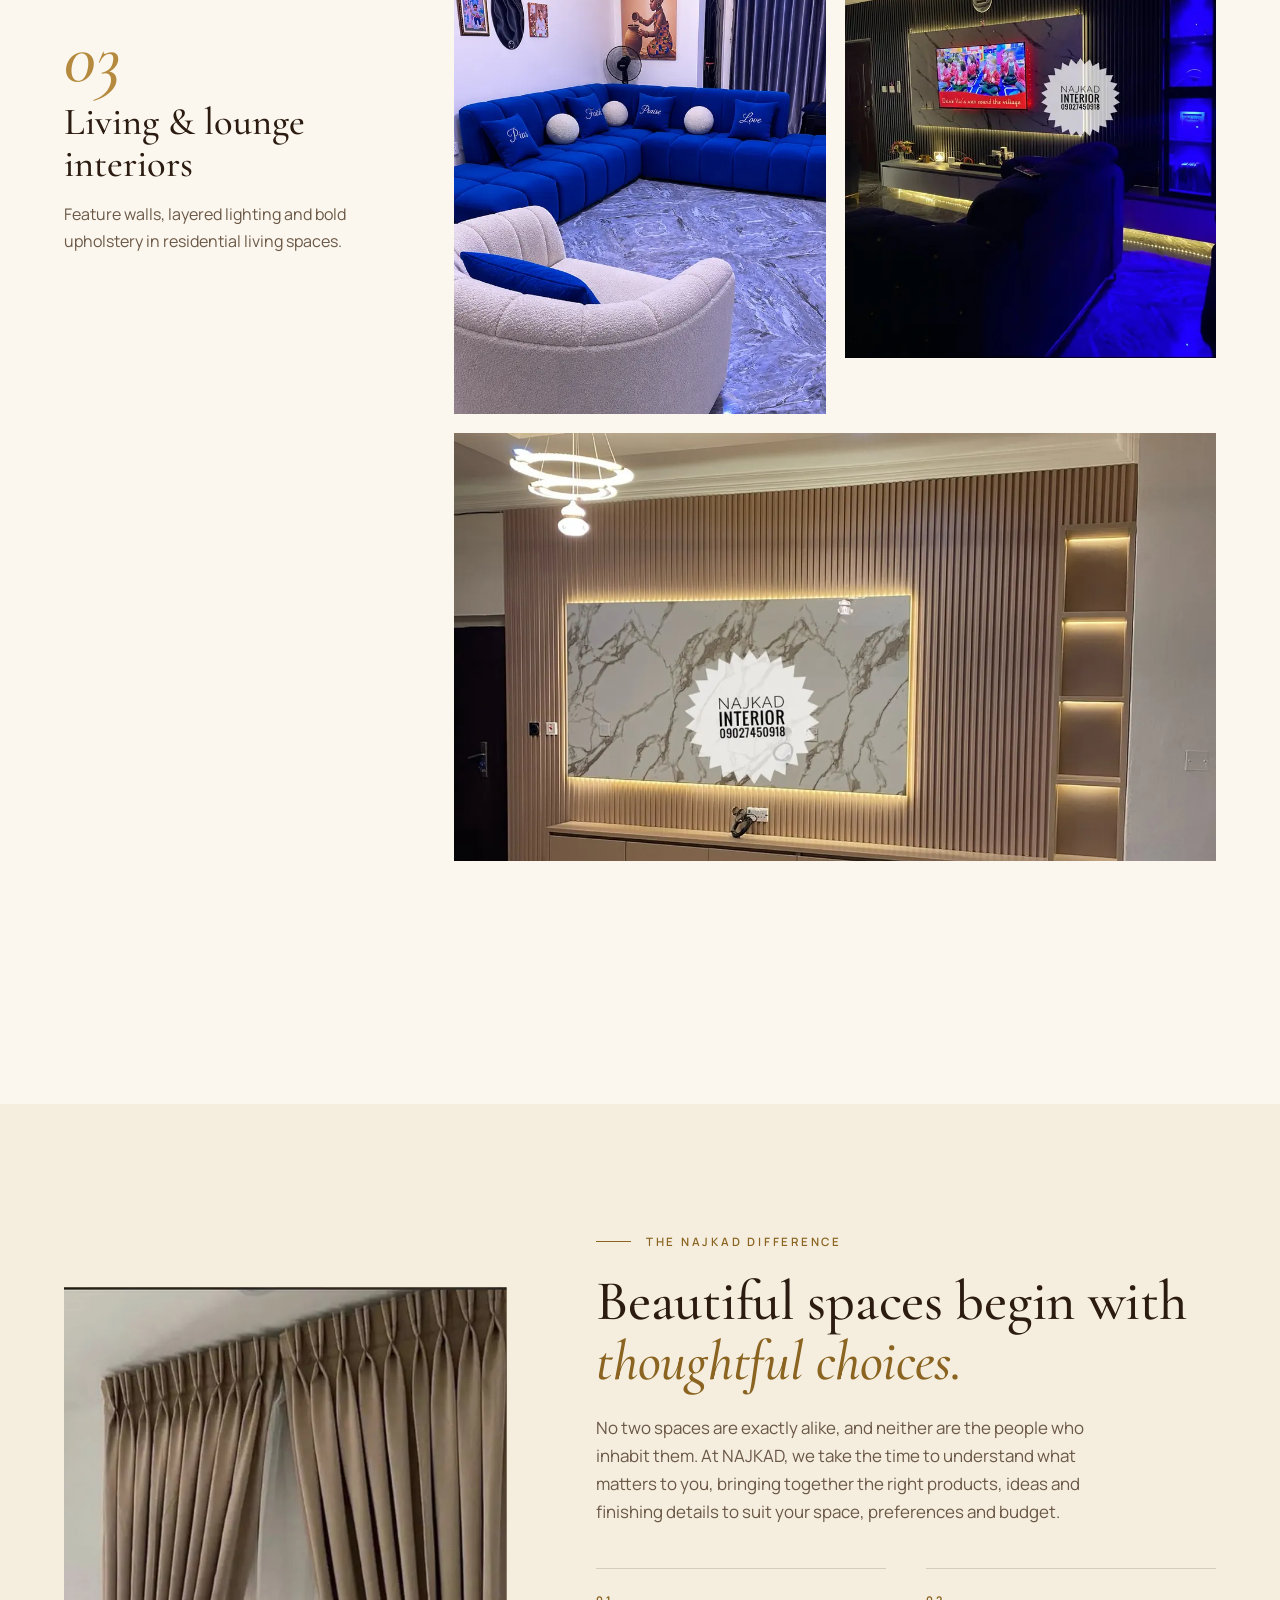
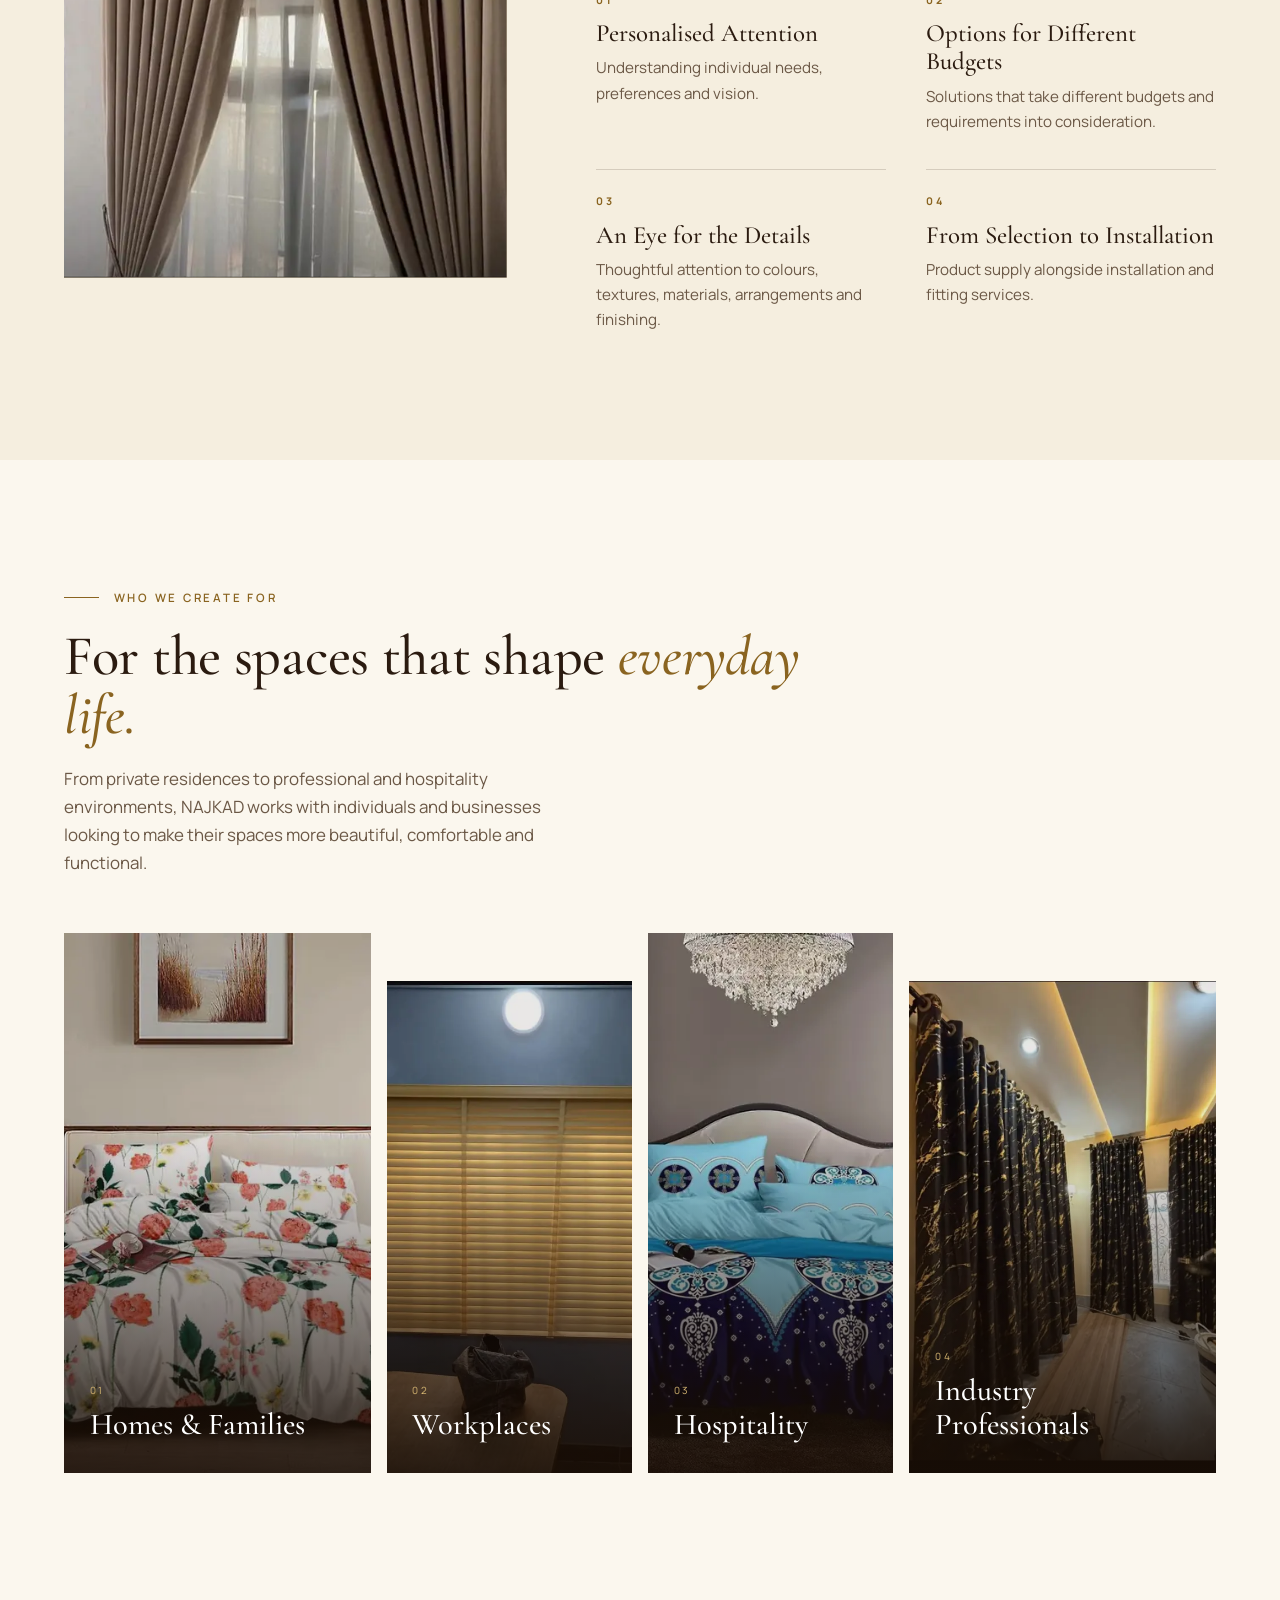
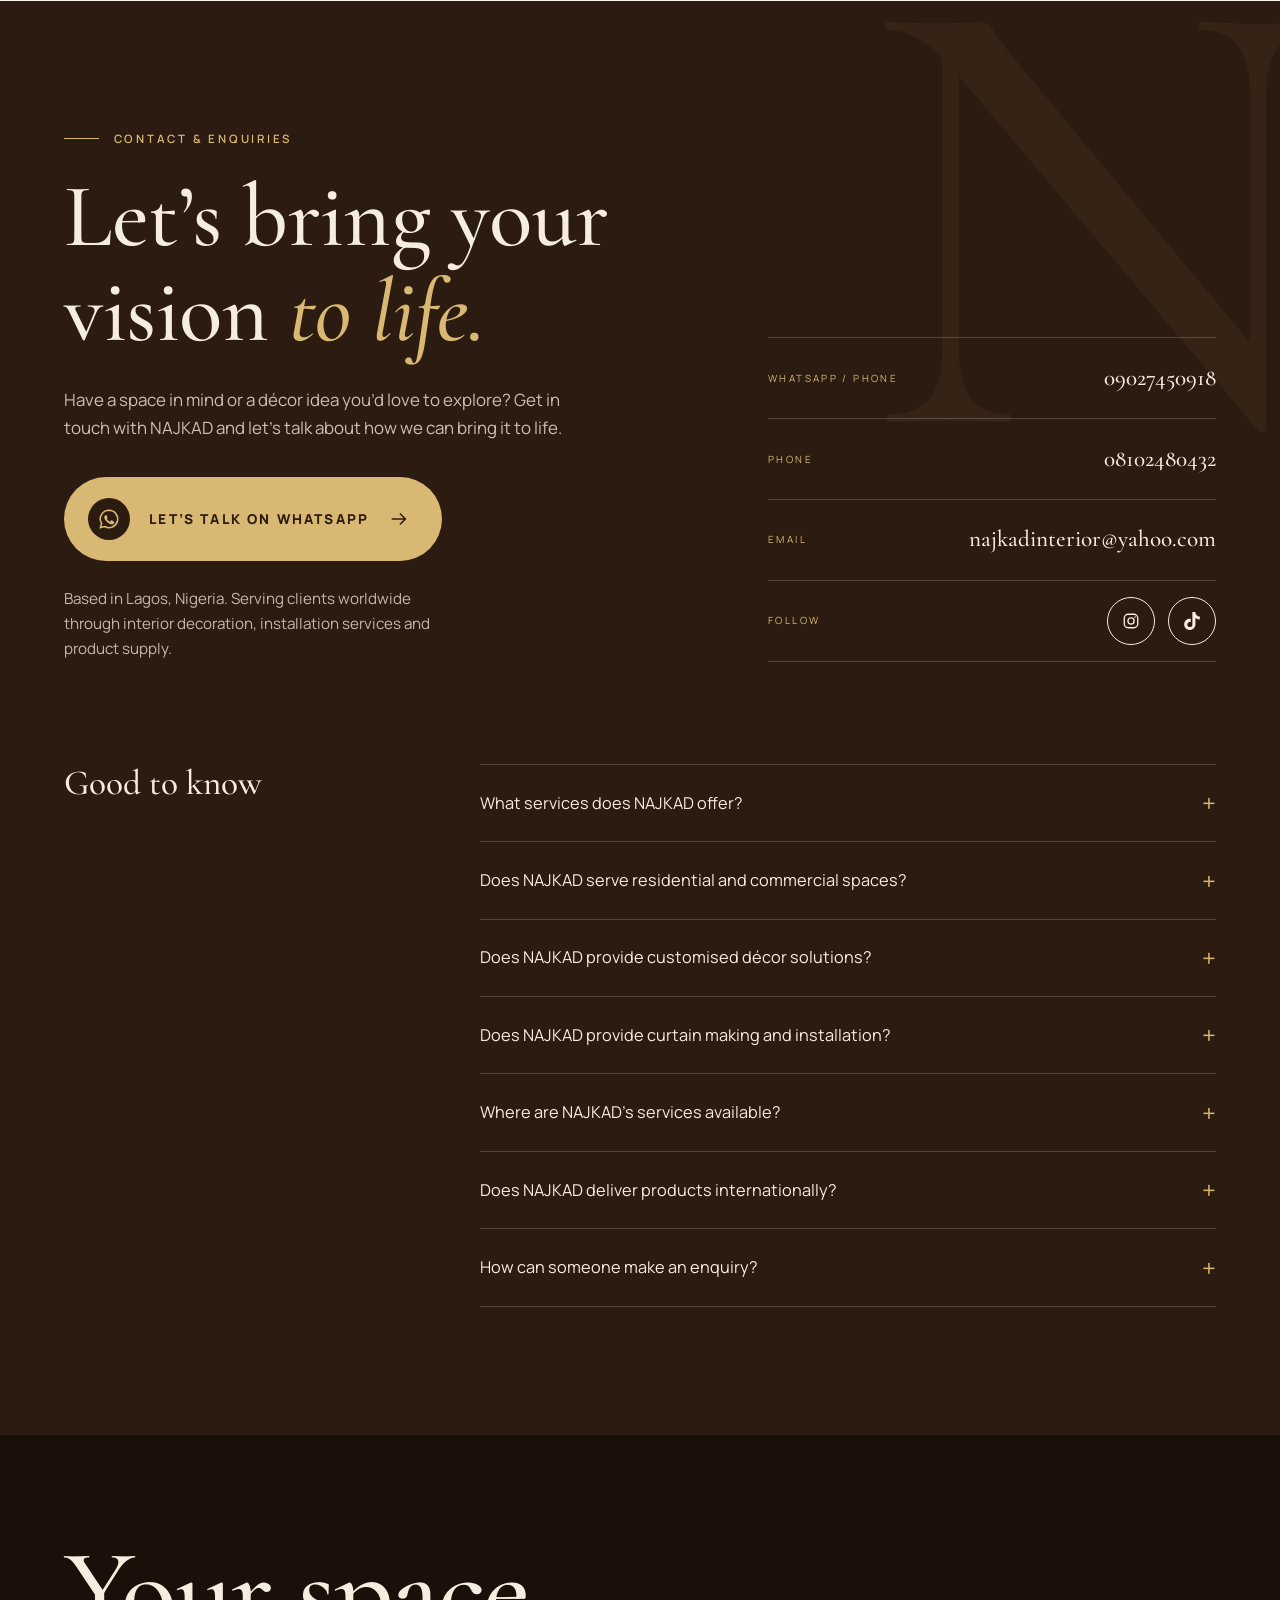
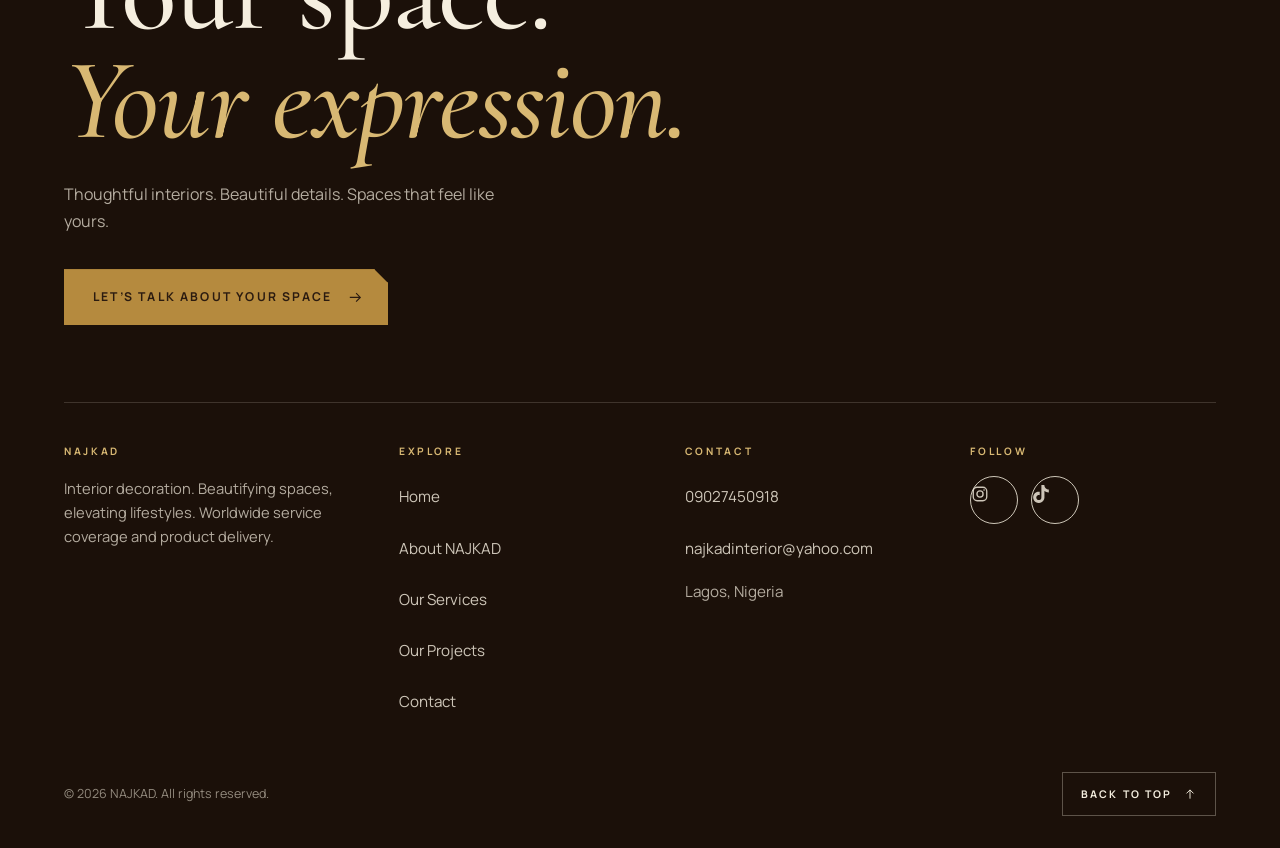
==== commit 840f15b4: "Optimise website performance, responsive images and asset loading" ====
--- a/index.html
+++ b/index.html
@@ -18,9 +18,12 @@
 <link rel="apple-touch-icon" href="assets/icons/apple-touch-icon.png">
 <link rel="preload" href="assets/fonts/manrope-latin-wght-normal.woff2" as="font" type="font/woff2" crossorigin>
 <link rel="preload" href="assets/fonts/cormorant-garamond-latin-500-normal.woff2" as="font" type="font/woff2" crossorigin>
-<link rel="preload" as="image" href="assets/img/hero-poster-m.webp" media="(max-width:860px)">
-<link rel="preload" as="image" href="assets/img/hero-poster.webp" media="(min-width:861px)">
+<link rel="preload" href="assets/fonts/cormorant-garamond-latin-600-normal.woff2" as="font" type="font/woff2" crossorigin>
+<link rel="preload" href="assets/fonts/cormorant-garamond-latin-500-italic.woff2" as="font" type="font/woff2" crossorigin>
+<link rel="preload" as="image" href="assets/img/hero-poster-m.webp" media="(max-width:860px)" fetchpriority="high">
+<link rel="preload" as="image" href="assets/img/hero-poster.webp" media="(min-width:861px)" fetchpriority="high">
 <link rel="stylesheet" href="css/styles.css">
+<noscript><style>.hero-media{background:#2B1B10 url(assets/img/hero-poster.webp) center/cover no-repeat}</style></noscript>
 <script>document.documentElement.classList.add('js')</script>
 <script type="application/ld+json">{"@context":"https://schema.org","@type":"HomeAndConstructionBusiness","name":"NAJKAD","description":"Interior decoration brand based in Lagos, Nigeria, serving clients worldwide.","foundingDate":"2015","telephone":["+2349027450918","+2348102480432"],"email":"najkadinterior@yahoo.com","address":{"@type":"PostalAddress","addressLocality":"Lagos","addressCountry":"NG"},"areaServed":"Worldwide","logo":"https://najkad.github.io/assets/img/najkad-logo.webp","sameAs":["https://www.instagram.com/najkad_curtains001","https://www.tiktok.com/@interiordecoratorinlagos"]}</script>
 </head>
@@ -66,11 +69,12 @@
 <!-- 01 HERO -->
 <section class="hero" id="top">
  <div class="hero-media">
-  <video id="heroVid" muted loop playsinline preload="auto" poster="assets/img/hero-poster.webp" aria-hidden="true"></video>
-  <script>/* pick the right-sized hero file before the browser starts downloading; skipped for reduced-motion and data-saver visitors (poster only) */
+  <video id="heroVid" muted loop playsinline preload="auto" aria-hidden="true"></video>
+  <script>/* choose ONE poster and ONE video file for this device before the browser fetches anything; reduced-motion and data-saver visitors get the poster only */
   (function(){var v=document.getElementById('heroVid'),c=navigator.connection||{},m=matchMedia('(max-width:860px)').matches;
+  v.poster='assets/img/hero-poster'+(m?'-m':'')+'.webp';
   if(matchMedia('(prefers-reduced-motion: reduce)').matches||c.saveData)return;
-  var lite=m||/(^|-)(2g|3g)$/.test(c.effectiveType||'');if(m)v.poster='assets/img/hero-poster-m.webp';v.src='assets/video/'+(lite?'hero-m':'hero')+'.mp4';})();</script>
+  var lite=m||/(^|-)(2g|3g)$/.test(c.effectiveType||'');v.src='assets/video/'+(lite?'hero-m':'hero')+'.mp4';})();</script>
  </div>
  <a class="scrollcue hx h5" href="#brands">Scroll</a>
  <div class="wrap">
@@ -82,6 +86,12 @@
   </div>
  </div>
 </section>
+
+<script>/* start the hero reveal once the first-screen fonts are ready (never later than 1.5 s). The reveal uses keyframe animations, so it always plays. */
+(function(){var d=document.documentElement,f=document.fonts,go=function(){d.classList.add('ready')};
+if(!f||!f.load)return go();
+Promise.race([Promise.all([f.load('500 1em "Cormorant Garamond"'),f.load('italic 500 1em "Cormorant Garamond"'),f.load('600 1em "Cormorant Garamond"'),f.load('400 1em Manrope')]),new Promise(function(r){setTimeout(r,700)})]).then(go,go);
+setTimeout(go,1500)})();</script>
 
 <!-- 02 BRANDS -->
 <section class="brands pad" id="brands" aria-labelledby="brands-h">
@@ -92,8 +102,8 @@
    <p class="lede" style="margin-top:1.2rem">A selection of the organisations we’ve worked with, alongside the many homeowners, offices and private clients who prefer not to be named.</p>
   </div>
   <ul class="brand-list rv" style="--d:.15s">
-   <li><a class="bl bl--bloo" href="http://bloocodetechnology.com" target="_blank" rel="noopener" aria-label="Bloocode Technology (opens their website in a new tab)"><img class="lg lg-bloo" src="assets/img/brands/bloocode-technology.png" width="674" height="152" loading="lazy" alt="Bloocode Technology"><svg aria-hidden="true"><use href="#i-ne"/></svg></a></li>
-   <li><a class="bl bl--iseda" href="https://www.linkedin.com/company/iseda-app/" target="_blank" rel="noopener" aria-label="Iseda Studio (opens their LinkedIn page in a new tab)"><img class="lg lg-iseda" src="assets/img/brands/iseda-studio.png" width="264" height="260" loading="lazy" alt="Iseda Studio"><svg aria-hidden="true"><use href="#i-ne"/></svg></a></li>
+   <li><a class="bl bl--bloo" href="http://bloocodetechnology.com" target="_blank" rel="noopener" aria-label="Bloocode Technology (opens their website in a new tab)"><picture><source type="image/webp" srcset="assets/img/brands/bloocode-technology-340.webp 340w, assets/img/brands/bloocode-technology.webp 674w" sizes="210px"><img class="lg lg-bloo" src="assets/img/brands/bloocode-technology.png" width="674" height="152" loading="lazy" decoding="async" alt="Bloocode Technology"></picture><svg aria-hidden="true"><use href="#i-ne"/></svg></a></li>
+   <li><a class="bl bl--iseda" href="https://www.linkedin.com/company/iseda-app/" target="_blank" rel="noopener" aria-label="Iseda Studio (opens their LinkedIn page in a new tab)"><picture><source type="image/webp" srcset="assets/img/brands/iseda-studio.webp"><img class="lg lg-iseda" src="assets/img/brands/iseda-studio.png" width="264" height="260" loading="lazy" decoding="async" alt="Iseda Studio"></picture><svg aria-hidden="true"><use href="#i-ne"/></svg></a></li>
    <li><div class="bl bl--jasper"><span class="mk-jasper">Jasper Sterling Heights</span><span class="mk-sub">Estate</span></div></li>
   </ul>
  </div>
@@ -103,7 +113,7 @@
 <section class="pad" id="about">
  <div class="wrap about-grid">
   <div class="about-img">
-   <div class="mask mk rv"><img src="assets/img/living-room-wall-unit-1280.webp" srcset="assets/img/living-room-wall-unit-640.webp 640w,assets/img/living-room-wall-unit-1280.webp 1080w" sizes="(max-width:860px) 90vw,40vw" width="1080" height="810" loading="lazy" style="object-position:62% 50%" alt="Living room styled by NAJKAD, with a tiered ceiling, shelving wall and grey seating"></div>
+   <div class="mask mk rv"><img src="assets/img/living-room-wall-unit-1280.webp" srcset="assets/img/living-room-wall-unit-640.webp 640w,assets/img/living-room-wall-unit-1280.webp 1080w" sizes="(max-width:860px) 90vw,40vw" width="1080" height="810" loading="lazy" decoding="async" style="object-position:62% 50%" alt="Living room styled by NAJKAD, with a tiered ceiling, shelving wall and grey seating"></div>
    <div class="est" aria-label="Established 2015"><small>EST.</small>2015</div>
   </div>
   <div class="about-copy rv">
@@ -112,7 +122,7 @@
    <p class="lead">Every space tells a story. The way it feels, the details it holds and the people who bring it to life.</p>
    <p>Since 2015, NAJKAD has been helping individuals and businesses shape their spaces through thoughtful interior decoration, carefully selected furnishings and personalised styling.</p>
    <p>From a single room that needs a fresh perspective to an entire environment ready for transformation, we bring together colour, texture, furnishings and detail to create spaces that feel considered, comfortable and distinctly personal.</p>
-   <img class="logo" src="assets/img/najkad-logo.webp" width="905" height="758" loading="lazy" alt="NAJKAD logo: a gold letter N with curtain, blinds and cushion">
+   <img class="logo" src="assets/img/najkad-logo-640.webp" srcset="assets/img/najkad-logo-450.webp 450w, assets/img/najkad-logo-640.webp 640w, assets/img/najkad-logo.webp 905w" sizes="(max-width:860px) 72vw, 300px" width="905" height="758" loading="lazy" decoding="async" alt="NAJKAD logo: a gold letter N with curtain, blinds and cushion">
   </div>
  </div>
 </section>
@@ -133,7 +143,7 @@
 
   <article class="proj a rv" aria-labelledby="p1t">
    <div class="meta"><div class="no">01</div><h3 id="p1t">Office interior</h3><p>A completed office interior, shown before and after.</p><p class="hint">Drag the divider, or use the arrow keys.</p></div>
-   <figure class="cmp"><div class="ba" data-ba><img src="assets/img/office-before-1280.webp" width="1280" height="1707" loading="lazy" alt="The office before NAJKAD’s work"><img class="after" src="assets/img/office-after-1280.webp" width="1086" height="1448" loading="lazy" alt="The finished office with a long workstation desk, wooden detailing and warm lighting"><span class="tg b">Before</span><span class="tg a">After</span><input type="range" min="0" max="100" value="50" aria-label="Office comparison: slide to reveal the after photograph"><div class="bar"><span class="knob"><svg aria-hidden="true"><use href="#i-lr"/></svg></span></div></div>
+   <figure class="cmp"><div class="ba" data-ba><img src="assets/img/office-before-1280.webp" srcset="assets/img/office-before-640.webp 640w, assets/img/office-before-1280.webp 1280w" sizes="(max-width:860px) 92vw, 600px" width="1280" height="1707" loading="lazy" decoding="async" alt="The office before NAJKAD’s work"><img class="after" src="assets/img/office-after-1280.webp" srcset="assets/img/office-after-640.webp 640w, assets/img/office-after-1280.webp 1086w" sizes="(max-width:860px) 92vw, 600px" width="1086" height="1448" loading="lazy" decoding="async" alt="The finished office with a long workstation desk, wooden detailing and warm lighting"><span class="tg b">Before</span><span class="tg a">After</span><input type="range" min="0" max="100" value="50" aria-label="Office comparison: slide to reveal the after photograph"><div class="bar"><span class="knob"><svg aria-hidden="true"><use href="#i-lr"/></svg></span></div></div>
    <figcaption class="ba-foot"><span>Before 01 · After 01</span><button class="reset" type="button">Reset</button></figcaption></figure>
   </article>
 
@@ -141,8 +151,8 @@
    <div class="meta"><div class="no">02</div><h3 id="p2t">Studio interior</h3><p>A bare room transformed into a studio with acoustic wall panels and a warm LED ceiling line, shown in the original videos.</p><p class="hint">Silent videos. Press play to start; the shorter one holds its last frame.</p></div>
    <figure class="vcmp" id="vcmp">
     <div class="vgrid">
-     <div class="vcell"><video id="vb" muted playsinline preload="none" poster="assets/img/studio-before-poster-540.webp" width="540" height="960" aria-label="Studio before transformation"></video><span class="tg b">Before</span></div>
-     <div class="vcell"><video id="va" muted playsinline preload="none" poster="assets/img/studio-after-poster-540.webp" width="540" height="960" aria-label="Studio after transformation"></video><span class="tg a">After</span></div>
+     <div class="vcell"><video id="vb" muted playsinline preload="none" data-poster="assets/img/studio-before-poster-540.webp" width="540" height="960" aria-label="Studio before transformation"></video><span class="tg b">Before</span></div>
+     <div class="vcell"><video id="va" muted playsinline preload="none" data-poster="assets/img/studio-after-poster-540.webp" width="540" height="960" aria-label="Studio after transformation"></video><span class="tg a">After</span></div>
     </div>
     <figcaption class="vbar"><button class="vbtn" id="vplay" type="button" aria-pressed="false"><svg aria-hidden="true"><use href="#i-play"/></svg><span>Play both</span></button><button class="reset" id="vrestart" type="button">Restart</button><span class="vnote">Before 02 · After 02</span></figcaption>
    </figure>
@@ -150,9 +160,9 @@
 
   <article class="proj c rv" aria-labelledby="p3t">
    <div class="meta"><div class="no">03</div><h3 id="p3t">Living &amp; lounge interiors</h3><p>Feature walls, layered lighting and bold upholstery in residential living spaces.</p></div>
-   <button class="pic p1" data-g="living" data-i="1" aria-label="Open larger view: royal-blue sectional lounge"><img src="assets/img/lounge-blue-sectional-640.webp" width="640" height="853" loading="lazy" alt="Lounge with a royal-blue sectional, white accent chair and framed art"></button>
-   <button class="pic p2" data-g="living" data-i="2" aria-label="Open larger view: feature wall with blue LED lighting"><img src="assets/img/wall-feature-blue-led-640.webp" width="640" height="863" loading="lazy" alt="Dark feature wall with built-in shelving, TV and blue LED lighting"></button>
-   <button class="pic p3" data-g="living" data-i="0" aria-label="Open larger view: illuminated feature wall"><img src="assets/img/wall-feature-tv-panel-1280.webp" width="1280" height="1699" loading="lazy" style="object-position:50% 38%" alt="Living room with an illuminated marble-effect TV wall and tiered ceiling"></button>
+   <button class="pic p1" data-g="living" data-i="1" aria-label="Open larger view: royal-blue sectional lounge"><img src="assets/img/lounge-blue-sectional-640.webp" width="640" height="853" loading="lazy" decoding="async" alt="Lounge with a royal-blue sectional, white accent chair and framed art"></button>
+   <button class="pic p2" data-g="living" data-i="2" aria-label="Open larger view: feature wall with blue LED lighting"><img src="assets/img/wall-feature-blue-led-640.webp" width="640" height="863" loading="lazy" decoding="async" alt="Dark feature wall with built-in shelving, TV and blue LED lighting"></button>
+   <button class="pic p3" data-g="living" data-i="0" aria-label="Open larger view: illuminated feature wall"><img src="assets/img/wall-feature-tv-panel-1280.webp" srcset="assets/img/wall-feature-tv-panel-640.webp 640w, assets/img/wall-feature-tv-panel-1280.webp 1280w" sizes="(max-width:860px) 94vw, 62vw" width="1280" height="1699" loading="lazy" decoding="async" style="object-position:50% 38%" alt="Living room with an illuminated marble-effect TV wall and tiered ceiling"></button>
   </article>
  </div>
 </section>
@@ -160,7 +170,7 @@
 <!-- 06 DIFFERENCE -->
 <section class="diff pad" id="difference">
  <div class="wrap diff-grid">
-  <div class="diff-img mk rv"><img src="assets/img/curtain-taupe-pinch-pleat-1280.webp" width="1284" height="1554" loading="lazy" alt="Taupe pinch-pleat curtains fitted by NAJKAD"></div>
+  <div class="diff-img mk rv"><img src="assets/img/curtain-taupe-pinch-pleat-1280.webp" srcset="assets/img/curtain-taupe-pinch-pleat-640.webp 640w, assets/img/curtain-taupe-pinch-pleat-1280.webp 1280w" sizes="(max-width:860px) 92vw, 40vw" width="1284" height="1554" loading="lazy" decoding="async" alt="Taupe pinch-pleat curtains fitted by NAJKAD"></div>
   <div class="rv">
    <p class="label">The NAJKAD Difference</p>
    <h2 class="h2">Beautiful spaces begin with <em>thoughtful choices.</em></h2>
--- a/css/styles.css
+++ b/css/styles.css
@@ -295,11 +295,15 @@
 .js .rv.in{opacity:1;transform:none}
 .js .mk img{clip-path:inset(0 0 100% 0);transition:clip-path 1.1s var(--ease)}
 .js .mk.in img{clip-path:inset(0)}
-.js .ln>span{transform:translateY(105%);transition:transform .9s var(--ease);transition-delay:calc(.1s + var(--i,0)*.1s)}
-.js.ready .ln>span{transform:none}
-.js .hx{opacity:0;transform:translateY(14px);transition:opacity .7s,transform .7s var(--ease)}
-.js.ready .hx{opacity:1;transform:none}
-.js.ready .hx.h1{transition-delay:.1s}.js.ready .hx.h3{transition-delay:.7s}.js.ready .hx.h4{transition-delay:.9s}.js.ready .hx.h5{transition-delay:1.1s}
+/* hero reveal: same timings as before, expressed as keyframe animations so it plays reliably whenever the page is ready */
+.js .ln>span{transform:translateY(105%)}
+.js.ready .ln>span{transform:none;animation:lnIn .9s var(--ease) calc(.1s + var(--i,0)*.1s) backwards}
+.js .hx{opacity:0;transform:translateY(14px)}
+.js.ready .hx{opacity:1;transform:none;animation:hxO .7s ease var(--hd,0s) backwards,hxT .7s var(--ease) var(--hd,0s) backwards}
+.js.ready .hx.h1{--hd:.1s}.js.ready .hx.h3{--hd:.7s}.js.ready .hx.h4{--hd:.9s}.js.ready .hx.h5{--hd:1.1s}
+@keyframes lnIn{from{transform:translateY(105%)}}
+@keyframes hxO{from{opacity:0}}
+@keyframes hxT{from{transform:translateY(14px)}}
 
 /* Responsive */
 @media (max-width:1100px){
@@ -438,3 +442,6 @@
 /* audience: secondary "Explore related images" link sits on its own line, quieter than the service link */
 .card .ct .set-btn{position:relative;z-index:3;display:flex;margin-top:0;padding:.4rem 0;background-color:transparent;border:0;color:rgba(255,255,255,.82);text-align:left}
 .card .ct .set-btn:hover{color:var(--gold-hi)}
+
+/* neutral palette placeholders so photos fade in over a tint, not a blank gap, while they download */
+.about-img .mask,.diff-img,.ba{background:var(--sand)}
